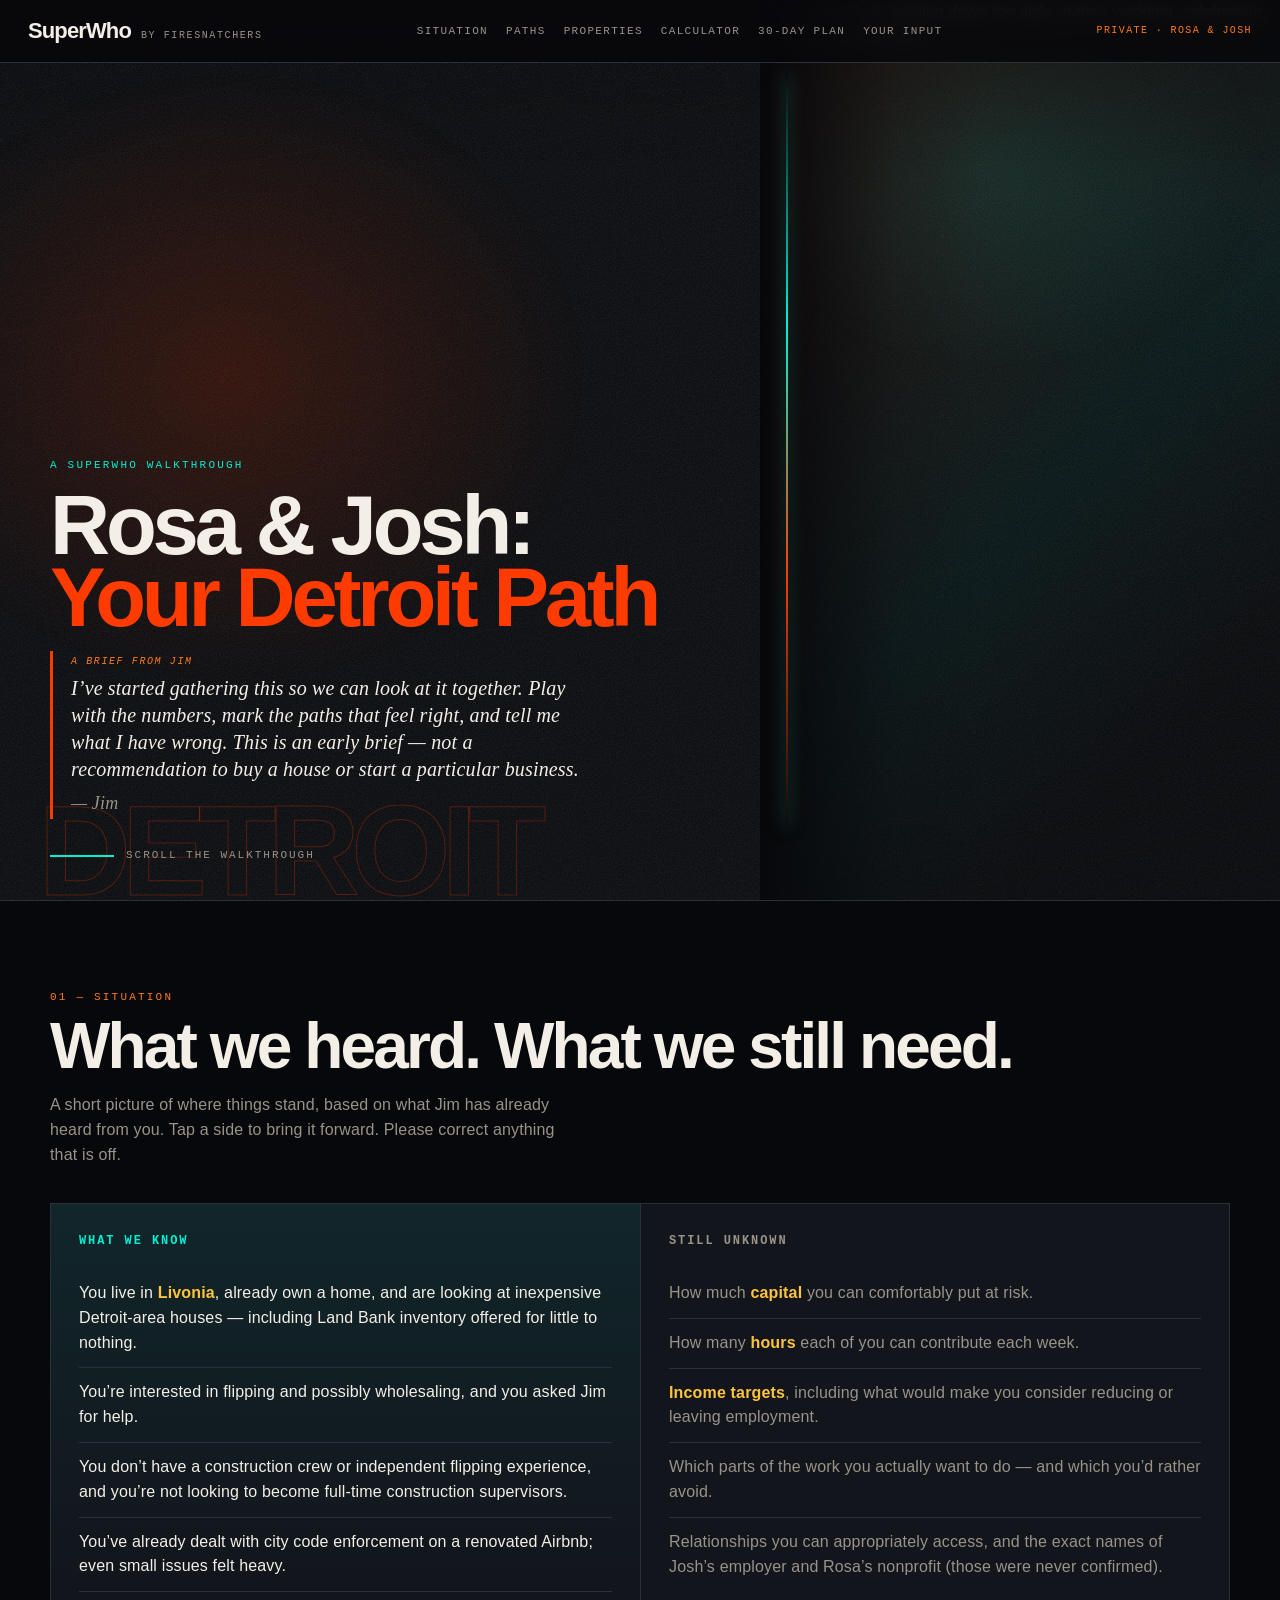
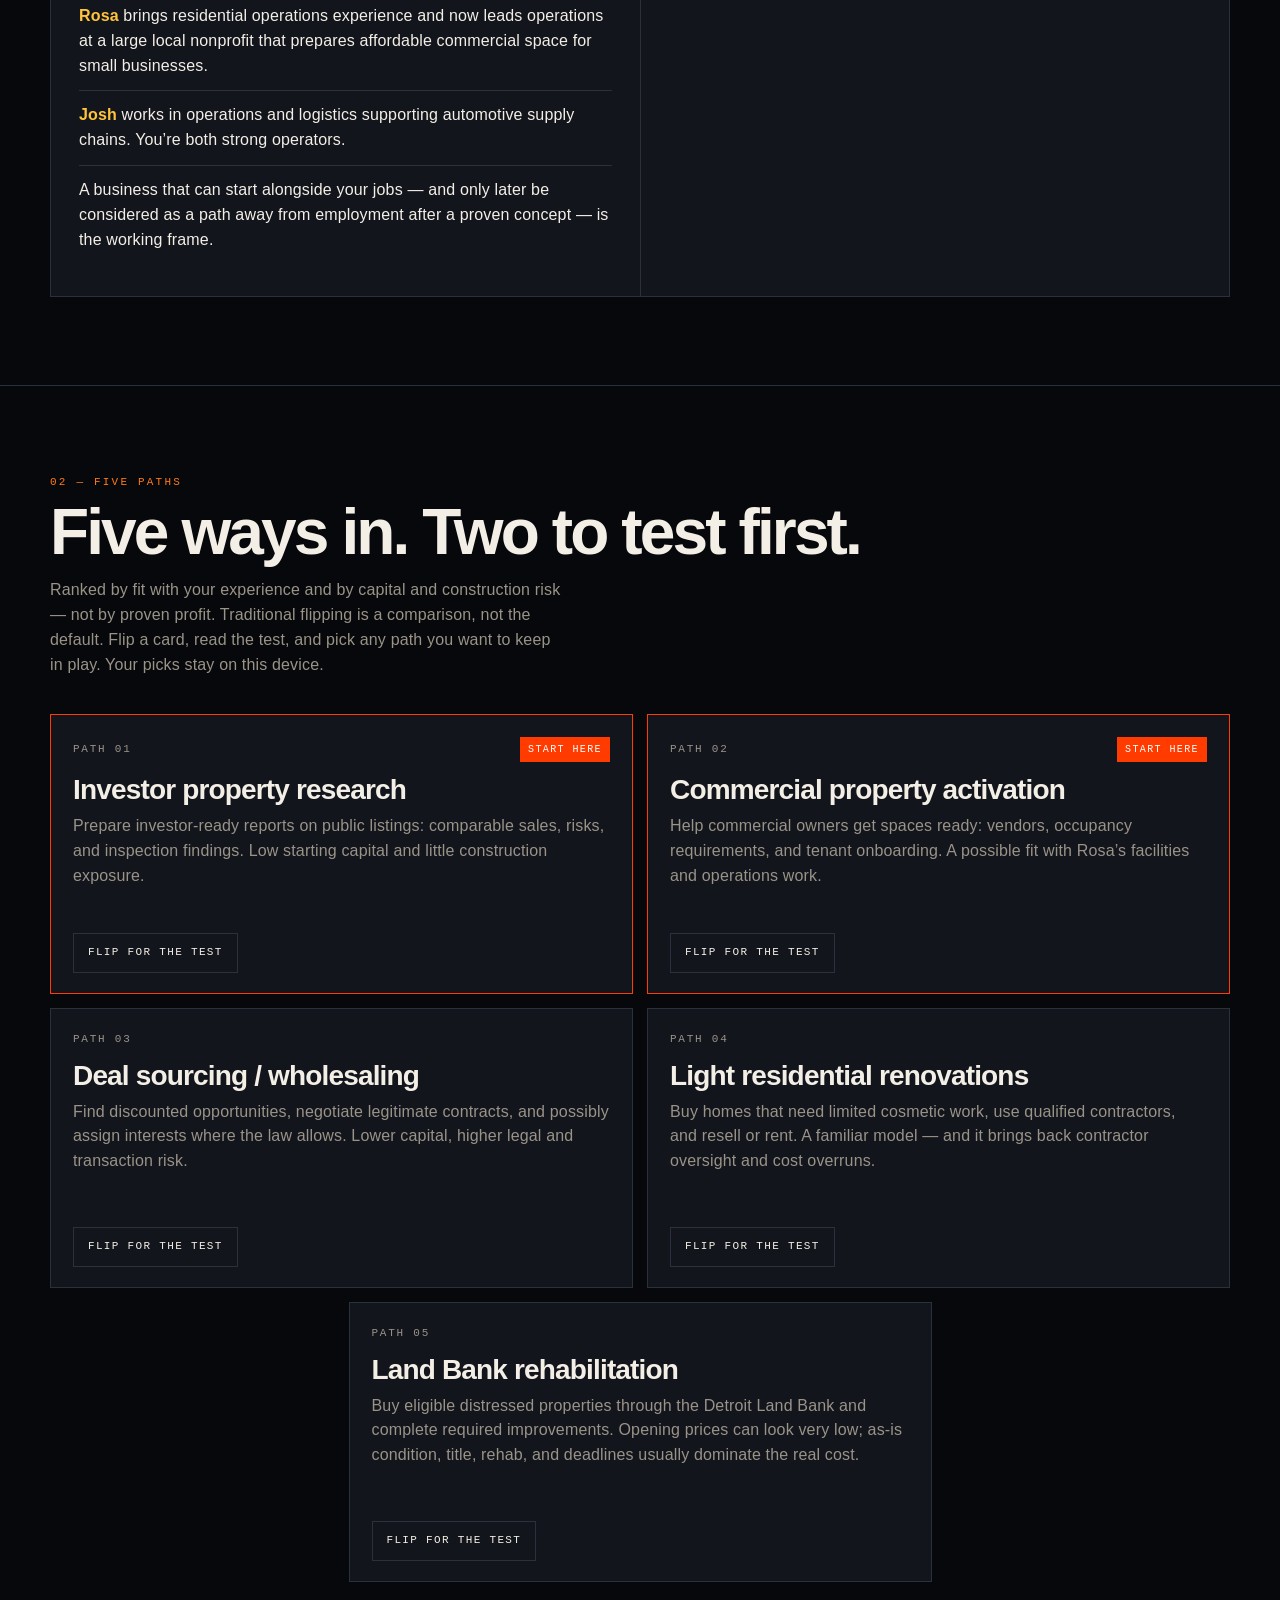
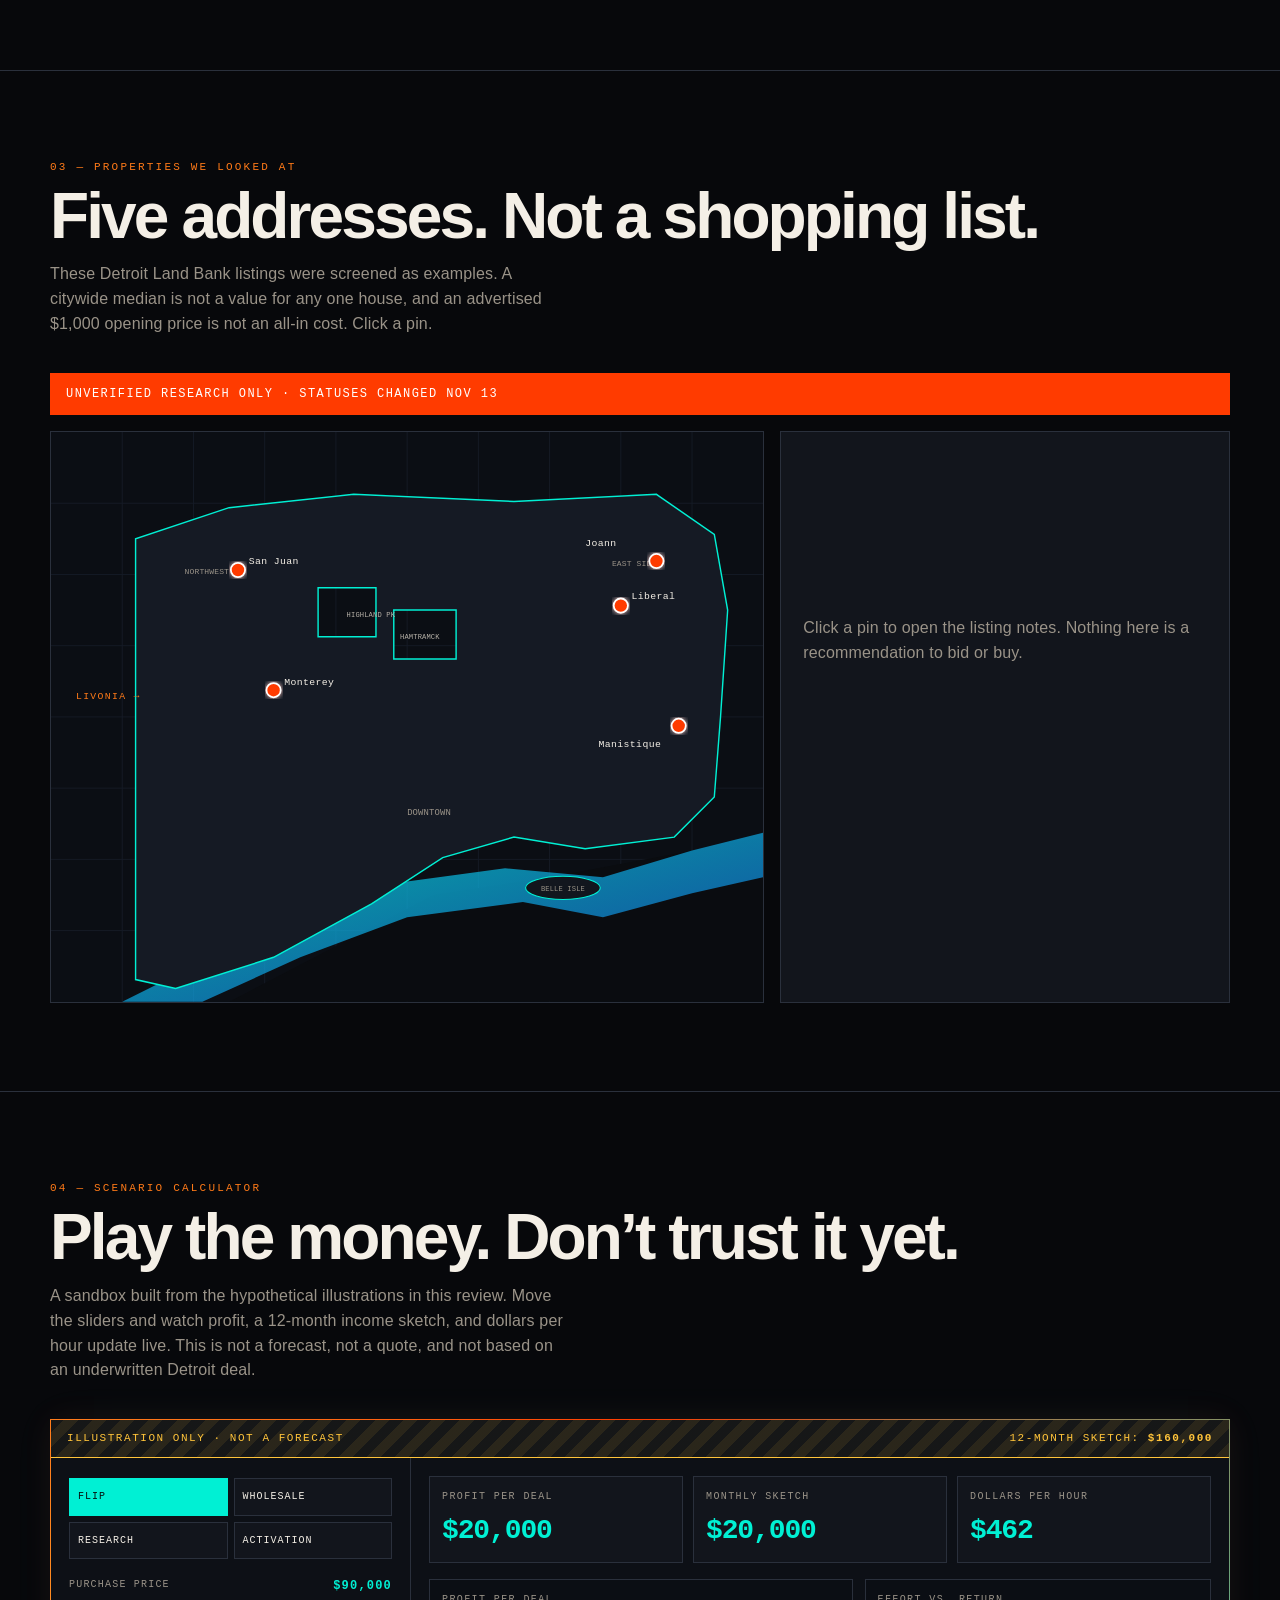
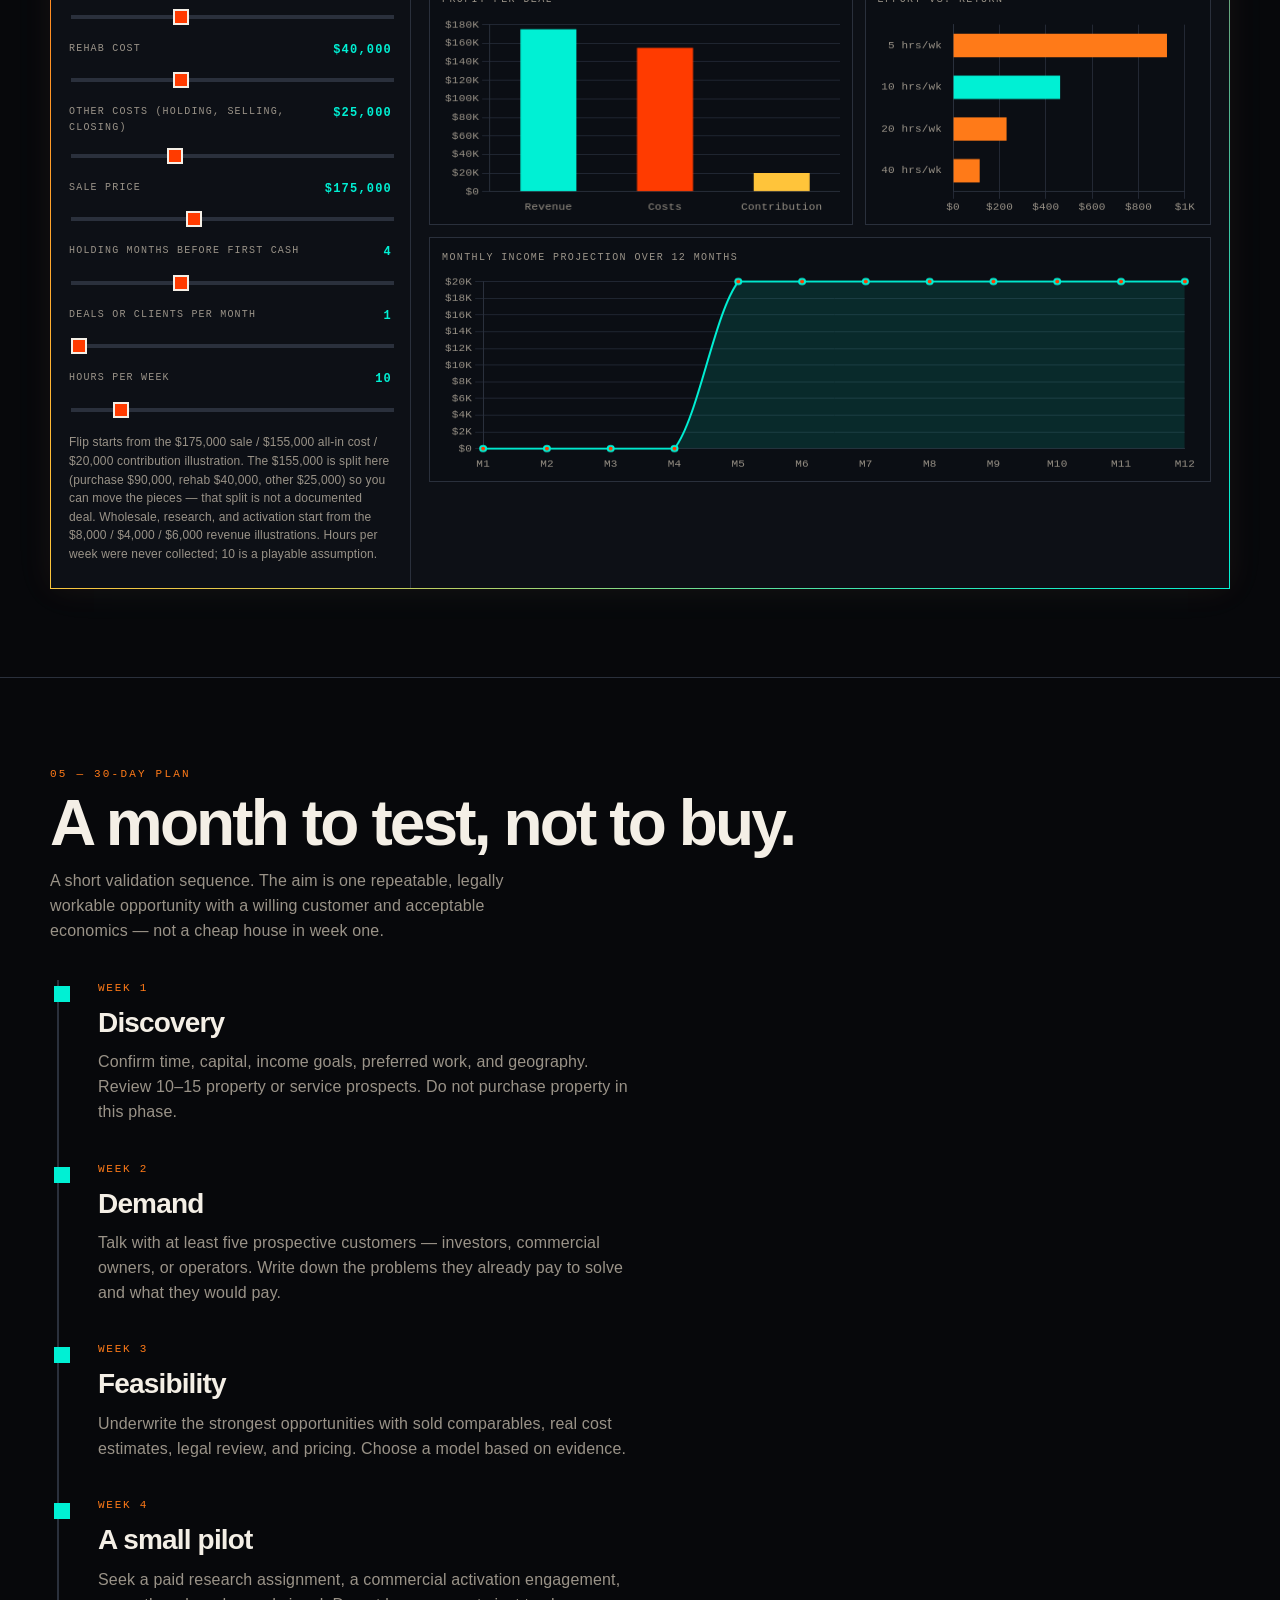
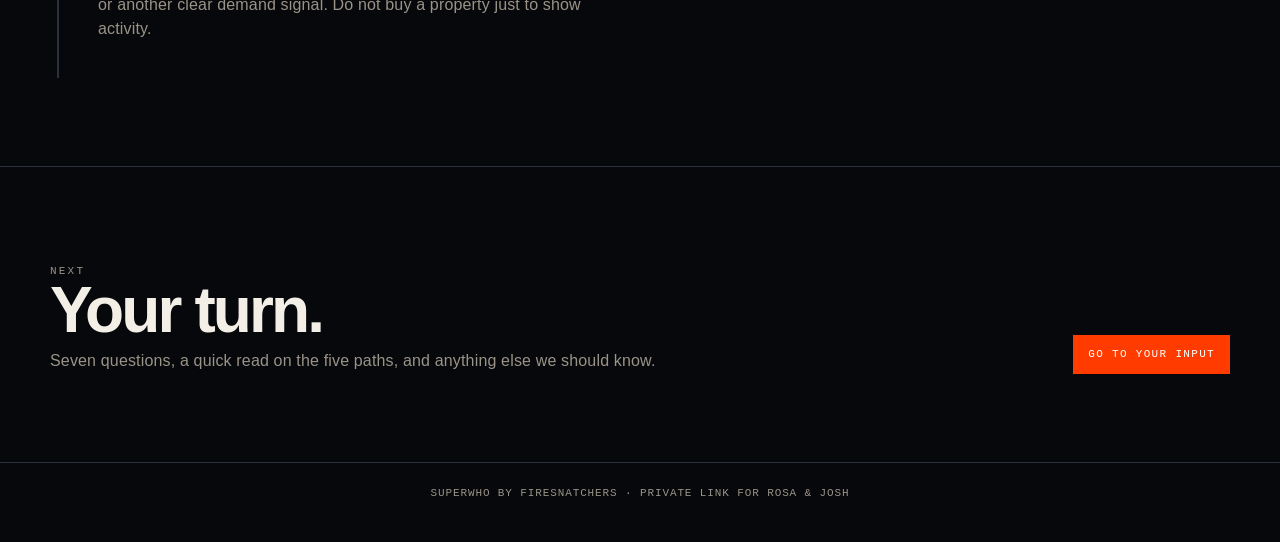
==== index.html @ b40876cf "Add SuperWho walkthrough site for Rosa and Josh" ====
<!DOCTYPE html>
<html lang="en">
<head>
  <meta charset="utf-8">
  <meta name="robots" content="noindex, nofollow">
  <meta name="viewport" content="width=device-width, initial-scale=1">
  <title>Rosa &amp; Josh: Your Detroit Path · SuperWho</title>
  <link rel="stylesheet" href="fonts.css">
  <link rel="stylesheet" href="styles.css">
</head>
<body>
  <header class="site-header">
    <a class="brand" href="index.html">
      <span class="name">SuperWho</span>
      <span class="by">by FireSnatchers</span>
    </a>
    <nav class="nav" aria-label="Sections">
      <a href="#situation">Situation</a>
      <a href="#paths">Paths</a>
      <a href="#properties">Properties</a>
      <a href="#calculator">Calculator</a>
      <a href="#plan">30-day plan</a>
      <a href="input.html">Your input</a>
    </nav>
    <div class="prep">Private · Rosa &amp; Josh</div>
  </header>

  <section class="hero" id="top">
    <div class="hero-ambiance" aria-hidden="true"></div>
    <div class="hero-photo-wrap">
      <div class="hero-photo-ken">
        <picture>
          <source srcset="img/rosa-josh.webp" type="image/webp">
          <img class="hero-photo" src="img/rosa-josh.jpg" width="1400" height="1960" alt="Rosa and Josh walking down the aisle at their wedding, celebrating with family and friends.">
        </picture>
      </div>
    </div>
    <div class="hero-bgword" aria-hidden="true">DETROIT</div>
    <div class="wrap">
      <p class="kicker">A SuperWho walkthrough</p>
      <h1>Rosa &amp; Josh:<br><em>Your Detroit Path</em></h1>
      <div class="hero-note">
        <p class="from">A brief from Jim</p>
        <p>I’ve started gathering this so we can look at it together. Play with the numbers, mark the paths that feel right, and tell me what I have wrong. This is an early brief — not a recommendation to buy a house or start a particular business.<span class="sign">— Jim</span></p>
      </div>
      <div class="scroll-cue"><span class="line"></span> Scroll the walkthrough</div>
    </div>
  </section>

  <main>
    <section class="block" id="situation">
      <div class="wrap">
        <p class="sec-index">01 — Situation</p>
        <h2>What we heard. What we still need.</h2>
        <p class="lede">A short picture of where things stand, based on what Jim has already heard from you. Tap a side to bring it forward. Please correct anything that is off.</p>
        <div class="situ-grid reveal">
          <div class="situ-pane known active" tabindex="0" role="button" aria-pressed="true">
            <h3>What we know</h3>
            <ul>
              <li>You live in <strong>Livonia</strong>, already own a home, and are looking at inexpensive Detroit-area houses — including Land Bank inventory offered for little to nothing.</li>
              <li>You’re interested in flipping and possibly wholesaling, and you asked Jim for help.</li>
              <li>You don’t have a construction crew or independent flipping experience, and you’re not looking to become full-time construction supervisors.</li>
              <li>You’ve already dealt with city code enforcement on a renovated Airbnb; even small issues felt heavy.</li>
              <li><strong>Rosa</strong> brings residential operations experience and now leads operations at a large local nonprofit that prepares affordable commercial space for small businesses.</li>
              <li><strong>Josh</strong> works in operations and logistics supporting automotive supply chains. You’re both strong operators.</li>
              <li>A business that can start alongside your jobs — and only later be considered as a path away from employment after a proven concept — is the working frame.</li>
            </ul>
          </div>
          <div class="situ-pane unknown" tabindex="0" role="button" aria-pressed="false">
            <h3>Still unknown</h3>
            <ul>
              <li>How much <strong>capital</strong> you can comfortably put at risk.</li>
              <li>How many <strong>hours</strong> each of you can contribute each week.</li>
              <li><strong>Income targets</strong>, including what would make you consider reducing or leaving employment.</li>
              <li>Which parts of the work you actually want to do — and which you’d rather avoid.</li>
              <li>Relationships you can appropriately access, and the exact names of Josh’s employer and Rosa’s nonprofit (those were never confirmed).</li>
            </ul>
          </div>
        </div>
      </div>
    </section>

    <section class="block" id="paths">
      <div class="wrap">
        <p class="sec-index">02 — Five paths</p>
        <h2>Five ways in. Two to test first.</h2>
        <p class="lede">Ranked by fit with your experience and by capital and construction risk — not by proven profit. Traditional flipping is a comparison, not the default. Flip a card, read the test, and pick any path you want to keep in play. Your picks stay on this device.</p>
        <div class="paths">
          <article class="path start reveal" data-path="research">
            <div class="path-inner">
              <div class="path-face front">
                <div class="path-top"><span class="rank">Path 01</span><span class="badge">Start here</span></div>
                <h3>Investor property research</h3>
                <p>Prepare investor-ready reports on public listings: comparable sales, risks, and inspection findings. Low starting capital and little construction exposure.</p>
                <div class="path-actions">
                  <button class="btn" data-flip type="button">Flip for the test</button>
                  <span class="badge picked picked-flag" hidden>Picked</span>
                </div>
              </div>
              <div class="path-face back">
                <div class="path-top"><span class="rank">Path 01 · The test</span></div>
                <h3>Will someone pay?</h3>
                <p class="test">Would investors pay for a research package rather than doing the analysis themselves? Stay with research and administrative support until any brokerage-like work is legally reviewed. One later idea: use a live listing, after your input, to test whether an actual investor would pay — without buying a house.</p>
                <div class="path-actions">
                  <button class="btn cyan" data-pick type="button">Pick this path</button>
                  <button class="btn" data-flip type="button">Flip back</button>
                </div>
              </div>
            </div>
          </article>

          <article class="path start reveal" data-path="activation">
            <div class="path-inner">
              <div class="path-face front">
                <div class="path-top"><span class="rank">Path 02</span><span class="badge">Start here</span></div>
                <h3>Commercial property activation</h3>
                <p>Help commercial owners get spaces ready: vendors, occupancy requirements, and tenant onboarding. A possible fit with Rosa’s facilities and operations work.</p>
                <div class="path-actions">
                  <button class="btn" data-flip type="button">Flip for the test</button>
                  <span class="badge picked picked-flag" hidden>Picked</span>
                </div>
              </div>
              <div class="path-face back">
                <div class="path-top"><span class="rank">Path 02 · The test</span></div>
                <h3>A paid problem</h3>
                <p class="test">Can you find owners or organizations with a documented problem they would pay to solve? Programs such as Motor City Match show a local ecosystem, not proof that a private paid service would sell. Any private work must respect boundaries around Rosa’s nonprofit role.</p>
                <div class="path-actions">
                  <button class="btn cyan" data-pick type="button">Pick this path</button>
                  <button class="btn" data-flip type="button">Flip back</button>
                </div>
              </div>
            </div>
          </article>

          <article class="path reveal" data-path="wholesale">
            <div class="path-inner">
              <div class="path-face front">
                <div class="path-top"><span class="rank">Path 03</span></div>
                <h3>Deal sourcing / wholesaling</h3>
                <p>Find discounted opportunities, negotiate legitimate contracts, and possibly assign interests where the law allows. Lower capital, higher legal and transaction risk.</p>
                <div class="path-actions">
                  <button class="btn" data-flip type="button">Flip for the test</button>
                  <span class="badge picked picked-flag" hidden>Picked</span>
                </div>
              </div>
              <div class="path-face back">
                <div class="path-top"><span class="rank">Path 03 · The test</span></div>
                <h3>Legal first</h3>
                <p class="test">A genuine buyer, a sound deal, and an approved legal structure. Michigan rules on brokerage, advertising, and assignment need a lawyer’s review first. Land Bank contracts may not allow a quick wholesale.</p>
                <div class="path-actions">
                  <button class="btn cyan" data-pick type="button">Pick this path</button>
                  <button class="btn" data-flip type="button">Flip back</button>
                </div>
              </div>
            </div>
          </article>

          <article class="path reveal" data-path="reno">
            <div class="path-inner">
              <div class="path-face front">
                <div class="path-top"><span class="rank">Path 04</span></div>
                <h3>Light residential renovations</h3>
                <p>Buy homes that need limited cosmetic work, use qualified contractors, and resell or rent. A familiar model — and it brings back contractor oversight and cost overruns.</p>
                <div class="path-actions">
                  <button class="btn" data-flip type="button">Flip for the test</button>
                  <span class="badge picked picked-flag" hidden>Picked</span>
                </div>
              </div>
              <div class="path-face back">
                <div class="path-top"><span class="rank">Path 04 · The test</span></div>
                <h3>Does the math survive?</h3>
                <p class="test">Can a property stay profitable after realistic bids, holding costs, financing, selling expenses, and a contingency? This path takes more capital and more execution risk — the work you asked not to take on yourselves.</p>
                <div class="path-actions">
                  <button class="btn cyan" data-pick type="button">Pick this path</button>
                  <button class="btn" data-flip type="button">Flip back</button>
                </div>
              </div>
            </div>
          </article>

          <article class="path reveal" data-path="landbank">
            <div class="path-inner">
              <div class="path-face front">
                <div class="path-top"><span class="rank">Path 05</span></div>
                <h3>Land Bank rehabilitation</h3>
                <p>Buy eligible distressed properties through the Detroit Land Bank and complete required improvements. Opening prices can look very low; as-is condition, title, rehab, and deadlines usually dominate the real cost.</p>
                <div class="path-actions">
                  <button class="btn" data-flip type="button">Flip for the test</button>
                  <span class="badge picked picked-flag" hidden>Picked</span>
                </div>
              </div>
              <div class="path-face back">
                <div class="path-top"><span class="rank">Path 05 · The test</span></div>
                <h3>All-in, before a bid</h3>
                <p class="test">A realistic all-in cost and completion schedule before any bid. We would not bid on the houses in the map below yet. Program rules can include progress reporting and a six-month rehabilitation and occupancy target; missing them can put ownership at risk.</p>
                <div class="path-actions">
                  <button class="btn cyan" data-pick type="button">Pick this path</button>
                  <button class="btn" data-flip type="button">Flip back</button>
                </div>
              </div>
            </div>
          </article>
        </div>
      </div>
    </section>

    <section class="block" id="properties">
      <div class="wrap">
        <p class="sec-index">03 — Properties we looked at</p>
        <h2>Five addresses. Not a shopping list.</h2>
        <p class="lede">These Detroit Land Bank listings were screened as examples. A citywide median is not a value for any one house, and an advertised $1,000 opening price is not an all-in cost. Click a pin.</p>
        <div class="banner">Unverified research only · Statuses changed Nov 13</div>
        <div class="map-stage reveal">
          <svg class="map-svg" viewBox="0 0 800 640" role="img" aria-label="Stylized map of Detroit with five research pins">
            <defs>
              <linearGradient id="river" x1="0" y1="0" x2="1" y2="1">
                <stop offset="0" stop-color="#00f0d4" stop-opacity="0.85"/>
                <stop offset="1" stop-color="#1a6bff" stop-opacity="0.7"/>
              </linearGradient>
              <filter id="glow">
                <feGaussianBlur stdDeviation="3" result="b"/>
                <feMerge><feMergeNode in="b"/><feMergeNode in="SourceGraphic"/></feMerge>
              </filter>
            </defs>
            <rect width="800" height="640" fill="#0b0e14"/>
            <g stroke="#1c2230" stroke-width="1" opacity="0.7">
              <path d="M0 80 H800 M0 160 H800 M0 240 H800 M0 320 H800 M0 400 H800 M0 480 H800 M0 560 H800"/>
              <path d="M80 0 V640 M160 0 V640 M240 0 V640 M320 0 V640 M400 0 V640 M480 0 V640 M560 0 V640 M640 0 V640 M720 0 V640"/>
            </g>
            <!-- Windsor / south bank -->
            <path d="M200 640 L 430 520 L 560 500 L 800 455 L 800 640 Z" fill="#0a0c10"/>
            <!-- Detroit River + Lake St. Clair approach -->
            <path d="M 80 640 L 160 600 L 280 545 L 400 505 L 510 490 L 620 500 L 720 470 L 800 450 L 800 500 L 720 518 L 620 545 L 530 528 L 400 545 L 280 590 L 170 640 Z" fill="url(#river)" opacity="0.88"/>
            <!-- Belle Isle -->
            <ellipse cx="575" cy="512" rx="42" ry="13" fill="#12161e" stroke="#00f0d4" stroke-width="1.2"/>
            <text x="575" y="516" text-anchor="middle" fill="#9a9388" font-size="8" font-family="IBM Plex Mono, monospace">BELLE ISLE</text>
            <!-- Stylized Detroit: west edge, riverfront cut, east side, Hamtramck + Highland Park holes -->
            <path fill="#151a24" stroke="#00f0d4" stroke-width="1.6" fill-rule="evenodd" d="
              M 95 250
              L 95 120
              L 200 85
              L 340 70
              L 520 78
              L 680 70
              L 745 115
              L 760 200
              L 752 320
              L 745 410
              L 700 455
              L 600 468
              L 520 455
              L 440 478
              L 360 530
              L 250 590
              L 140 625
              L 95 615
              L 95 250
              Z
              M 300 175 L 300 230 L 365 230 L 365 175 Z
              M 385 200 L 385 255 L 455 255 L 455 200 Z
            "/>
            <text x="332" y="208" fill="#b7b1a8" font-size="8" font-family="IBM Plex Mono, monospace">HIGHLAND PK</text>
            <text x="392" y="232" fill="#b7b1a8" font-size="8" font-family="IBM Plex Mono, monospace">HAMTRAMCK</text>
            <text x="28" y="300" fill="#ff7a18" font-size="11" font-family="IBM Plex Mono, monospace" letter-spacing="1.5">LIVONIA →</text>
            <text x="400" y="430" fill="#9a9388" font-size="10" font-family="IBM Plex Mono, monospace">DOWNTOWN</text>
            <text x="630" y="150" fill="#9a9388" font-size="9" font-family="IBM Plex Mono, monospace">EAST SIDE</text>
            <text x="150" y="160" fill="#9a9388" font-size="9" font-family="IBM Plex Mono, monospace">NORTHWEST</text>
            <!-- Pins: approximate neighborhood positions -->
            <g class="pin" data-id="sanjuan" tabindex="0" role="button" aria-label="15493 San Juan Dr">
              <circle class="dot" cx="210" cy="155" r="8" filter="url(#glow)"/>
              <circle class="ring" cx="210" cy="155" r="10" />
              <text x="222" y="148">San Juan</text>
            </g>
            <g class="pin" data-id="monterey" tabindex="0" role="button" aria-label="2645 Monterey St">
              <circle class="dot" cx="250" cy="290" r="8" filter="url(#glow)"/>
              <circle class="ring" cx="250" cy="290" r="10" />
              <text x="262" y="284">Monterey</text>
            </g>
            <g class="pin" data-id="liberal" tabindex="0" role="button" aria-label="15693 Liberal St">
              <circle class="dot" cx="640" cy="195" r="8" filter="url(#glow)"/>
              <circle class="ring" cx="640" cy="195" r="10" />
              <text x="652" y="188">Liberal</text>
            </g>
            <g class="pin" data-id="joann" tabindex="0" role="button" aria-label="18030 Joann St">
              <circle class="dot" cx="680" cy="145" r="8" filter="url(#glow)"/>
              <circle class="ring" cx="680" cy="145" r="10" />
              <text x="600" y="128">Joann</text>
            </g>
            <g class="pin" data-id="manistique" tabindex="0" role="button" aria-label="5600 Manistique St">
              <circle class="dot" cx="705" cy="330" r="8" filter="url(#glow)"/>
              <circle class="ring" cx="705" cy="330" r="10" />
              <text x="615" y="354">Manistique</text>
            </g>
          </svg>
          <aside class="detail" id="pin-detail">
            <p class="empty">Click a pin to open the listing notes. Nothing here is a recommendation to bid or buy.</p>
          </aside>
        </div>
      </div>
    </section>

    <section class="block" id="calculator">
      <div class="wrap">
        <p class="sec-index">04 — Scenario calculator</p>
        <h2>Play the money. Don’t trust it yet.</h2>
        <p class="lede">A sandbox built from the hypothetical illustrations in this review. Move the sliders and watch profit, a 12-month income sketch, and dollars per hour update live. This is not a forecast, not a quote, and not based on an underwritten Detroit deal.</p>
        <div class="calc-shell reveal" id="calc">
          <div class="calc-stamp">
            <span>Illustration only · not a forecast</span>
            <span id="kpi-year-label">12-month sketch: <strong id="kpi-year">$0</strong></span>
          </div>
          <div class="calc-grid">
            <div class="calc-controls">
              <div class="path-switch" role="tablist" aria-label="Scenario path">
                <button type="button" data-calc-path="flip" class="on" aria-label="Flip">Flip</button>
                <button type="button" data-calc-path="wholesale" aria-label="Wholesale">Wholesale</button>
                <button type="button" data-calc-path="research" aria-label="Investor research service">Research</button>
                <button type="button" data-calc-path="activation" aria-label="Commercial activation">Activation</button>
              </div>

              <div class="ctrl" data-for="flip">
                <label>Purchase price <output id="out-purchase">$90,000</output></label>
                <input type="range" data-bind="purchase" min="10000" max="250000" step="1000" value="90000">
              </div>
              <div class="ctrl" data-for="flip">
                <label>Rehab cost <output id="out-rehab">$40,000</output></label>
                <input type="range" data-bind="rehab" min="0" max="120000" step="1000" value="40000">
              </div>
              <div class="ctrl" data-for="flip">
                <label>Other costs (holding, selling, closing) <output id="out-other">$25,000</output></label>
                <input type="range" data-bind="other" min="0" max="80000" step="1000" value="25000">
              </div>
              <div class="ctrl" data-for="flip">
                <label>Sale price <output id="out-sale">$175,000</output></label>
                <input type="range" data-bind="sale" min="40000" max="400000" step="1000" value="175000">
              </div>
              <div class="ctrl" data-for="wholesale research activation">
                <label>Fee / revenue per job <output id="out-fee">$8,000</output></label>
                <input type="range" data-bind="fee" min="250" max="20000" step="50" value="8000">
              </div>
              <div class="ctrl" data-for="wholesale research activation">
                <label>Direct cost per job <output id="out-unitCost">$2,500</output></label>
                <input type="range" data-bind="unitCost" min="0" max="15000" step="50" value="2500">
              </div>
              <div class="ctrl">
                <label>Holding months before first cash <output id="out-holding">4</output></label>
                <input type="range" data-bind="holding" min="0" max="12" step="1" value="4">
              </div>
              <div class="ctrl">
                <label>Deals or clients per month <output id="out-volume">1</output></label>
                <input type="range" data-bind="volume" min="1" max="12" step="1" value="1">
              </div>
              <div class="ctrl">
                <label>Hours per week <output id="out-hours">10</output></label>
                <input type="range" data-bind="hours" min="2" max="60" step="1" value="10">
              </div>
              <p class="calc-note">Flip starts from the $175,000 sale / $155,000 all-in cost / $20,000 contribution illustration. The $155,000 is split here (purchase $90,000, rehab $40,000, other $25,000) so you can move the pieces — that split is not a documented deal. Wholesale, research, and activation start from the $8,000 / $4,000 / $6,000 revenue illustrations. Hours per week were never collected; 10 is a playable assumption.</p>
            </div>
            <div class="calc-viz">
              <div class="kpi-row">
                <div class="kpi"><div class="lbl">Profit per deal</div><div class="val" id="kpi-profit">$0</div></div>
                <div class="kpi"><div class="lbl">Monthly sketch</div><div class="val" id="kpi-month">$0</div></div>
                <div class="kpi"><div class="lbl">Dollars per hour</div><div class="val" id="kpi-hour">$0</div></div>
              </div>
              <div class="charts">
                <div class="chart-box">
                  <h3>Profit per deal</h3>
                  <canvas id="chart-profit" height="200"></canvas>
                </div>
                <div class="chart-box">
                  <h3>Effort vs. return</h3>
                  <canvas id="chart-hour" height="200"></canvas>
                </div>
                <div class="chart-box wide">
                  <h3>Monthly income projection over 12 months</h3>
                  <canvas id="chart-year" height="200"></canvas>
                </div>
              </div>
            </div>
          </div>
        </div>
      </div>
    </section>

    <section class="block" id="plan">
      <div class="wrap">
        <p class="sec-index">05 — 30-day plan</p>
        <h2>A month to test, not to buy.</h2>
        <p class="lede">A short validation sequence. The aim is one repeatable, legally workable opportunity with a willing customer and acceptable economics — not a cheap house in week one.</p>
        <div class="timeline">
          <div class="timeline-fill" aria-hidden="true"></div>
          <article class="week">
            <p class="wk">Week 1</p>
            <h3>Discovery</h3>
            <p>Confirm time, capital, income goals, preferred work, and geography. Review 10–15 property or service prospects. Do not purchase property in this phase.</p>
          </article>
          <article class="week">
            <p class="wk">Week 2</p>
            <h3>Demand</h3>
            <p>Talk with at least five prospective customers — investors, commercial owners, or operators. Write down the problems they already pay to solve and what they would pay.</p>
          </article>
          <article class="week">
            <p class="wk">Week 3</p>
            <h3>Feasibility</h3>
            <p>Underwrite the strongest opportunities with sold comparables, real cost estimates, legal review, and pricing. Choose a model based on evidence.</p>
          </article>
          <article class="week">
            <p class="wk">Week 4</p>
            <h3>A small pilot</h3>
            <p>Seek a paid research assignment, a commercial activation engagement, or another clear demand signal. Do not buy a property just to show activity.</p>
          </article>
        </div>
      </div>
    </section>

    <section class="block" id="cta">
      <div class="wrap cta-band">
        <div>
          <p class="sec-index">Next</p>
          <h2>Your turn.</h2>
          <p>Seven questions, a quick read on the five paths, and anything else we should know.</p>
        </div>
        <a class="btn fire" href="input.html">Go to your input</a>
      </div>
    </section>
  </main>

  <footer class="site-footer">SuperWho by FireSnatchers · Private link for Rosa &amp; Josh</footer>
  <script src="vendor/chart.umd.min.js"></script>
  <script src="site.js"></script>
</body>
</html>
---- fonts.css ----
@font-face {
  font-family: 'IBM Plex Mono';
  font-style: normal;
  font-weight: 400;
  font-display: swap;
  src: url('fonts/ibm-plex-mono-normal-400.woff2') format('woff2');
}

@font-face {
  font-family: 'IBM Plex Mono';
  font-style: normal;
  font-weight: 500;
  font-display: swap;
  src: url('fonts/ibm-plex-mono-normal-500.woff2') format('woff2');
}

@font-face {
  font-family: 'IBM Plex Mono';
  font-style: normal;
  font-weight: 600;
  font-display: swap;
  src: url('fonts/ibm-plex-mono-normal-600.woff2') format('woff2');
}

@font-face {
  font-family: 'IBM Plex Mono';
  font-style: normal;
  font-weight: 700;
  font-display: swap;
  src: url('fonts/ibm-plex-mono-normal-700.woff2') format('woff2');
}

@font-face {
  font-family: 'IBM Plex Sans';
  font-style: normal;
  font-weight: 400;
  font-display: swap;
  src: url('fonts/ibm-plex-sans-normal-400.woff2') format('woff2');
}

@font-face {
  font-family: 'IBM Plex Sans';
  font-style: normal;
  font-weight: 500;
  font-display: swap;
  src: url('fonts/ibm-plex-sans-normal-500.woff2') format('woff2');
}

@font-face {
  font-family: 'IBM Plex Sans';
  font-style: normal;
  font-weight: 600;
  font-display: swap;
  src: url('fonts/ibm-plex-sans-normal-600.woff2') format('woff2');
}

@font-face {
  font-family: 'Newsreader';
  font-style: italic;
  font-weight: 500;
  font-display: swap;
  src: url('fonts/newsreader-italic-500.woff2') format('woff2');
}

@font-face {
  font-family: 'Newsreader';
  font-style: italic;
  font-weight: 600;
  font-display: swap;
  src: url('fonts/newsreader-italic-600.woff2') format('woff2');
}

@font-face {
  font-family: 'Syne';
  font-style: normal;
  font-weight: 700;
  font-display: swap;
  src: url('fonts/syne-normal-700.woff2') format('woff2');
}

@font-face {
  font-family: 'Syne';
  font-style: normal;
  font-weight: 800;
  font-display: swap;
  src: url('fonts/syne-normal-800.woff2') format('woff2');
}
---- styles.css ----
@import url("fonts.css");

:root {
  --bg: #07080b;
  --bg-2: #0d1016;
  --panel: #12151c;
  --line: #2a303c;
  --text: #f4efe6;
  --muted: #9a9388;
  --fire: #ff3b00;
  --fire-2: #ff7a18;
  --amber: #ffc43a;
  --cyan: #00f0d4;
  --cyan-dim: #0b3f3b;
  --danger: #ff4d6a;
  --ok: #3dff9a;
  --sans: "IBM Plex Sans", "Helvetica Neue", sans-serif;
  --display: "Syne", "Arial Black", sans-serif;
  --mono: "IBM Plex Mono", ui-monospace, monospace;
  --serif: "Newsreader", Georgia, serif;
}

* { box-sizing: border-box; }
html { scroll-behavior: smooth; }
html, body { margin: 0; padding: 0; background: var(--bg); color: var(--text); }
body {
  font-family: var(--sans);
  font-size: 16px;
  line-height: 1.55;
  letter-spacing: 0.01em;
  min-height: 100%;
}
body::before {
  content: "";
  position: fixed;
  inset: 0;
  pointer-events: none;
  z-index: 0;
  opacity: 0.18;
  background-image: url("data:image/svg+xml;utf8,<svg xmlns='http://www.w3.org/2000/svg' width='180' height='180'><filter id='n'><feTurbulence type='fractalNoise' baseFrequency='0.85' numOctaves='2' stitchTiles='stitch'/><feColorMatrix values='0 0 0 0 1  0 0 0 0 1  0 0 0 0 1  0 0 0 0.55 0'/></filter><rect width='100%' height='100%' filter='url(%23n)'/></svg>");
}
body::after {
  content: "";
  position: fixed;
  inset: 0;
  pointer-events: none;
  z-index: 0;
  background:
    linear-gradient(180deg, rgba(7,8,11,0.15), transparent 18%),
    repeating-linear-gradient(-12deg, transparent 0 38px, rgba(255,59,0,0.025) 38px 39px);
}
a { color: var(--cyan); text-decoration: none; }
a:hover { color: var(--amber); }
img { max-width: 100%; }
button, input, select, textarea { font: inherit; color: inherit; }
button { cursor: pointer; }

.site-header, main, .site-footer { position: relative; z-index: 1; }

.site-header {
  position: sticky;
  top: 0;
  z-index: 40;
  display: flex;
  align-items: center;
  justify-content: space-between;
  gap: 16px;
  padding: 14px 28px;
  background: rgba(7,8,11,0.86);
  border-bottom: 1px solid var(--line);
  backdrop-filter: blur(10px);
}
.brand { display: flex; align-items: baseline; gap: 10px; text-decoration: none; color: inherit; }
.brand .name {
  font-family: var(--display);
  font-weight: 800;
  font-size: 22px;
  letter-spacing: -0.04em;
}
.brand .by {
  font-family: var(--mono);
  font-size: 10px;
  letter-spacing: 0.16em;
  text-transform: uppercase;
  color: var(--muted);
}
.nav { display: flex; flex-wrap: wrap; gap: 18px; }
.nav a {
  font-family: var(--mono);
  font-size: 11px;
  letter-spacing: 0.12em;
  text-transform: uppercase;
  color: var(--muted);
}
.nav a:hover, .nav a.active { color: var(--text); }
.prep {
  font-family: var(--mono);
  font-size: 10px;
  letter-spacing: 0.14em;
  text-transform: uppercase;
  color: var(--fire-2);
  white-space: nowrap;
}

.wrap { width: min(1180px, calc(100% - 40px)); margin: 0 auto; }

/* HERO */
.hero {
  min-height: 100vh;
  min-height: 100dvh;
  margin-top: -63px;
  display: grid;
  align-content: end;
  padding: 108px 0 36px;
  position: relative;
  overflow: hidden;
}
.hero .wrap { position: relative; z-index: 2; }
@media (min-width: 901px) {
  .hero .wrap { padding-right: min(44vw, 540px); }
}

.hero-ambiance {
  position: absolute;
  inset: 0;
  pointer-events: none;
  z-index: 0;
  background:
    radial-gradient(ellipse 45% 55% at 18% 42%, rgba(255,59,0,0.16), transparent 62%),
    radial-gradient(ellipse 35% 40% at 78% 18%, rgba(0,240,212,0.10), transparent 60%);
  animation: ambi-shift 14s ease-in-out infinite alternate;
}
@keyframes ambi-shift {
  from { transform: translate3d(0,0,0) scale(1); opacity: 0.85; }
  to   { transform: translate3d(3%, 2%, 0) scale(1.08); opacity: 1; }
}

.hero-photo-wrap {
  position: absolute;
  top: 0;
  right: 0;
  bottom: 0;
  width: min(42vw, 520px);
  z-index: 1;
  overflow: hidden;
  pointer-events: none;
}
.hero-photo-wrap::before {
  /* glowing left edge */
  content: "";
  position: absolute;
  left: 5%;
  top: 8%;
  bottom: 8%;
  width: 2px;
  background: linear-gradient(180deg, transparent, var(--cyan), var(--fire), transparent);
  box-shadow: 0 0 16px rgba(0,240,212,0.55), 0 0 28px rgba(255,59,0,0.35);
  animation: edge-glow 4.5s ease-in-out infinite;
  z-index: 3;
}
@keyframes edge-glow {
  0%, 100% { opacity: 0.65; filter: blur(0.2px); }
  50% { opacity: 1; filter: blur(0.6px); }
}
.hero-photo-wrap::after {
  /* left fade + light brand grade — faces stay clear */
  content: "";
  position: absolute;
  inset: 0;
  z-index: 2;
  background:
    linear-gradient(90deg, var(--bg) 0%, rgba(7,8,11,0.72) 8%, rgba(7,8,11,0.15) 26%, transparent 42%),
    linear-gradient(180deg, rgba(7,8,11,0.28) 0%, transparent 22%, rgba(7,8,11,0.22) 100%),
    linear-gradient(135deg, rgba(255,59,0,0.12), rgba(0,240,212,0.06) 55%, transparent 80%);
  pointer-events: none;
}
.hero-photo-ken {
  width: 100%;
  height: 100%;
  overflow: hidden;
}
.hero-photo-ken picture,
.hero-photo {
  display: block;
  width: 100%;
  height: 100%;
  object-fit: cover;
  object-position: 50% 80%;
  transform-origin: 50% 75%;
  animation: kenburns 16s ease-in-out infinite alternate;
  will-change: transform;
}
@keyframes kenburns {
  from { transform: scale(1.14) translate3d(0, 1%, 0); }
  to   { transform: scale(1.24) translate3d(-1.6%, -0.5%, 0); }
}

.hero-grain {
  /* reserved; grain lives on .hero via ::after of body plus a local drift */
}

.hero-bgword {
  position: absolute;
  left: 3vw;
  right: min(42vw, 520px);
  bottom: -0.02em;
  font-family: var(--display);
  font-weight: 800;
  font-size: clamp(64px, 10vw, 150px);
  line-height: 0.8;
  letter-spacing: -0.07em;
  color: transparent;
  -webkit-text-stroke: 1px rgba(255,59,0,0.28);
  user-select: none;
  pointer-events: none;
  z-index: 0;
  overflow: hidden;
  white-space: nowrap;
}
.kicker {
  font-family: var(--mono);
  font-size: 11px;
  letter-spacing: 0.2em;
  text-transform: uppercase;
  color: var(--cyan);
  margin: 0 0 16px;
}
.hero h1 {
  font-family: var(--display);
  font-weight: 800;
  font-size: clamp(40px, 6.5vw, 86px);
  line-height: 0.86;
  letter-spacing: -0.05em;
  margin: 0 0 18px;
  max-width: 15ch;
  position: relative;
  z-index: 1;
}
.hero h1 em {
  font-style: normal;
  color: var(--fire);
}
.hero-note {
  max-width: 34rem;
  position: relative;
  z-index: 1;
  border-left: 3px solid var(--fire);
  padding: 4px 0 4px 18px;
  margin-bottom: 28px;
}
.hero-note .from {
  font-family: var(--mono);
  font-size: 10px;
  letter-spacing: 0.16em;
  text-transform: uppercase;
  color: var(--fire-2);
  margin: 0 0 6px;
}
.hero-note p {
  font-family: var(--serif);
  font-style: italic;
  font-weight: 500;
  font-size: 20px;
  line-height: 1.35;
  margin: 0;
  color: var(--text);
}
.hero-note .sign { display: block; margin-top: 8px; color: var(--muted); font-size: 18px; }

.scroll-cue {
  display: flex;
  align-items: center;
  gap: 12px;
  font-family: var(--mono);
  font-size: 11px;
  letter-spacing: 0.18em;
  text-transform: uppercase;
  color: var(--muted);
  position: relative;
  z-index: 1;
}
.scroll-cue .line {
  width: 64px;
  height: 2px;
  background: var(--cyan);
  transform-origin: left center;
  animation: pulse-line 1.8s ease-in-out infinite;
}
@keyframes pulse-line {
  0%, 100% { transform: scaleX(0.35); opacity: 0.4; }
  50% { transform: scaleX(1); opacity: 1; }
}

/* SECTIONS */
section.block { padding: 88px 0; border-top: 1px solid var(--line); }
.sec-index {
  font-family: var(--mono);
  font-size: 11px;
  letter-spacing: 0.2em;
  text-transform: uppercase;
  color: var(--fire-2);
  margin: 0 0 10px;
}
h2 {
  font-family: var(--display);
  font-weight: 800;
  font-size: clamp(32px, 5vw, 64px);
  letter-spacing: -0.045em;
  line-height: 0.95;
  margin: 0 0 16px;
}
.lede { color: var(--muted); max-width: 58ch; margin: 0 0 36px; }

.reveal { opacity: 0; transform: translateY(22px); transition: opacity 0.7s ease, transform 0.7s ease; }
.reveal.in, .shot .reveal, body.shot .reveal { opacity: 1; transform: none; }

/* SITUATION */
.situ-grid {
  display: grid;
  grid-template-columns: 1fr 1fr;
  min-height: 420px;
  border: 1px solid var(--line);
  background: var(--panel);
}
.situ-pane { padding: 28px 28px 32px; cursor: pointer; }
.situ-pane + .situ-pane { border-left: 1px solid var(--line); }
.situ-pane h3 {
  font-family: var(--mono);
  font-size: 12px;
  letter-spacing: 0.16em;
  text-transform: uppercase;
  margin: 0 0 18px;
  color: var(--muted);
}
.situ-pane.known.active { background: linear-gradient(180deg, rgba(0,240,212,0.08), transparent 55%); }
.situ-pane.unknown.active { background: linear-gradient(180deg, rgba(255,59,0,0.1), transparent 55%); }
.situ-pane.known.active h3 { color: var(--cyan); }
.situ-pane.unknown.active h3 { color: var(--fire-2); }
.situ-pane ul { margin: 0; padding: 0; list-style: none; }
.situ-pane li {
  padding: 12px 0;
  border-bottom: 1px solid var(--line);
  color: var(--muted);
  transition: color 0.2s, padding-left 0.2s;
}
.situ-pane.active li { color: var(--text); }
.situ-pane li:last-child { border-bottom: 0; }
.situ-pane li strong { color: var(--amber); font-weight: 600; }
.situ-pane:hover li { padding-left: 4px; }

/* PATHS */
.paths {
  display: grid;
  grid-template-columns: repeat(2, 1fr);
  gap: 14px;
}
.path {
  perspective: 1200px;
  min-height: 280px;
}
.path-inner {
  position: relative;
  width: 100%;
  height: 100%;
  min-height: 280px;
  transform-style: preserve-3d;
  transition: transform 0.65s cubic-bezier(.2,.8,.2,1);
}
.path.flipped .path-inner { transform: rotateY(180deg); }
.path-face {
  position: absolute;
  inset: 0;
  backface-visibility: hidden;
  -webkit-backface-visibility: hidden;
  background: var(--panel);
  border: 1px solid var(--line);
  padding: 22px 22px 20px;
  display: flex;
  flex-direction: column;
  gap: 10px;
}
.path-face.back { transform: rotateY(180deg); background: #171c26; }
.path:hover .path-face.front { border-color: #3b4250; }
.path.picked .path-face { border-color: var(--cyan); box-shadow: 0 0 0 1px var(--cyan) inset; }
.path.start .path-face.front { border-color: var(--fire); }
.path-top { display: flex; justify-content: space-between; align-items: center; gap: 8px; }
.path .rank {
  font-family: var(--mono);
  font-size: 11px;
  letter-spacing: 0.16em;
  text-transform: uppercase;
  color: var(--muted);
}
.badge {
  font-family: var(--mono);
  font-size: 10px;
  letter-spacing: 0.14em;
  text-transform: uppercase;
  background: var(--fire);
  color: #fff;
  padding: 5px 8px;
}
.badge.picked { background: var(--cyan); color: #06110f; }
.path h3 {
  font-family: var(--display);
  font-weight: 800;
  font-size: 28px;
  letter-spacing: -0.03em;
  margin: 4px 0 0;
  line-height: 1;
}
.path p { margin: 0; color: var(--muted); }
.path .test { color: var(--text); font-size: 14px; margin-top: auto; }
.path-actions { display: flex; gap: 8px; margin-top: auto; flex-wrap: wrap; }
.btn {
  appearance: none;
  border: 1px solid var(--line);
  background: transparent;
  color: var(--text);
  padding: 10px 14px;
  font-family: var(--mono);
  font-size: 11px;
  letter-spacing: 0.12em;
  text-transform: uppercase;
  transition: background 0.15s, border-color 0.15s, color 0.15s, transform 0.15s;
}
.btn:hover { transform: translateY(-1px); border-color: var(--text); }
.btn.fire { background: var(--fire); border-color: var(--fire); color: #fff; }
.btn.fire:hover { background: var(--fire-2); border-color: var(--fire-2); }
.btn.cyan { background: var(--cyan); border-color: var(--cyan); color: #06110f; }
.btn:active { transform: translateY(0); }
.path:last-child { grid-column: 1 / -1; }
@media (min-width: 901px) {
  .path:last-child { width: calc(50% - 7px); justify-self: center; }
}

/* MAP */
.banner {
  background: var(--fire);
  color: #fff;
  font-family: var(--mono);
  font-size: 12px;
  letter-spacing: 0.12em;
  text-transform: uppercase;
  padding: 12px 16px;
  margin-bottom: 16px;
}
.map-stage {
  display: grid;
  grid-template-columns: 1.35fr 0.85fr;
  gap: 16px;
  align-items: stretch;
}
.map-svg {
  background: var(--bg-2);
  border: 1px solid var(--line);
  width: 100%;
  height: auto;
  display: block;
  min-height: 480px;
}
.pin { cursor: pointer; }
.pin circle.dot { fill: var(--fire); stroke: #fff; stroke-width: 2; transition: r 0.2s, fill 0.2s; }
.pin:hover circle.dot, .pin.active circle.dot { fill: var(--cyan); }
.pin text {
  font-family: var(--mono);
  font-size: 11px;
  fill: var(--text);
  letter-spacing: 0.04em;
}
.detail {
  background: var(--panel);
  border: 1px solid var(--line);
  padding: 22px;
  min-height: 480px;
}
.detail .empty { color: var(--muted); margin-top: 40%; }
.detail h3 {
  font-family: var(--display);
  font-weight: 800;
  font-size: 26px;
  letter-spacing: -0.03em;
  margin: 0 0 8px;
}
.detail dl { margin: 16px 0 0; }
.detail dt {
  font-family: var(--mono);
  font-size: 10px;
  letter-spacing: 0.14em;
  text-transform: uppercase;
  color: var(--cyan);
  margin: 12px 0 4px;
}
.detail dd { margin: 0; color: var(--text); }

/* CALCULATOR */
.calc-shell {
  border: 1px solid var(--line);
  background: var(--bg-2);
}
.calc-stamp {
  display: flex;
  justify-content: space-between;
  gap: 12px;
  align-items: center;
  flex-wrap: wrap;
  padding: 10px 16px;
  background: repeating-linear-gradient(-45deg, rgba(255,196,58,0.12) 0 10px, rgba(255,196,58,0.04) 10px 20px);
  border-bottom: 1px solid var(--amber);
  font-family: var(--mono);
  font-size: 11px;
  letter-spacing: 0.14em;
  text-transform: uppercase;
  color: var(--amber);
}
.calc-grid {
  display: grid;
  grid-template-columns: 360px 1fr;
}
.calc-controls { padding: 20px 18px 24px; border-right: 1px solid var(--line); }
.calc-viz { padding: 18px 18px 22px; }
.path-switch { display: grid; grid-template-columns: 1fr 1fr; gap: 6px; margin-bottom: 18px; }
.path-switch button {
  border: 1px solid var(--line);
  background: var(--panel);
  padding: 10px 8px;
  font-family: var(--mono);
  font-size: 10px;
  letter-spacing: 0.1em;
  text-transform: uppercase;
  text-align: left;
}
.path-switch button:hover { border-color: var(--cyan); }
.path-switch button.on {
  background: var(--cyan);
  color: #06110f;
  border-color: var(--cyan);
}
.ctrl { margin: 0 0 14px; }
.ctrl.dim { display: none; }
.ctrl label {
  display: flex;
  justify-content: space-between;
  gap: 8px;
  font-family: var(--mono);
  font-size: 10px;
  letter-spacing: 0.12em;
  text-transform: uppercase;
  color: var(--muted);
  margin-bottom: 6px;
}
.ctrl label output {
  color: var(--cyan);
  font-weight: 600;
  font-size: 12px;
}
input[type="range"] {
  -webkit-appearance: none;
  appearance: none;
  width: 100%;
  height: 4px;
  background: var(--line);
  outline: none;
}
input[type="range"]::-webkit-slider-thumb {
  -webkit-appearance: none;
  width: 16px;
  height: 16px;
  background: var(--fire);
  border: 2px solid var(--text);
  cursor: pointer;
  transition: transform 0.12s, background 0.12s;
}
input[type="range"]::-webkit-slider-thumb:hover { transform: scale(1.15); background: var(--fire-2); }
input[type="range"]::-moz-range-thumb {
  width: 16px;
  height: 16px;
  background: var(--fire);
  border: 2px solid var(--text);
  cursor: pointer;
}
.calc-note { font-size: 12px; color: var(--muted); margin: 8px 0 0; }
.kpi-row { display: grid; grid-template-columns: 1fr 1fr 1fr; gap: 10px; margin-bottom: 16px; }
.kpi {
  border: 1px solid var(--line);
  padding: 12px 12px 10px;
  background: var(--panel);
}
.kpi .lbl {
  font-family: var(--mono);
  font-size: 10px;
  letter-spacing: 0.14em;
  text-transform: uppercase;
  color: var(--muted);
}
.kpi .val {
  font-family: var(--mono);
  font-weight: 700;
  font-size: 28px;
  letter-spacing: -0.04em;
  margin-top: 4px;
  color: var(--cyan);
  transition: color 0.3s;
}
.kpi .val.warn { color: var(--amber); }
.kpi .val.bad { color: var(--danger); }
.charts { display: grid; grid-template-columns: 1.1fr 0.9fr; gap: 12px; }
.chart-box {
  border: 1px solid var(--line);
  padding: 12px 12px 8px;
  background: #0b0e14;
  min-height: 230px;
}
.chart-box.wide { grid-column: 1 / -1; min-height: 240px; }
.chart-box h3 {
  font-family: var(--mono);
  font-size: 10px;
  letter-spacing: 0.14em;
  text-transform: uppercase;
  color: var(--muted);
  margin: 0 0 8px;
  font-weight: 500;
}
.chart-box canvas { width: 100% !important; height: 200px !important; }

/* TIMELINE */
.timeline { position: relative; margin-top: 12px; padding-left: 28px; }
.timeline::before {
  content: "";
  position: absolute;
  left: 7px;
  top: 0;
  bottom: 0;
  width: 2px;
  background: var(--line);
}
.timeline-fill {
  position: absolute;
  left: 7px;
  top: 0;
  width: 2px;
  height: 0;
  background: linear-gradient(180deg, var(--fire), var(--cyan));
  transition: height 0.2s linear;
}
.shot .timeline-fill { height: 100% !important; }
.week {
  position: relative;
  padding: 0 0 36px 20px;
  opacity: 0.35;
  transform: translateX(-8px);
  transition: opacity 0.4s, transform 0.4s;
}
.week.in, .shot .week { opacity: 1; transform: none; }
.week::before {
  content: "";
  position: absolute;
  left: -24px;
  top: 6px;
  width: 12px;
  height: 12px;
  background: var(--bg);
  border: 2px solid var(--fire);
}
.week.in::before, .shot .week::before { background: var(--cyan); border-color: var(--cyan); }
.week .wk {
  font-family: var(--mono);
  font-size: 11px;
  letter-spacing: 0.16em;
  text-transform: uppercase;
  color: var(--fire-2);
  margin: 0 0 4px;
}
.week h3 {
  font-family: var(--display);
  font-weight: 800;
  font-size: 28px;
  margin: 0 0 6px;
  letter-spacing: -0.03em;
}
.week p { margin: 0; color: var(--muted); max-width: 60ch; }

/* CTA */
.cta-band {
  display: flex;
  justify-content: space-between;
  align-items: flex-end;
  gap: 20px;
  flex-wrap: wrap;
}
.cta-band h2 { margin: 0; }
.cta-band p { margin: 8px 0 0; color: var(--muted); }

.site-footer {
  border-top: 1px solid var(--line);
  padding: 22px 28px 40px;
  font-family: var(--mono);
  font-size: 11px;
  letter-spacing: 0.08em;
  text-transform: uppercase;
  color: var(--muted);
  text-align: center;
}

/* INPUT PAGE */
.input-page { min-height: 100vh; display: flex; flex-direction: column; }
.input-page main { flex: 1; padding: 20px 0 48px; }
.progress-bar {
  height: 3px;
  background: var(--line);
  margin: 0 0 18px;
}
.progress-bar span {
  display: block;
  height: 100%;
  width: 0;
  background: linear-gradient(90deg, var(--fire), var(--cyan));
  transition: width 0.35s ease;
}
.q-card { max-width: 760px; }
.q-step {
  font-family: var(--mono);
  font-size: 11px;
  letter-spacing: 0.16em;
  text-transform: uppercase;
  color: var(--cyan);
  margin: 0 0 12px;
}
.q-card h1 {
  font-family: var(--display);
  font-weight: 800;
  font-size: clamp(26px, 3.6vw, 42px);
  letter-spacing: -0.04em;
  line-height: 1.05;
  margin: 0 0 16px;
}
.q-card textarea, .q-card input[type="text"], .ask input[type="text"] {
  width: 100%;
  background: var(--panel);
  border: 1px solid var(--line);
  padding: 14px;
  min-height: 0;
  color: var(--text);
  resize: vertical;
}
.q-card textarea:focus, .q-card input:focus, .ask input:focus {
  outline: 2px solid var(--cyan);
  border-color: var(--cyan);
}
.q-card textarea { min-height: 120px; max-height: 160px; }
.q-nav { display: flex; gap: 10px; margin-top: 14px; }
.react-row { margin: 0 0 18px; }
.react-row h3 { font-size: 16px; margin: 0 0 8px; }
.chips { display: flex; flex-wrap: wrap; gap: 8px; }
.chip input { position: absolute; opacity: 0; pointer-events: none; }
.chip span {
  display: inline-block;
  border: 1px solid var(--line);
  padding: 8px 12px;
  font-family: var(--mono);
  font-size: 11px;
  letter-spacing: 0.1em;
  text-transform: uppercase;
  cursor: pointer;
}
.chip input:checked + span { background: var(--cyan); color: #06110f; border-color: var(--cyan); }
.thanks {
  display: none;
  max-width: 640px;
}
.thanks.show { display: block; }
.thanks h1 { color: var(--cyan); }
.ask {
  margin-top: 24px;
  max-width: 760px;
  border-top: 1px solid var(--line);
  padding-top: 16px;
}
.ask h2 {
  font-size: 28px;
  margin-bottom: 8px;
}
.ask-row { display: flex; gap: 8px; }
.ask-row input { flex: 1; }
.ask .hint { color: var(--muted); font-size: 13px; margin: 8px 0 0; }


/* ---- motion: badges, CTA, pins, calculator border ---- */
.path.start .badge {
  animation: badge-glow 2.2s ease-in-out infinite;
}
@keyframes badge-glow {
  0%, 100% { box-shadow: 0 0 0 0 rgba(255,59,0,0.0), 0 0 8px rgba(255,59,0,0.45); }
  50% { box-shadow: 0 0 0 7px rgba(255,59,0,0), 0 0 18px rgba(255,59,0,0.8); }
}
.btn.fire {
  animation: cta-glow 2.6s ease-in-out infinite;
  box-shadow: 0 0 0 0 rgba(255,59,0,0.4);
}
.btn.fire:hover { animation-play-state: paused; }
@keyframes cta-glow {
  0%, 100% { box-shadow: 0 0 0 0 rgba(255,59,0,0), 0 0 10px rgba(255,59,0,0.35); }
  50% { box-shadow: 0 0 0 8px rgba(255,59,0,0), 0 0 22px rgba(255,59,0,0.65); }
}

.pin .ring {
  fill: none;
  stroke: #ff3b00;
  stroke-width: 1.6;
  opacity: 0;
  transform-box: fill-box;
  transform-origin: center;
  animation: pin-ring 2.8s ease-out infinite;
  pointer-events: none;
}
.pin:nth-of-type(2) .ring { animation-delay: 0.35s; }
.pin:nth-of-type(3) .ring { animation-delay: 0.7s; }
.pin:nth-of-type(4) .ring { animation-delay: 1.05s; }
.pin:nth-of-type(5) .ring { animation-delay: 1.4s; }
@keyframes pin-ring {
  0%   { transform: scale(0.7); opacity: 0.8; }
  70%  { transform: scale(2.6); opacity: 0; }
  100% { transform: scale(2.6); opacity: 0; }
}

@property --calc-angle {
  syntax: "<angle>";
  inherits: false;
  initial-value: 0deg;
}
.calc-shell {
  position: relative;
  border: 1px solid transparent;
  background:
    linear-gradient(var(--bg-2), var(--bg-2)) padding-box,
    conic-gradient(from var(--calc-angle), #ff3b00, #00f0d4, #ffc43a, #ff3b00) border-box;
  box-shadow: 0 0 28px rgba(255,59,0,0.07), 0 0 40px rgba(0,240,212,0.05);
  animation: calc-angle 9s linear infinite;
}
@keyframes calc-angle {
  to { --calc-angle: 360deg; }
}

@media (prefers-reduced-motion: reduce) {
  .hero-photo-ken .hero-photo,
  .hero-ambiance,
  .hero-photo-wrap::before,
  .scroll-cue .line,
  .path.start .badge,
  .btn.fire,
  .pin .ring,
  .calc-shell,
  .ambi-shift {
    animation: none !important;
  }
  .hero-photo { transform: none !important; }
  .reveal { opacity: 1; transform: none; transition: none; }
  .week { opacity: 1; transform: none; transition: none; }
}

@media (max-width: 900px) {
  .site-header { padding: 10px 14px; gap: 8px; }
  .nav { display: none; }
  .brand .by { display: none; }
  .prep { font-size: 9px; letter-spacing: 0.08em; white-space: nowrap; }
  .wrap { width: calc(100% - 28px); max-width: 100%; }
  .hero { padding: 0 0 28px; margin-top: 0; min-height: auto; display: flex; flex-direction: column; }
  .hero-photo-wrap {
    position: relative;
    width: 100%;
    height: 38vh;
    min-height: 240px;
    max-height: 360px;
    right: auto; top: auto; bottom: auto;
  }
  .hero-photo-wrap::before { top: auto; bottom: 0; left: 8%; right: 8%; width: auto; height: 2px; }
  .hero-photo-wrap::after {
    background:
      linear-gradient(180deg, rgba(7,8,11,0.2) 0%, transparent 24%, rgba(7,8,11,0.55) 100%),
      linear-gradient(135deg, rgba(255,59,0,0.12), rgba(0,240,212,0.06) 55%, transparent 80%);
  }
  .hero .wrap { padding-right: 0; padding-top: 22px; }
  .hero h1 { font-size: clamp(40px, 14vw, 64px); max-width: 16ch; }
  .hero-bgword { right: 0; font-size: 22vw; left: 0; }

  .situ-grid, .map-stage, .calc-grid, .charts, .kpi-row, .paths, .path-switch { grid-template-columns: 1fr; }
  .situ-pane + .situ-pane { border-left: 0; border-top: 1px solid var(--line); }
  .path:last-child { width: auto; }
  .calc-controls { border-right: 0; border-bottom: 1px solid var(--line); }
  .chart-box.wide { grid-column: auto; }
  .ask-row { flex-direction: column; }
  .map-svg { min-height: 380px; }
  .calc-stamp { font-size: 10px; letter-spacing: 0.08em; }
  .kpi .val { font-size: 32px; }
  .hero-bgword { font-size: 22vw; left: 0; }
}
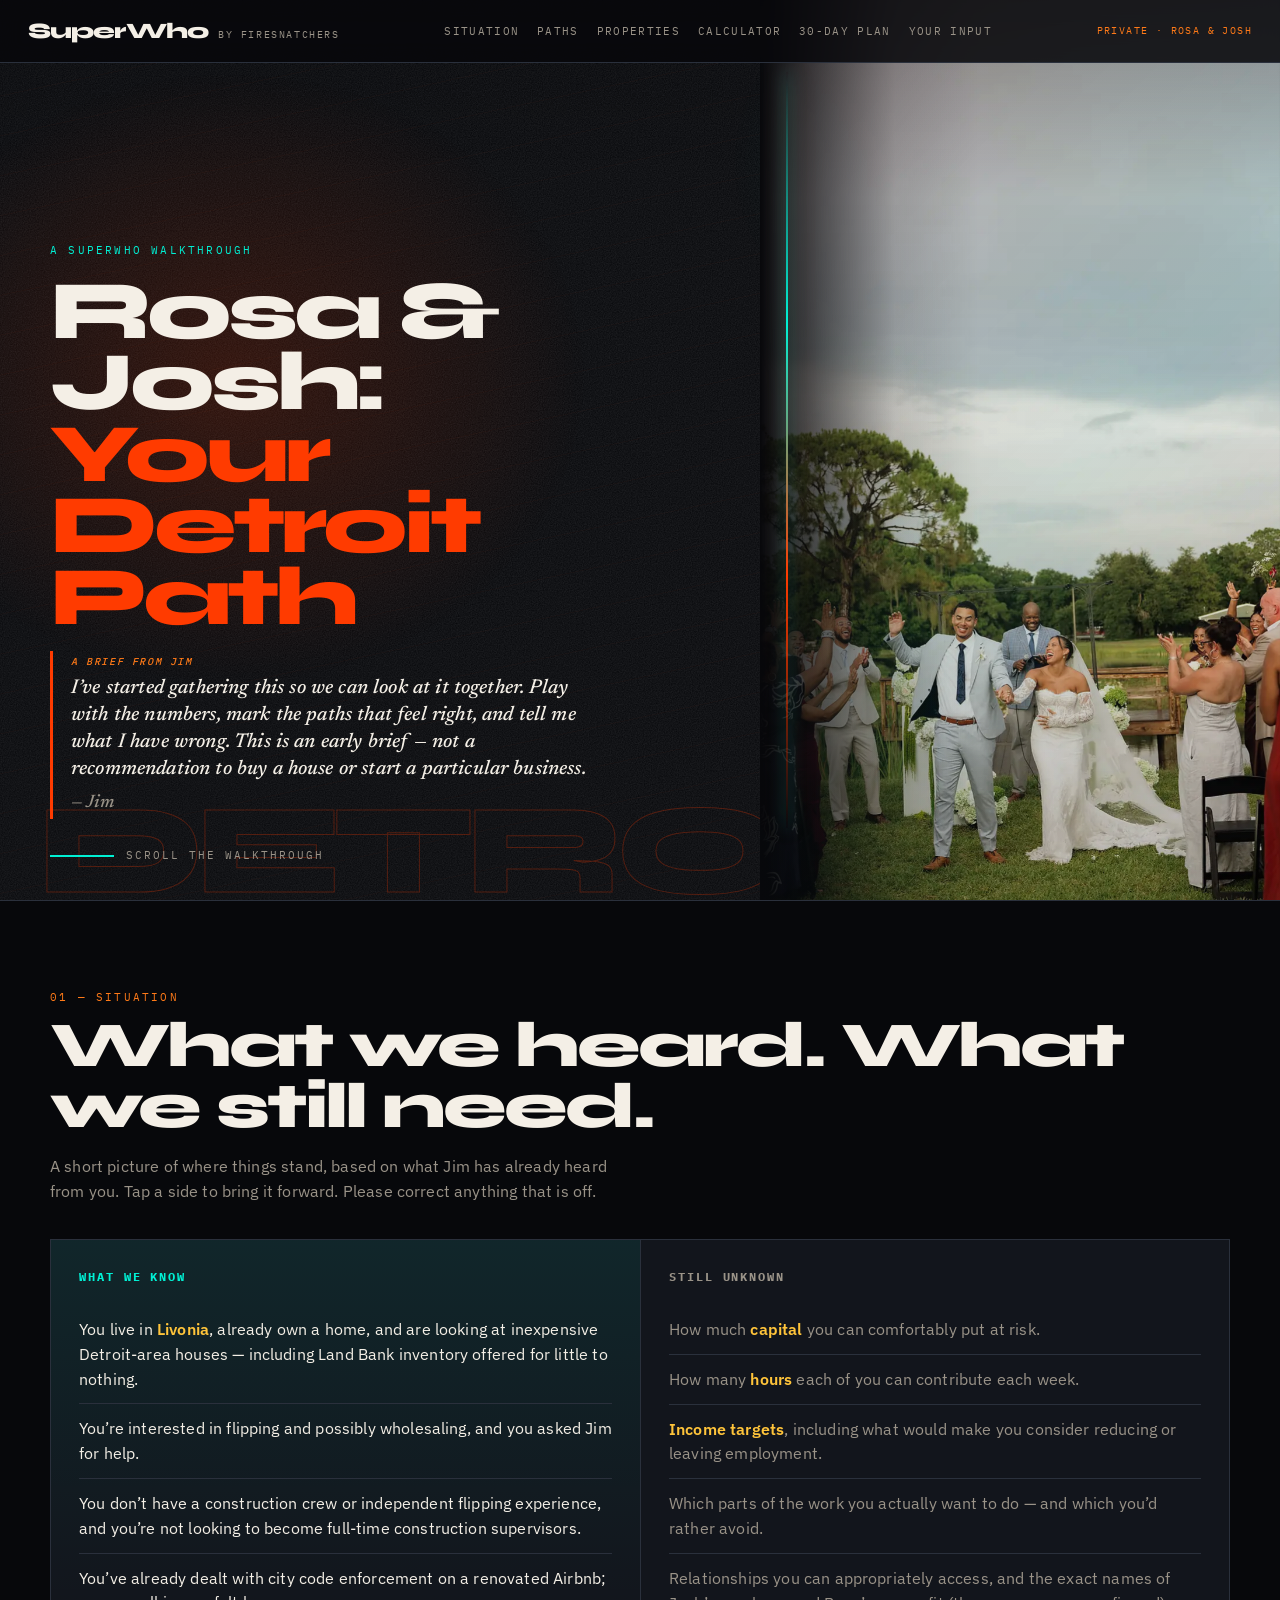
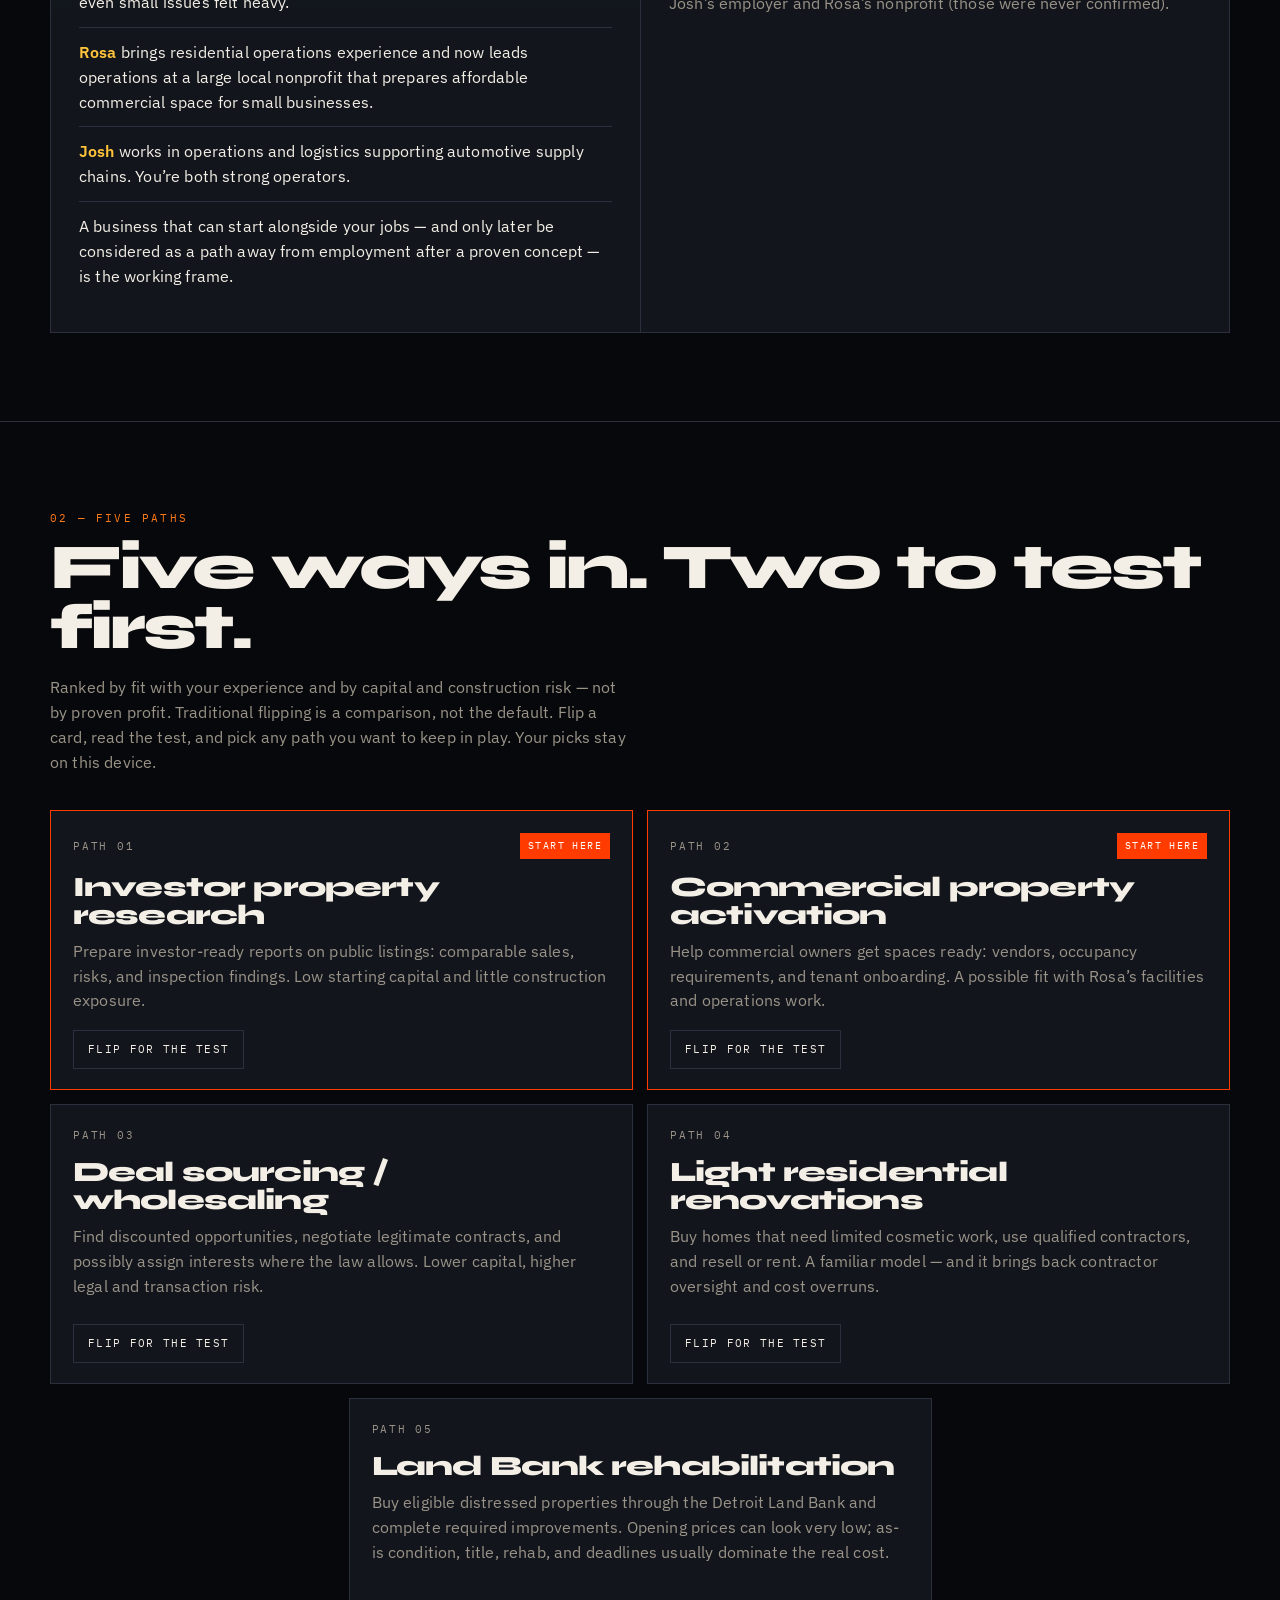
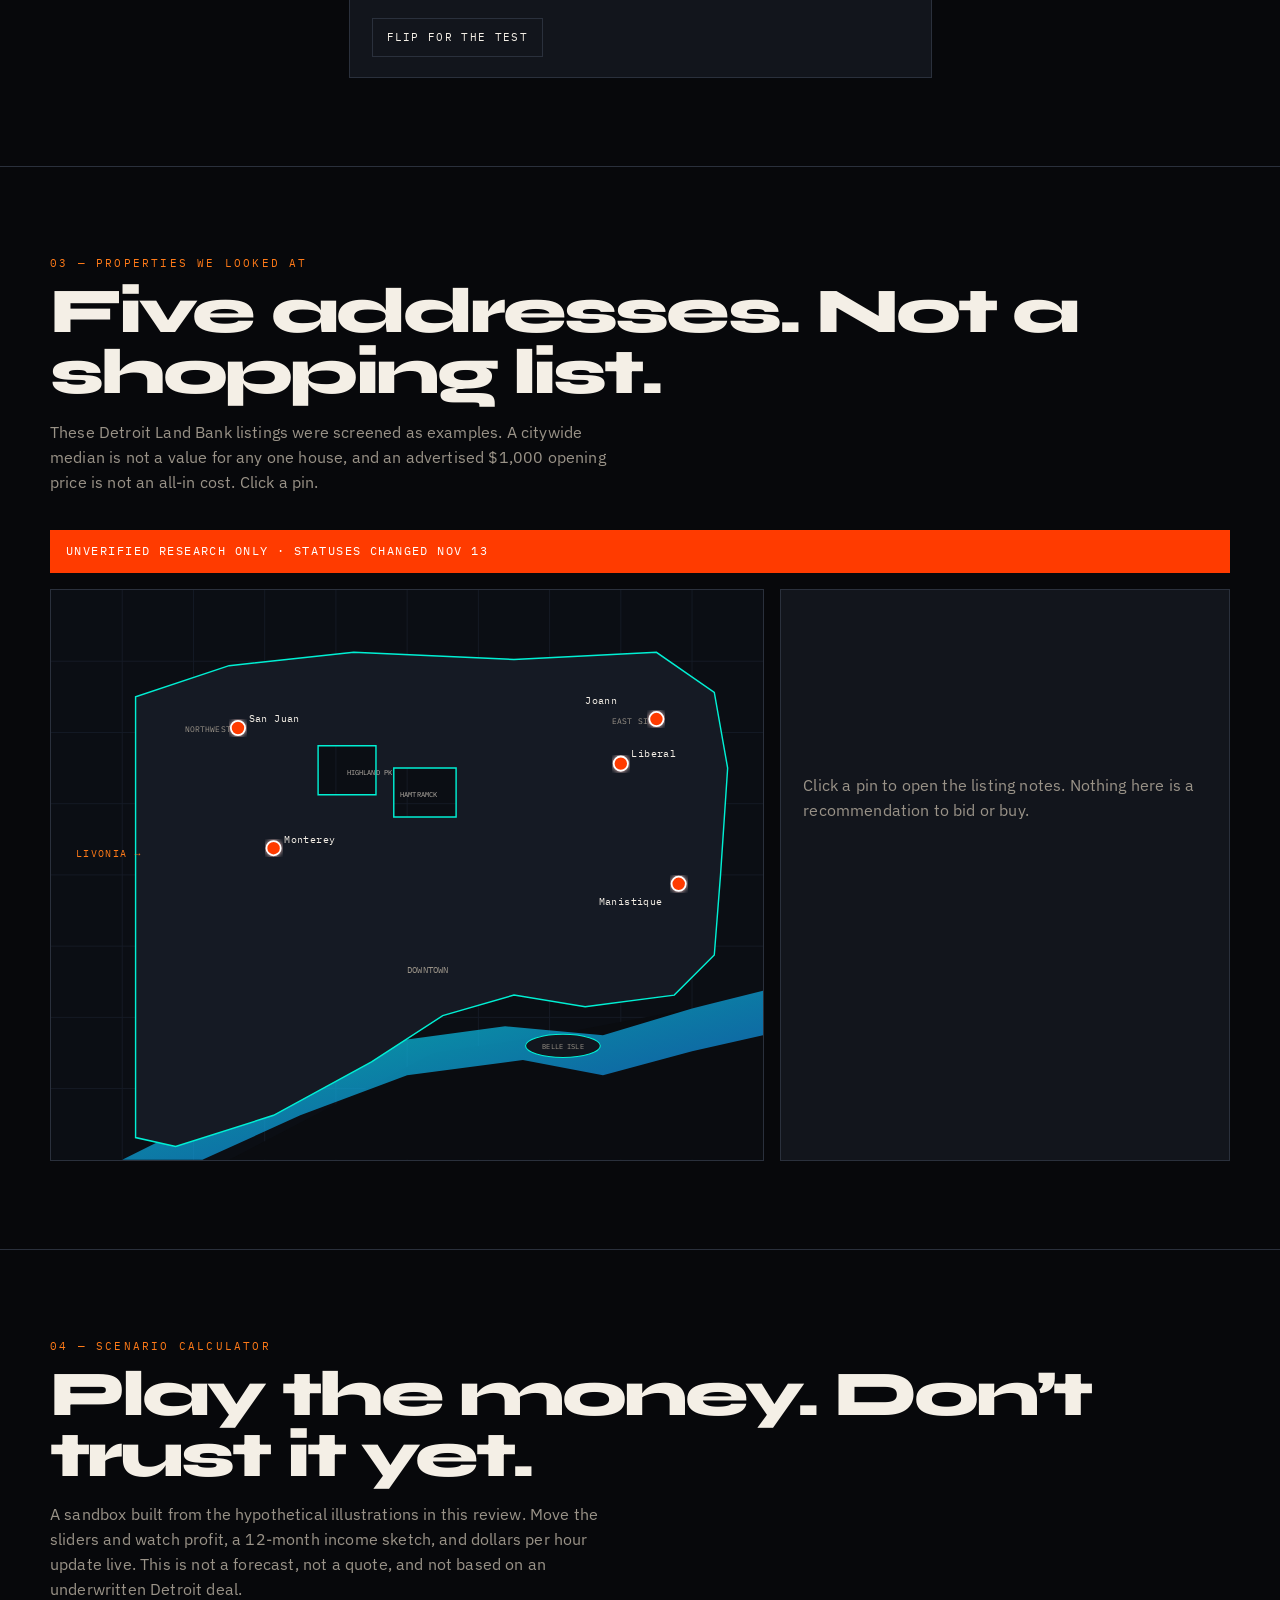
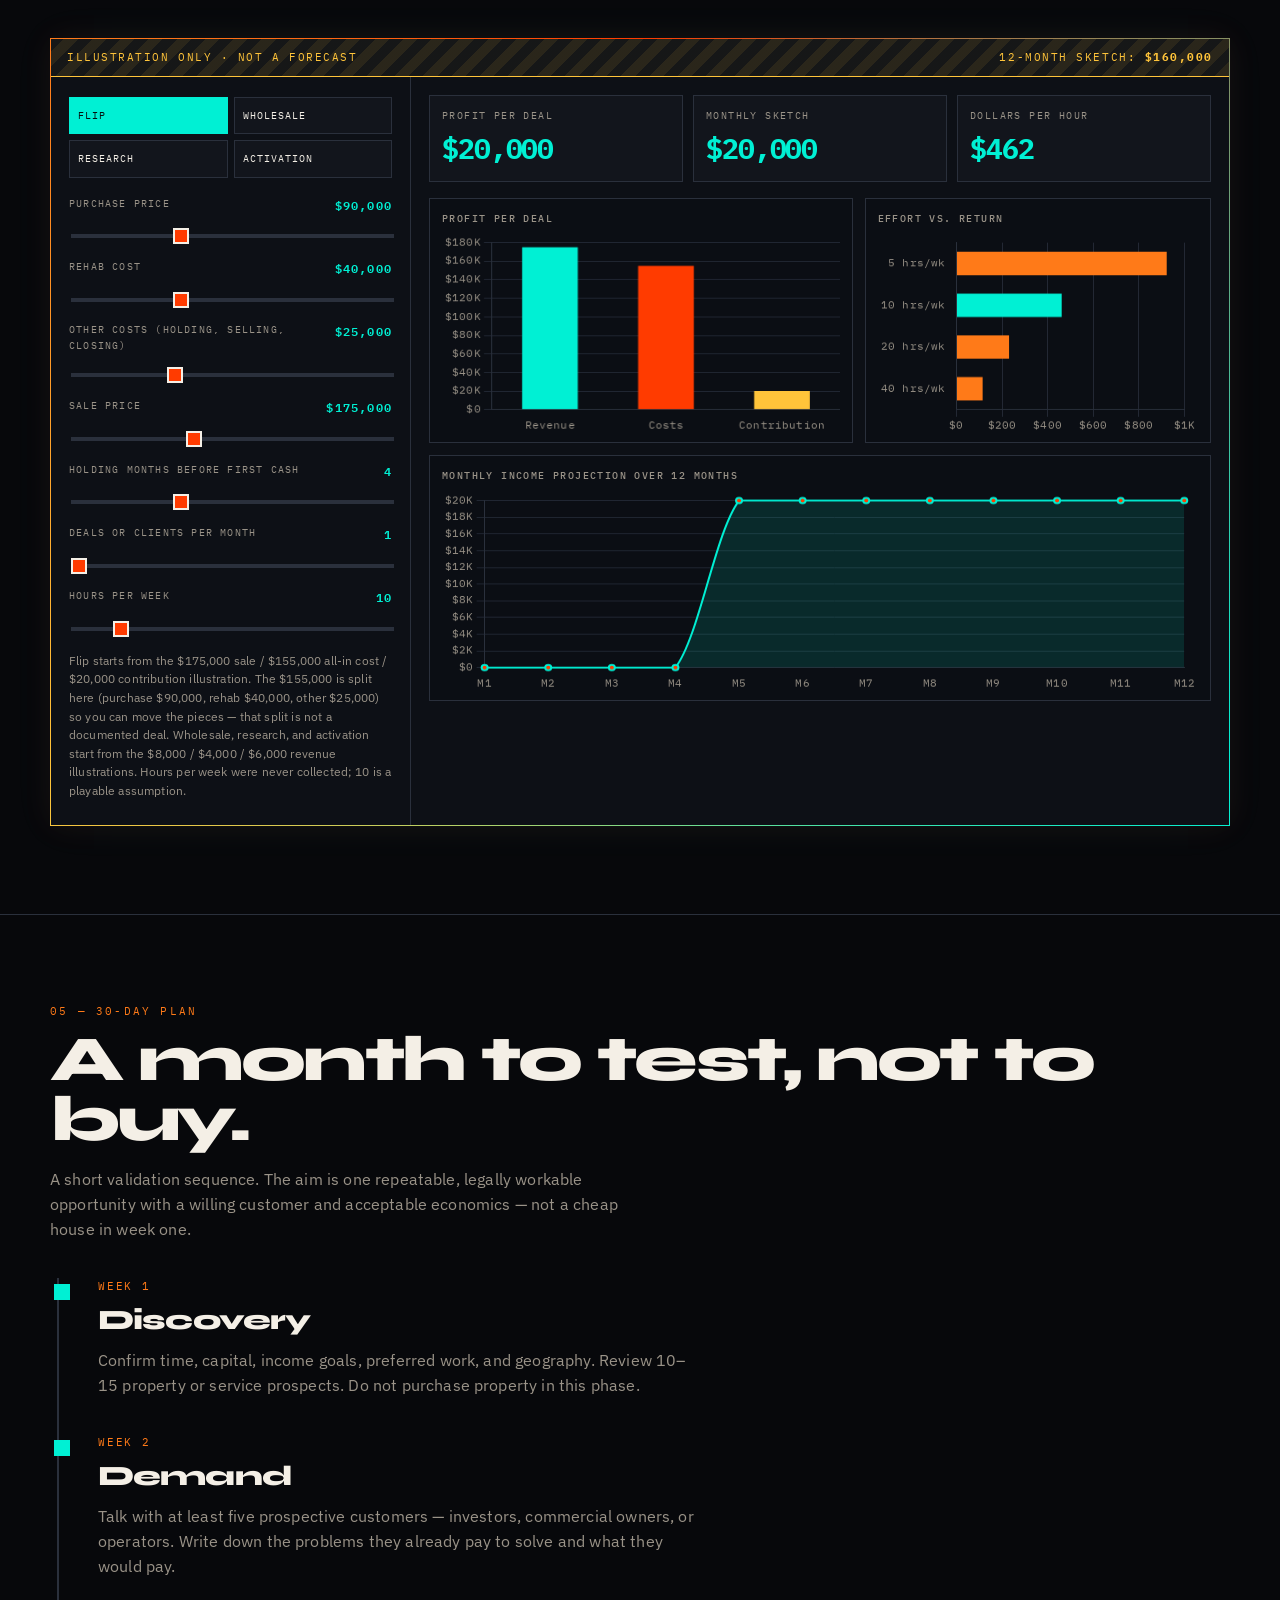
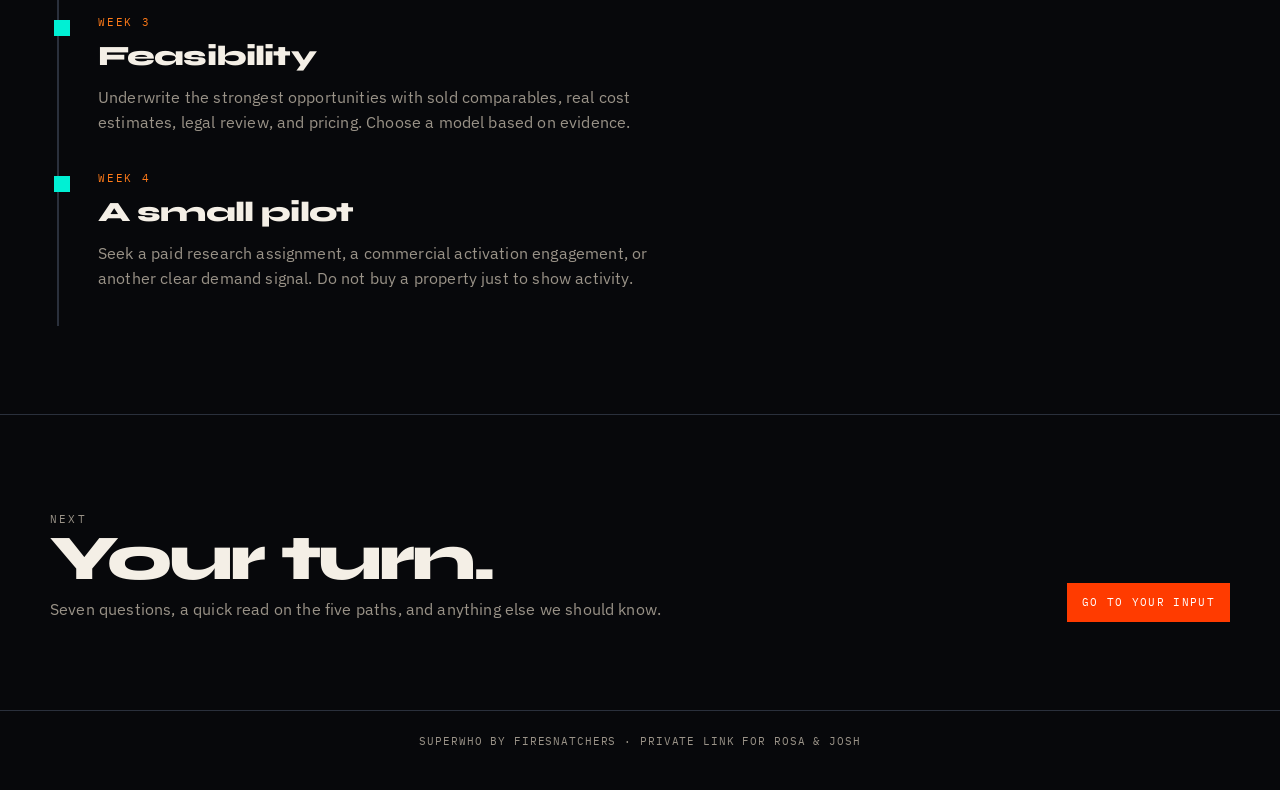
==== commit 7c629c30: "Embed fonts and wedding photo so the site is self-contained" ====
--- a/index.html
+++ b/index.html
@@ -29,10 +29,7 @@
     <div class="hero-ambiance" aria-hidden="true"></div>
     <div class="hero-photo-wrap">
       <div class="hero-photo-ken">
-        <picture>
-          <source srcset="img/rosa-josh.webp" type="image/webp">
-          <img class="hero-photo" src="img/rosa-josh.jpg" width="1400" height="1960" alt="Rosa and Josh walking down the aisle at their wedding, celebrating with family and friends.">
-        </picture>
+        <img class="hero-photo" src="[data-uri]" width="1100" height="1540" alt="Rosa and Josh walking down the aisle at their wedding, celebrating with family and friends.">
       </div>
     </div>
     <div class="hero-bgword" aria-hidden="true">DETROIT</div>
--- a/fonts.css
+++ b/fonts.css
@@ -3,7 +3,7 @@
   font-style: normal;
   font-weight: 400;
   font-display: swap;
-  src: url('fonts/ibm-plex-mono-normal-400.woff2') format('woff2');
+  src: url('[data-uri]') format('woff2');
 }
 
 @font-face {
@@ -11,7 +11,7 @@
   font-style: normal;
   font-weight: 500;
   font-display: swap;
-  src: url('fonts/ibm-plex-mono-normal-500.woff2') format('woff2');
+  src: url('[data-uri]') format('woff2');
 }
 
 @font-face {
@@ -19,7 +19,7 @@
   font-style: normal;
   font-weight: 600;
   font-display: swap;
-  src: url('fonts/ibm-plex-mono-normal-600.woff2') format('woff2');
+  src: url('[data-uri]') format('woff2');
 }
 
 @font-face {
@@ -27,7 +27,7 @@
   font-style: normal;
   font-weight: 700;
   font-display: swap;
-  src: url('fonts/ibm-plex-mono-normal-700.woff2') format('woff2');
+  src: url('[data-uri]') format('woff2');
 }
 
 @font-face {
@@ -35,7 +35,7 @@
   font-style: normal;
   font-weight: 400;
   font-display: swap;
-  src: url('fonts/ibm-plex-sans-normal-400.woff2') format('woff2');
+  src: url('[data-uri]') format('woff2');
 }
 
 @font-face {
@@ -43,7 +43,7 @@
   font-style: normal;
   font-weight: 500;
   font-display: swap;
-  src: url('fonts/ibm-plex-sans-normal-500.woff2') format('woff2');
+  src: url('[data-uri]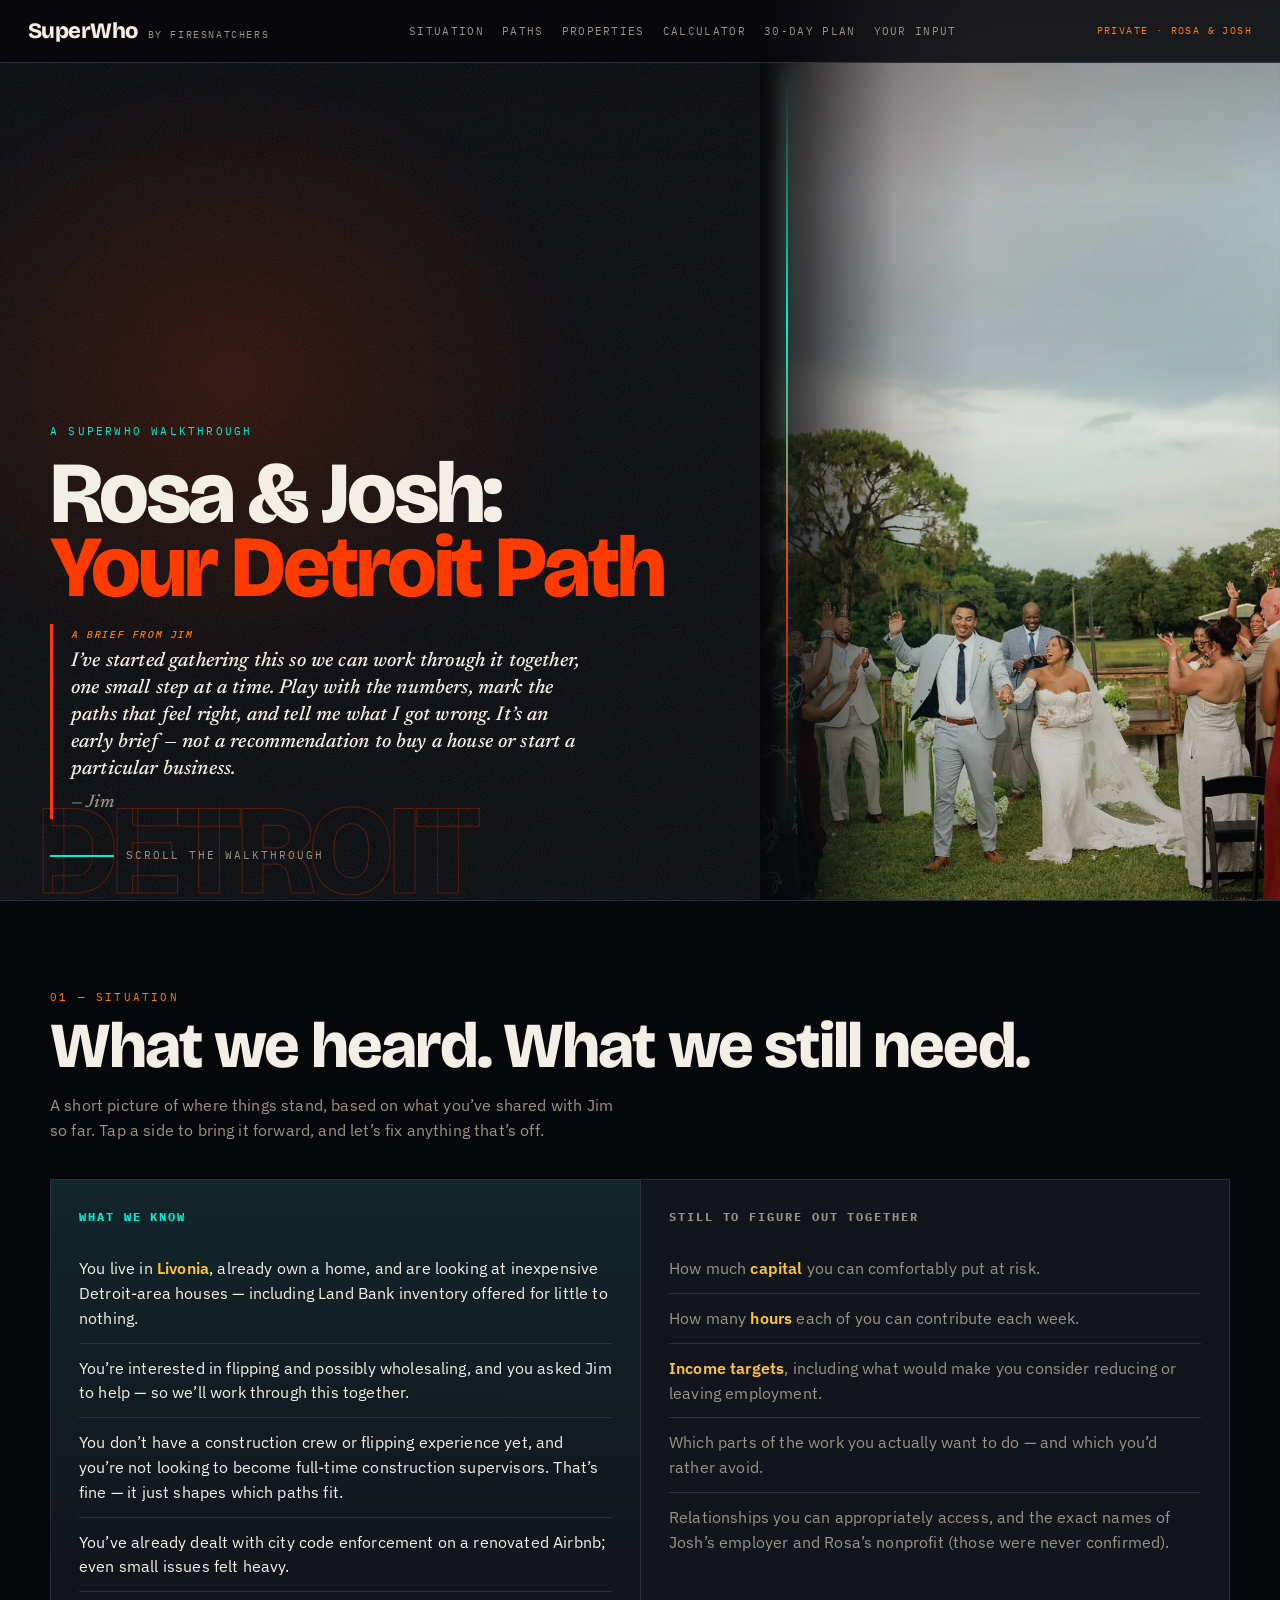
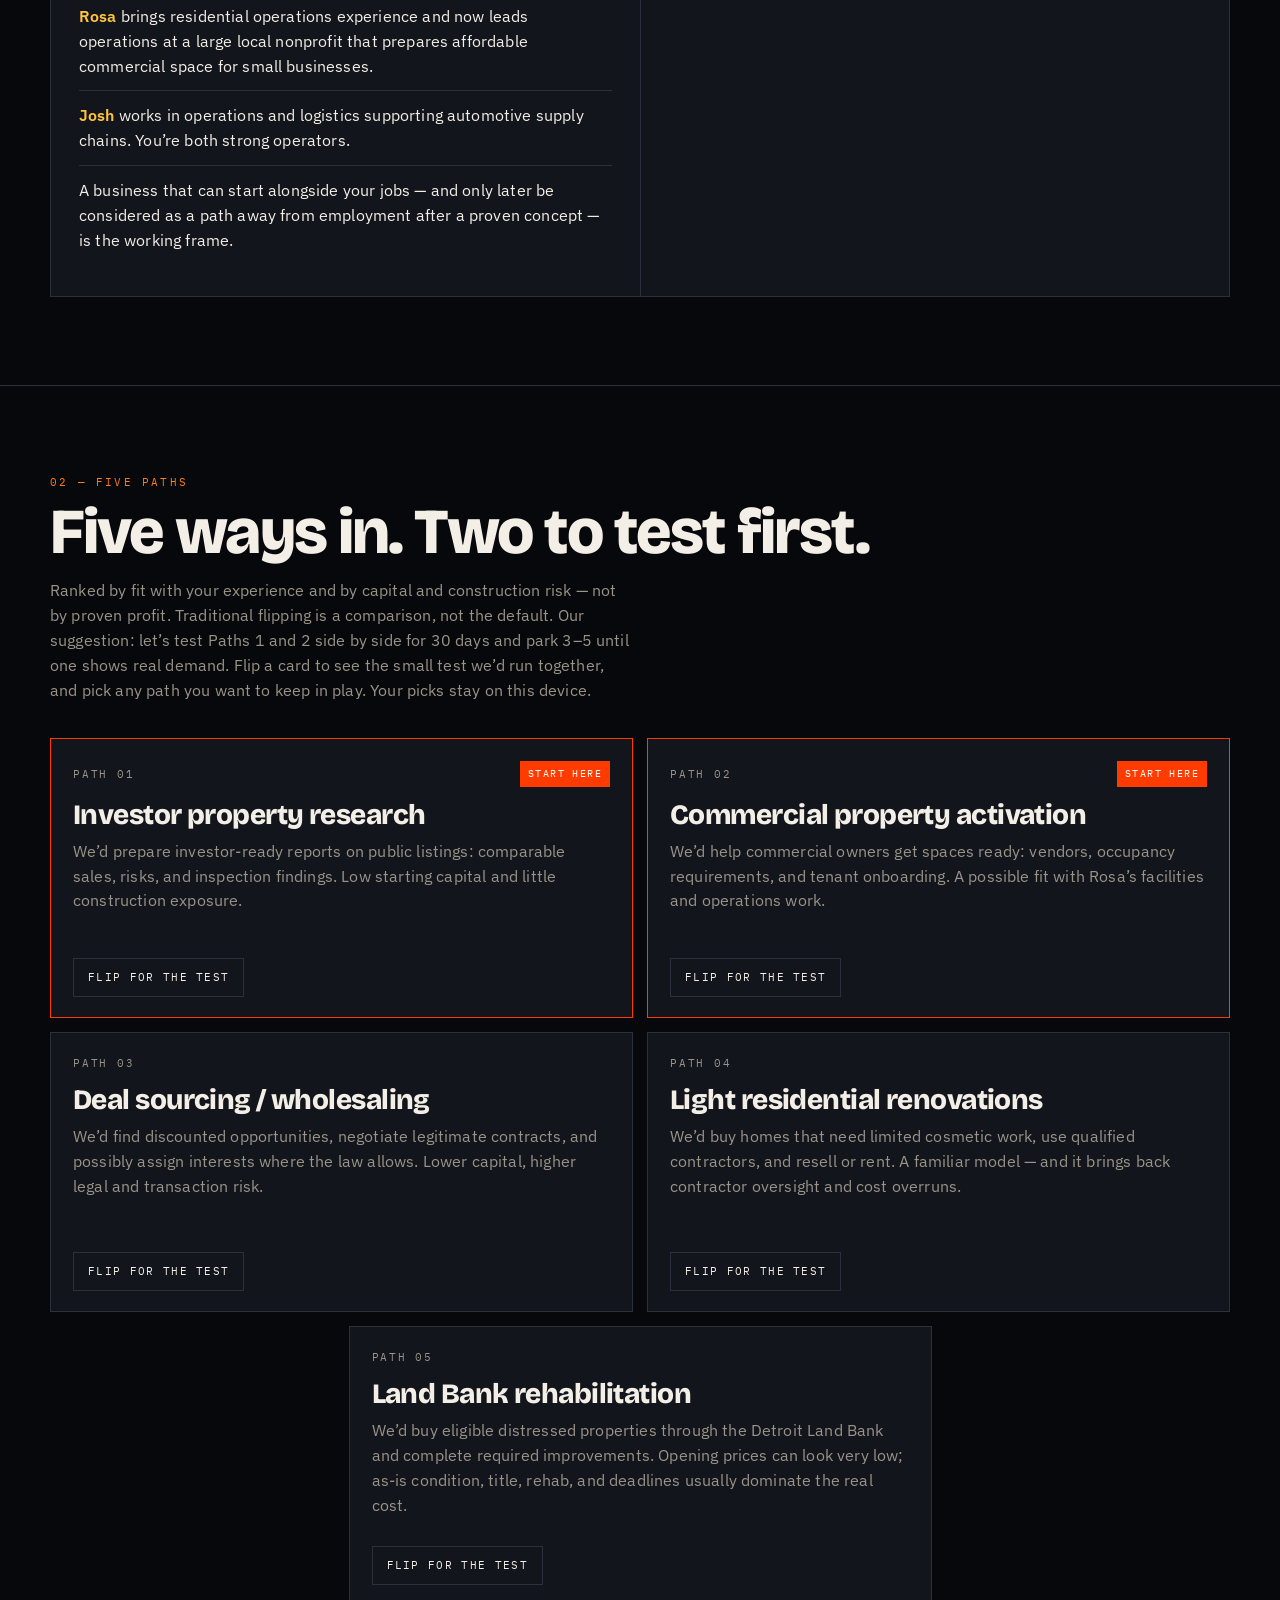
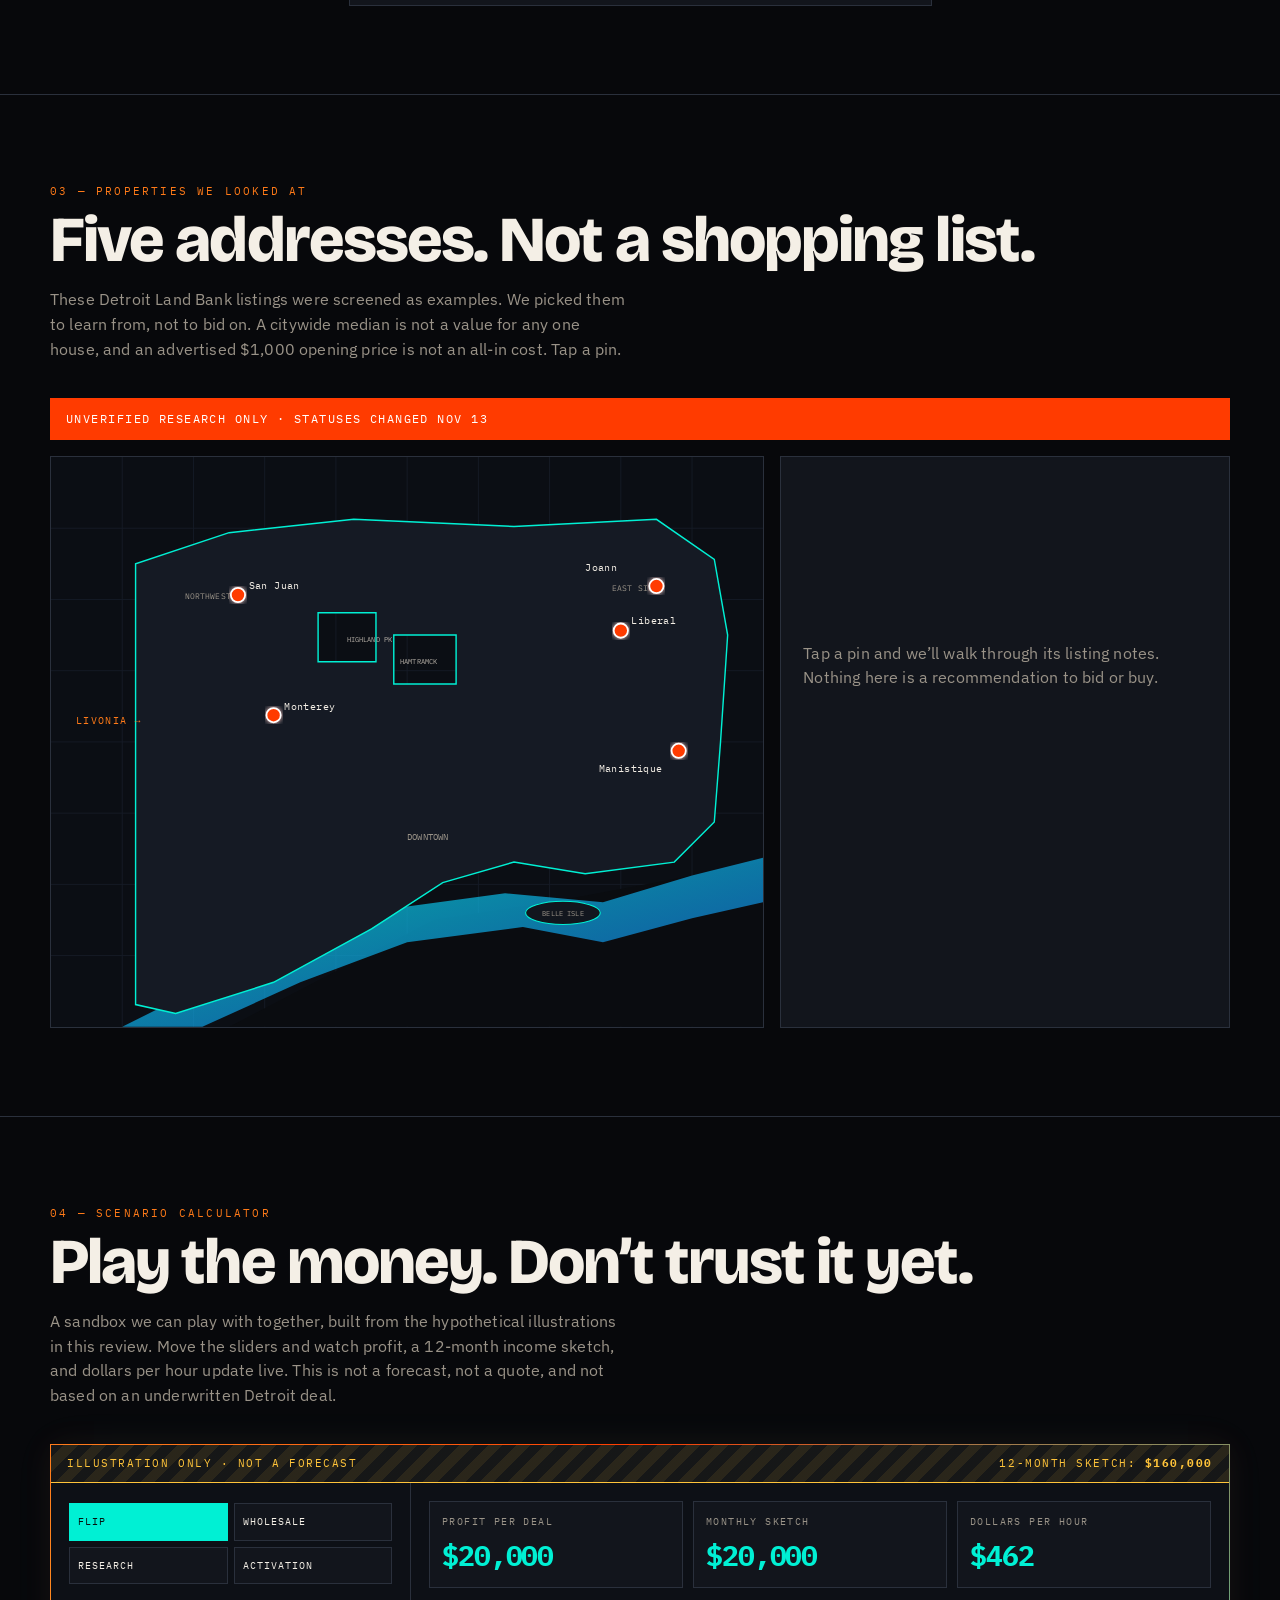
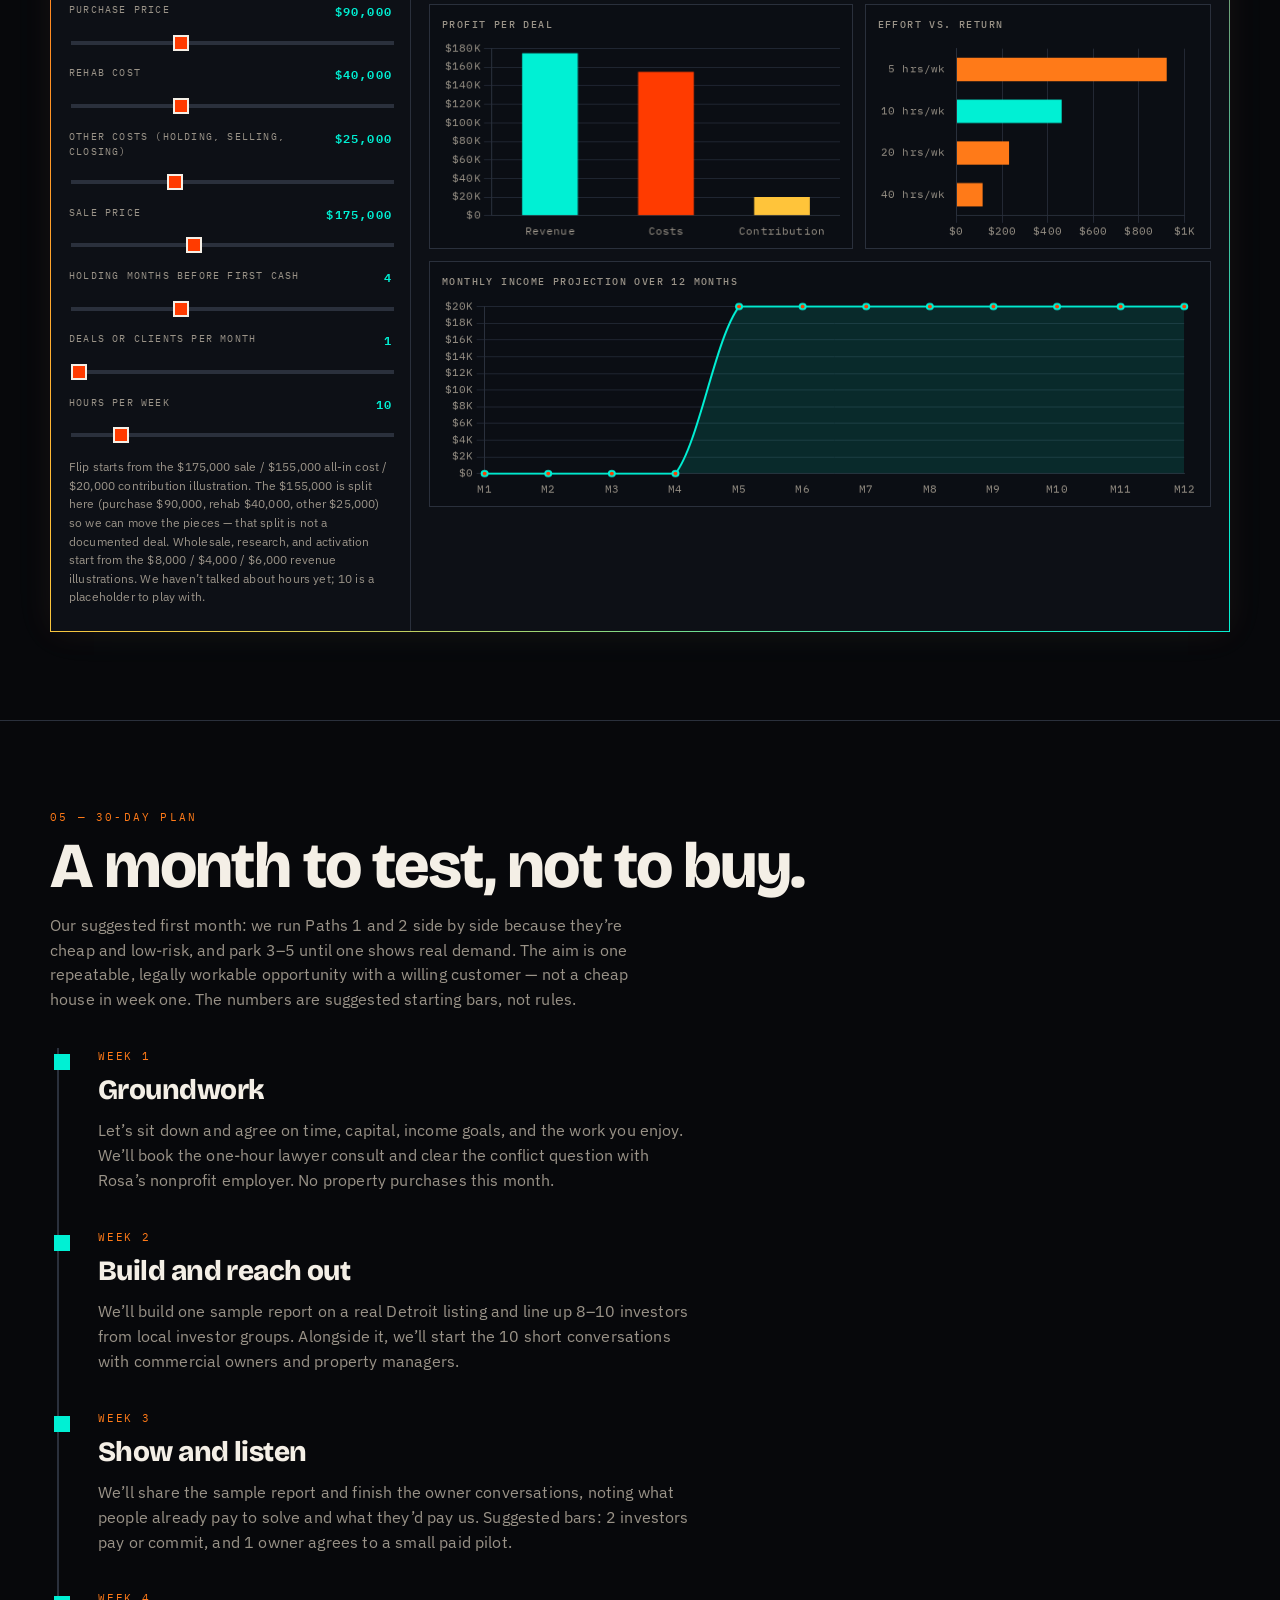
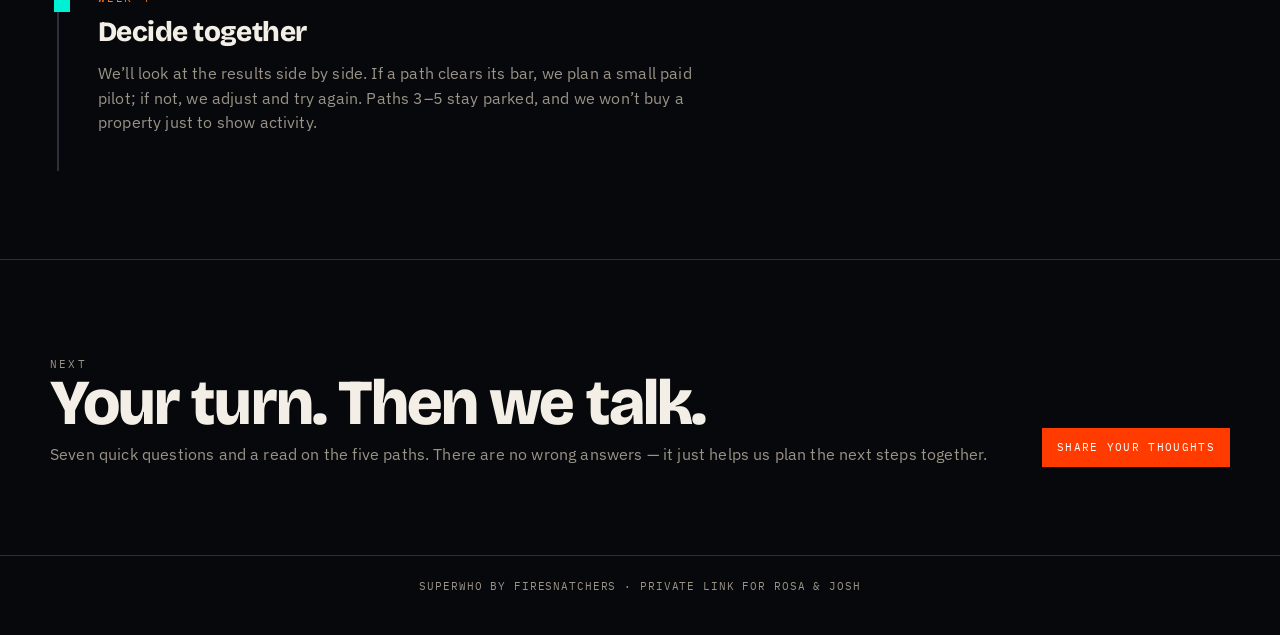
==== commit 1f67094c: "Shared 'we/let's' voice, sharper path tests and 30-day plan, new heading styles" ====
--- a/index.html
+++ b/index.html
@@ -5,8 +5,8 @@
   <meta name="robots" content="noindex, nofollow">
   <meta name="viewport" content="width=device-width, initial-scale=1">
   <title>Rosa &amp; Josh: Your Detroit Path · SuperWho</title>
-  <link rel="stylesheet" href="fonts.css">
-  <link rel="stylesheet" href="styles.css">
+  <link rel="stylesheet" href="fonts.css?v=3">
+  <link rel="stylesheet" href="styles.css?v=3">
 </head>
 <body>
   <header class="site-header">
@@ -38,7 +38,7 @@
       <h1>Rosa &amp; Josh:<br><em>Your Detroit Path</em></h1>
       <div class="hero-note">
         <p class="from">A brief from Jim</p>
-        <p>I’ve started gathering this so we can look at it together. Play with the numbers, mark the paths that feel right, and tell me what I have wrong. This is an early brief — not a recommendation to buy a house or start a particular business.<span class="sign">— Jim</span></p>
+        <p>I’ve started gathering this so we can work through it together, one small step at a time. Play with the numbers, mark the paths that feel right, and tell me what I got wrong. It’s an early brief — not a recommendation to buy a house or start a particular business.<span class="sign">— Jim</span></p>
       </div>
       <div class="scroll-cue"><span class="line"></span> Scroll the walkthrough</div>
     </div>
@@ -49,14 +49,14 @@
       <div class="wrap">
         <p class="sec-index">01 — Situation</p>
         <h2>What we heard. What we still need.</h2>
-        <p class="lede">A short picture of where things stand, based on what Jim has already heard from you. Tap a side to bring it forward. Please correct anything that is off.</p>
+        <p class="lede">A short picture of where things stand, based on what you’ve shared with Jim so far. Tap a side to bring it forward, and let’s fix anything that’s off.</p>
         <div class="situ-grid reveal">
           <div class="situ-pane known active" tabindex="0" role="button" aria-pressed="true">
             <h3>What we know</h3>
             <ul>
               <li>You live in <strong>Livonia</strong>, already own a home, and are looking at inexpensive Detroit-area houses — including Land Bank inventory offered for little to nothing.</li>
-              <li>You’re interested in flipping and possibly wholesaling, and you asked Jim for help.</li>
-              <li>You don’t have a construction crew or independent flipping experience, and you’re not looking to become full-time construction supervisors.</li>
+              <li>You’re interested in flipping and possibly wholesaling, and you asked Jim to help — so we’ll work through this together.</li>
+              <li>You don’t have a construction crew or flipping experience yet, and you’re not looking to become full-time construction supervisors. That’s fine — it just shapes which paths fit.</li>
               <li>You’ve already dealt with city code enforcement on a renovated Airbnb; even small issues felt heavy.</li>
               <li><strong>Rosa</strong> brings residential operations experience and now leads operations at a large local nonprofit that prepares affordable commercial space for small businesses.</li>
               <li><strong>Josh</strong> works in operations and logistics supporting automotive supply chains. You’re both strong operators.</li>
@@ -64,7 +64,7 @@
             </ul>
           </div>
           <div class="situ-pane unknown" tabindex="0" role="button" aria-pressed="false">
-            <h3>Still unknown</h3>
+            <h3>Still to figure out together</h3>
             <ul>
               <li>How much <strong>capital</strong> you can comfortably put at risk.</li>
               <li>How many <strong>hours</strong> each of you can contribute each week.</li>
@@ -81,14 +81,14 @@
       <div class="wrap">
         <p class="sec-index">02 — Five paths</p>
         <h2>Five ways in. Two to test first.</h2>
-        <p class="lede">Ranked by fit with your experience and by capital and construction risk — not by proven profit. Traditional flipping is a comparison, not the default. Flip a card, read the test, and pick any path you want to keep in play. Your picks stay on this device.</p>
+        <p class="lede">Ranked by fit with your experience and by capital and construction risk — not by proven profit. Traditional flipping is a comparison, not the default. Our suggestion: let’s test Paths 1 and 2 side by side for 30 days and park 3–5 until one shows real demand. Flip a card to see the small test we’d run together, and pick any path you want to keep in play. Your picks stay on this device.</p>
         <div class="paths">
           <article class="path start reveal" data-path="research">
             <div class="path-inner">
               <div class="path-face front">
                 <div class="path-top"><span class="rank">Path 01</span><span class="badge">Start here</span></div>
                 <h3>Investor property research</h3>
-                <p>Prepare investor-ready reports on public listings: comparable sales, risks, and inspection findings. Low starting capital and little construction exposure.</p>
+                <p>We’d prepare investor-ready reports on public listings: comparable sales, risks, and inspection findings. Low starting capital and little construction exposure.</p>
                 <div class="path-actions">
                   <button class="btn" data-flip type="button">Flip for the test</button>
                   <span class="badge picked picked-flag" hidden>Picked</span>
@@ -97,7 +97,7 @@
               <div class="path-face back">
                 <div class="path-top"><span class="rank">Path 01 · The test</span></div>
                 <h3>Will someone pay?</h3>
-                <p class="test">Would investors pay for a research package rather than doing the analysis themselves? Stay with research and administrative support until any brokerage-like work is legally reviewed. One later idea: use a live listing, after your input, to test whether an actual investor would pay — without buying a house.</p>
+                <p class="test">First, we’ll book a one-hour lawyer consult on where paid advice becomes licensed brokerage work in Michigan. Then we’ll build one sample report on a real Detroit listing and show it to 8–10 investors from local investor groups. Suggested starting bar: 2 pay or commit to pay.</p>
                 <div class="path-actions">
                   <button class="btn cyan" data-pick type="button">Pick this path</button>
                   <button class="btn" data-flip type="button">Flip back</button>
@@ -111,7 +111,7 @@
               <div class="path-face front">
                 <div class="path-top"><span class="rank">Path 02</span><span class="badge">Start here</span></div>
                 <h3>Commercial property activation</h3>
-                <p>Help commercial owners get spaces ready: vendors, occupancy requirements, and tenant onboarding. A possible fit with Rosa’s facilities and operations work.</p>
+                <p>We’d help commercial owners get spaces ready: vendors, occupancy requirements, and tenant onboarding. A possible fit with Rosa’s facilities and operations work.</p>
                 <div class="path-actions">
                   <button class="btn" data-flip type="button">Flip for the test</button>
                   <span class="badge picked picked-flag" hidden>Picked</span>
@@ -120,7 +120,7 @@
               <div class="path-face back">
                 <div class="path-top"><span class="rank">Path 02 · The test</span></div>
                 <h3>A paid problem</h3>
-                <p class="test">Can you find owners or organizations with a documented problem they would pay to solve? Programs such as Motor City Match show a local ecosystem, not proof that a private paid service would sell. Any private work must respect boundaries around Rosa’s nonprofit role.</p>
+                <p class="test">Let’s first clear the conflict question with Rosa’s nonprofit employer. Then we’ll have 10 short conversations with commercial owners or property managers. Suggested starting bar: one agrees to a small paid pilot. Programs like Motor City Match show an ecosystem, not proof a private service sells.</p>
                 <div class="path-actions">
                   <button class="btn cyan" data-pick type="button">Pick this path</button>
                   <button class="btn" data-flip type="button">Flip back</button>
@@ -134,7 +134,7 @@
               <div class="path-face front">
                 <div class="path-top"><span class="rank">Path 03</span></div>
                 <h3>Deal sourcing / wholesaling</h3>
-                <p>Find discounted opportunities, negotiate legitimate contracts, and possibly assign interests where the law allows. Lower capital, higher legal and transaction risk.</p>
+                <p>We’d find discounted opportunities, negotiate legitimate contracts, and possibly assign interests where the law allows. Lower capital, higher legal and transaction risk.</p>
                 <div class="path-actions">
                   <button class="btn" data-flip type="button">Flip for the test</button>
                   <span class="badge picked picked-flag" hidden>Picked</span>
@@ -143,7 +143,7 @@
               <div class="path-face back">
                 <div class="path-top"><span class="rank">Path 03 · The test</span></div>
                 <h3>Legal first</h3>
-                <p class="test">A genuine buyer, a sound deal, and an approved legal structure. Michigan rules on brokerage, advertising, and assignment need a lawyer’s review first. Land Bank contracts may not allow a quick wholesale.</p>
+                <p class="test">Parked for now. Before anything else, we’d get a lawyer’s review of Michigan brokerage, advertising, and assignment rules, and build a list of real cash buyers together. No contracts until both are done. Land Bank contracts may not allow a quick wholesale.</p>
                 <div class="path-actions">
                   <button class="btn cyan" data-pick type="button">Pick this path</button>
                   <button class="btn" data-flip type="button">Flip back</button>
@@ -157,7 +157,7 @@
               <div class="path-face front">
                 <div class="path-top"><span class="rank">Path 04</span></div>
                 <h3>Light residential renovations</h3>
-                <p>Buy homes that need limited cosmetic work, use qualified contractors, and resell or rent. A familiar model — and it brings back contractor oversight and cost overruns.</p>
+                <p>We’d buy homes that need limited cosmetic work, use qualified contractors, and resell or rent. A familiar model — and it brings back contractor oversight and cost overruns.</p>
                 <div class="path-actions">
                   <button class="btn" data-flip type="button">Flip for the test</button>
                   <span class="badge picked picked-flag" hidden>Picked</span>
@@ -166,7 +166,7 @@
               <div class="path-face back">
                 <div class="path-top"><span class="rank">Path 04 · The test</span></div>
                 <h3>Does the math survive?</h3>
-                <p class="test">Can a property stay profitable after realistic bids, holding costs, financing, selling expenses, and a contingency? This path takes more capital and more execution risk — the work you asked not to take on yourselves.</p>
+                <p class="test">Parked for now. When we’re ready, we’ll get 3 contractor bids on one real property and run them through the calculator with a 15–20% contingency. Suggested starting bar: if the profit doesn’t hold up, we set this path aside. It carries the most capital and contractor risk.</p>
                 <div class="path-actions">
                   <button class="btn cyan" data-pick type="button">Pick this path</button>
                   <button class="btn" data-flip type="button">Flip back</button>
@@ -180,7 +180,7 @@
               <div class="path-face front">
                 <div class="path-top"><span class="rank">Path 05</span></div>
                 <h3>Land Bank rehabilitation</h3>
-                <p>Buy eligible distressed properties through the Detroit Land Bank and complete required improvements. Opening prices can look very low; as-is condition, title, rehab, and deadlines usually dominate the real cost.</p>
+                <p>We’d buy eligible distressed properties through the Detroit Land Bank and complete required improvements. Opening prices can look very low; as-is condition, title, rehab, and deadlines usually dominate the real cost.</p>
                 <div class="path-actions">
                   <button class="btn" data-flip type="button">Flip for the test</button>
                   <span class="badge picked picked-flag" hidden>Picked</span>
@@ -189,7 +189,7 @@
               <div class="path-face back">
                 <div class="path-top"><span class="rank">Path 05 · The test</span></div>
                 <h3>All-in, before a bid</h3>
-                <p class="test">A realistic all-in cost and completion schedule before any bid. We would not bid on the houses in the map below yet. Program rules can include progress reporting and a six-month rehabilitation and occupancy target; missing them can put ownership at risk.</p>
+                <p class="test">Parked for now, and no bids on the map houses yet. For one specific house, we’ll check the title, walk it with a contractor, and get a bid that fits the six-month rehab and occupancy rule. No bid until all three are done — missed program deadlines can put ownership at risk.</p>
                 <div class="path-actions">
                   <button class="btn cyan" data-pick type="button">Pick this path</button>
                   <button class="btn" data-flip type="button">Flip back</button>
@@ -205,7 +205,7 @@
       <div class="wrap">
         <p class="sec-index">03 — Properties we looked at</p>
         <h2>Five addresses. Not a shopping list.</h2>
-        <p class="lede">These Detroit Land Bank listings were screened as examples. A citywide median is not a value for any one house, and an advertised $1,000 opening price is not an all-in cost. Click a pin.</p>
+        <p class="lede">These Detroit Land Bank listings were screened as examples. We picked them to learn from, not to bid on. A citywide median is not a value for any one house, and an advertised $1,000 opening price is not an all-in cost. Tap a pin.</p>
         <div class="banner">Unverified research only · Statuses changed Nov 13</div>
         <div class="map-stage reveal">
           <svg class="map-svg" viewBox="0 0 800 640" role="img" aria-label="Stylized map of Detroit with five research pins">
@@ -290,7 +290,7 @@
             </g>
           </svg>
           <aside class="detail" id="pin-detail">
-            <p class="empty">Click a pin to open the listing notes. Nothing here is a recommendation to bid or buy.</p>
+            <p class="empty">Tap a pin and we’ll walk through its listing notes. Nothing here is a recommendation to bid or buy.</p>
           </aside>
         </div>
       </div>
@@ -300,7 +300,7 @@
       <div class="wrap">
         <p class="sec-index">04 — Scenario calculator</p>
         <h2>Play the money. Don’t trust it yet.</h2>
-        <p class="lede">A sandbox built from the hypothetical illustrations in this review. Move the sliders and watch profit, a 12-month income sketch, and dollars per hour update live. This is not a forecast, not a quote, and not based on an underwritten Detroit deal.</p>
+        <p class="lede">A sandbox we can play with together, built from the hypothetical illustrations in this review. Move the sliders and watch profit, a 12-month income sketch, and dollars per hour update live. This is not a forecast, not a quote, and not based on an underwritten Detroit deal.</p>
         <div class="calc-shell reveal" id="calc">
           <div class="calc-stamp">
             <span>Illustration only · not a forecast</span>
@@ -351,7 +351,7 @@
                 <label>Hours per week <output id="out-hours">10</output></label>
                 <input type="range" data-bind="hours" min="2" max="60" step="1" value="10">
               </div>
-              <p class="calc-note">Flip starts from the $175,000 sale / $155,000 all-in cost / $20,000 contribution illustration. The $155,000 is split here (purchase $90,000, rehab $40,000, other $25,000) so you can move the pieces — that split is not a documented deal. Wholesale, research, and activation start from the $8,000 / $4,000 / $6,000 revenue illustrations. Hours per week were never collected; 10 is a playable assumption.</p>
+              <p class="calc-note">Flip starts from the $175,000 sale / $155,000 all-in cost / $20,000 contribution illustration. The $155,000 is split here (purchase $90,000, rehab $40,000, other $25,000) so we can move the pieces — that split is not a documented deal. Wholesale, research, and activation start from the $8,000 / $4,000 / $6,000 revenue illustrations. We haven’t talked about hours yet; 10 is a placeholder to play with.</p>
             </div>
             <div class="calc-viz">
               <div class="kpi-row">
@@ -383,28 +383,28 @@
       <div class="wrap">
         <p class="sec-index">05 — 30-day plan</p>
         <h2>A month to test, not to buy.</h2>
-        <p class="lede">A short validation sequence. The aim is one repeatable, legally workable opportunity with a willing customer and acceptable economics — not a cheap house in week one.</p>
+        <p class="lede">Our suggested first month: we run Paths 1 and 2 side by side because they’re cheap and low-risk, and park 3–5 until one shows real demand. The aim is one repeatable, legally workable opportunity with a willing customer — not a cheap house in week one. The numbers are suggested starting bars, not rules.</p>
         <div class="timeline">
           <div class="timeline-fill" aria-hidden="true"></div>
           <article class="week">
             <p class="wk">Week 1</p>
-            <h3>Discovery</h3>
-            <p>Confirm time, capital, income goals, preferred work, and geography. Review 10–15 property or service prospects. Do not purchase property in this phase.</p>
+            <h3>Groundwork</h3>
+            <p>Let’s sit down and agree on time, capital, income goals, and the work you enjoy. We’ll book the one-hour lawyer consult and clear the conflict question with Rosa’s nonprofit employer. No property purchases this month.</p>
           </article>
           <article class="week">
             <p class="wk">Week 2</p>
-            <h3>Demand</h3>
-            <p>Talk with at least five prospective customers — investors, commercial owners, or operators. Write down the problems they already pay to solve and what they would pay.</p>
+            <h3>Build and reach out</h3>
+            <p>We’ll build one sample report on a real Detroit listing and line up 8–10 investors from local investor groups. Alongside it, we’ll start the 10 short conversations with commercial owners and property managers.</p>
           </article>
           <article class="week">
             <p class="wk">Week 3</p>
-            <h3>Feasibility</h3>
-            <p>Underwrite the strongest opportunities with sold comparables, real cost estimates, legal review, and pricing. Choose a model based on evidence.</p>
+            <h3>Show and listen</h3>
+            <p>We’ll share the sample report and finish the owner conversations, noting what people already pay to solve and what they’d pay us. Suggested bars: 2 investors pay or commit, and 1 owner agrees to a small paid pilot.</p>
           </article>
           <article class="week">
             <p class="wk">Week 4</p>
-            <h3>A small pilot</h3>
-            <p>Seek a paid research assignment, a commercial activation engagement, or another clear demand signal. Do not buy a property just to show activity.</p>
+            <h3>Decide together</h3>
+            <p>We’ll look at the results side by side. If a path clears its bar, we plan a small paid pilot; if not, we adjust and try again. Paths 3–5 stay parked, and we won’t buy a property just to show activity.</p>
           </article>
         </div>
       </div>
@@ -414,16 +414,16 @@
       <div class="wrap cta-band">
         <div>
           <p class="sec-index">Next</p>
-          <h2>Your turn.</h2>
-          <p>Seven questions, a quick read on the five paths, and anything else we should know.</p>
-        </div>
-        <a class="btn fire" href="input.html">Go to your input</a>
+          <h2>Your turn. Then we talk.</h2>
+          <p>Seven quick questions and a read on the five paths. There are no wrong answers — it just helps us plan the next steps together.</p>
+        </div>
+        <a class="btn fire" href="input.html">Share your thoughts</a>
       </div>
     </section>
   </main>
 
   <footer class="site-footer">SuperWho by FireSnatchers · Private link for Rosa &amp; Josh</footer>
   <script src="vendor/chart.umd.min.js"></script>
-  <script src="site.js"></script>
+  <script src="site.js?v=3"></script>
 </body>
 </html>
--- a/fonts.css
+++ b/fonts.css
@@ -71,17 +71,11 @@
 }
 
 @font-face {
-  font-family: 'Syne';
+  font-family: 'Bricolage Grotesque';
   font-style: normal;
-  font-weight: 700;
+  font-weight: 700 800;
+  font-stretch: 100%;
   font-display: swap;
-  src: url('[data-uri]') format('woff2');
+  src: url('[data-uri]') format('woff2');
+  unicode-range: U+0000-00FF, U+0131, U+0152-0153, U+02BB-02BC, U+02C6, U+02DA, U+02DC, U+0304, U+0308, U+0329, U+2000-206F, U+20AC, U+2122, U+2191, U+2193, U+2212, U+2215, U+FEFF, U+FFFD;
 }
-
-@font-face {
-  font-family: 'Syne';
-  font-style: normal;
-  font-weight: 800;
-  font-display: swap;
-  src: url('[data-uri]') format('woff2');
-}
--- a/styles.css
+++ b/styles.css
@@ -1,4 +1,4 @@
-@import url("fonts.css");
+@import url("fonts.css?v=3");
 
 :root {
   --bg: #07080b;
@@ -15,7 +15,7 @@
   --danger: #ff4d6a;
   --ok: #3dff9a;
   --sans: "IBM Plex Sans", "Helvetica Neue", sans-serif;
-  --display: "Syne", "Arial Black", sans-serif;
+  --display: "Bricolage Grotesque", "Arial Black", sans-serif;
   --mono: "IBM Plex Mono", ui-monospace, monospace;
   --serif: "Newsreader", Georgia, serif;
 }
@@ -75,7 +75,7 @@
   font-family: var(--display);
   font-weight: 800;
   font-size: 22px;
-  letter-spacing: -0.04em;
+  letter-spacing: -0.025em;
 }
 .brand .by {
   font-family: var(--mono);
@@ -208,7 +208,7 @@
   font-weight: 800;
   font-size: clamp(64px, 10vw, 150px);
   line-height: 0.8;
-  letter-spacing: -0.07em;
+  letter-spacing: -0.04em;
   color: transparent;
   -webkit-text-stroke: 1px rgba(255,59,0,0.28);
   user-select: none;
@@ -228,9 +228,9 @@
 .hero h1 {
   font-family: var(--display);
   font-weight: 800;
-  font-size: clamp(40px, 6.5vw, 86px);
+  font-size: clamp(42px, 6.8vw, 92px);
   line-height: 0.86;
-  letter-spacing: -0.05em;
+  letter-spacing: -0.035em;
   margin: 0 0 18px;
   max-width: 15ch;
   position: relative;
@@ -305,7 +305,7 @@
   font-family: var(--display);
   font-weight: 800;
   font-size: clamp(32px, 5vw, 64px);
-  letter-spacing: -0.045em;
+  letter-spacing: -0.03em;
   line-height: 0.95;
   margin: 0 0 16px;
 }
@@ -405,7 +405,7 @@
   font-family: var(--display);
   font-weight: 800;
   font-size: 28px;
-  letter-spacing: -0.03em;
+  letter-spacing: -0.02em;
   margin: 4px 0 0;
   line-height: 1;
 }
@@ -479,7 +479,7 @@
   font-family: var(--display);
   font-weight: 800;
   font-size: 26px;
-  letter-spacing: -0.03em;
+  letter-spacing: -0.02em;
   margin: 0 0 8px;
 }
 .detail dl { margin: 16px 0 0; }
@@ -676,7 +676,7 @@
   font-weight: 800;
   font-size: 28px;
   margin: 0 0 6px;
-  letter-spacing: -0.03em;
+  letter-spacing: -0.02em;
 }
 .week p { margin: 0; color: var(--muted); max-width: 60ch; }
 
@@ -730,7 +730,7 @@
   font-family: var(--display);
   font-weight: 800;
   font-size: clamp(26px, 3.6vw, 42px);
-  letter-spacing: -0.04em;
+  letter-spacing: -0.025em;
   line-height: 1.05;
   margin: 0 0 16px;
 }
@@ -894,3 +894,7 @@
   .kpi .val { font-size: 32px; }
   .hero-bgword { font-size: 22vw; left: 0; }
 }
+
+/* Flip cards size to their taller face so buttons never get covered */
+.path-inner { display: grid; height: auto; }
+.path-face { position: relative; inset: auto; grid-area: 1 / 1; min-height: 280px; }
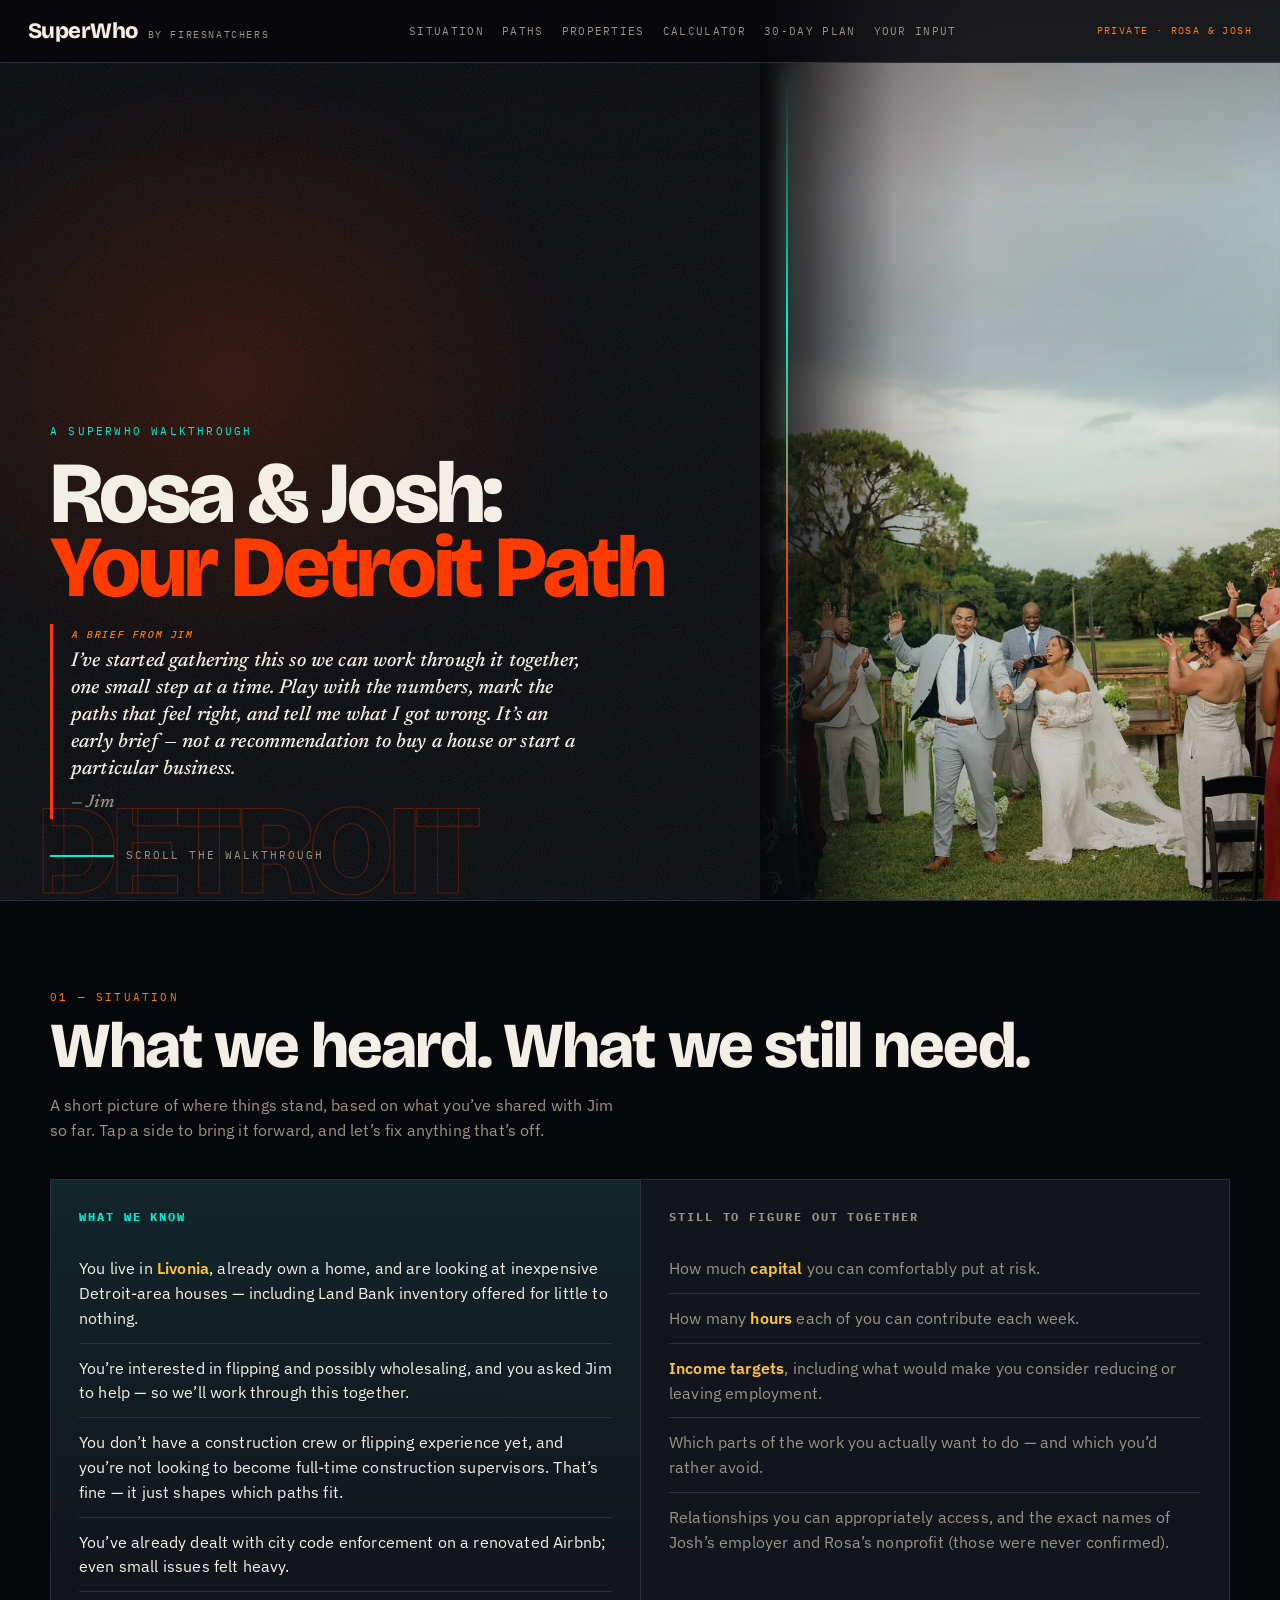
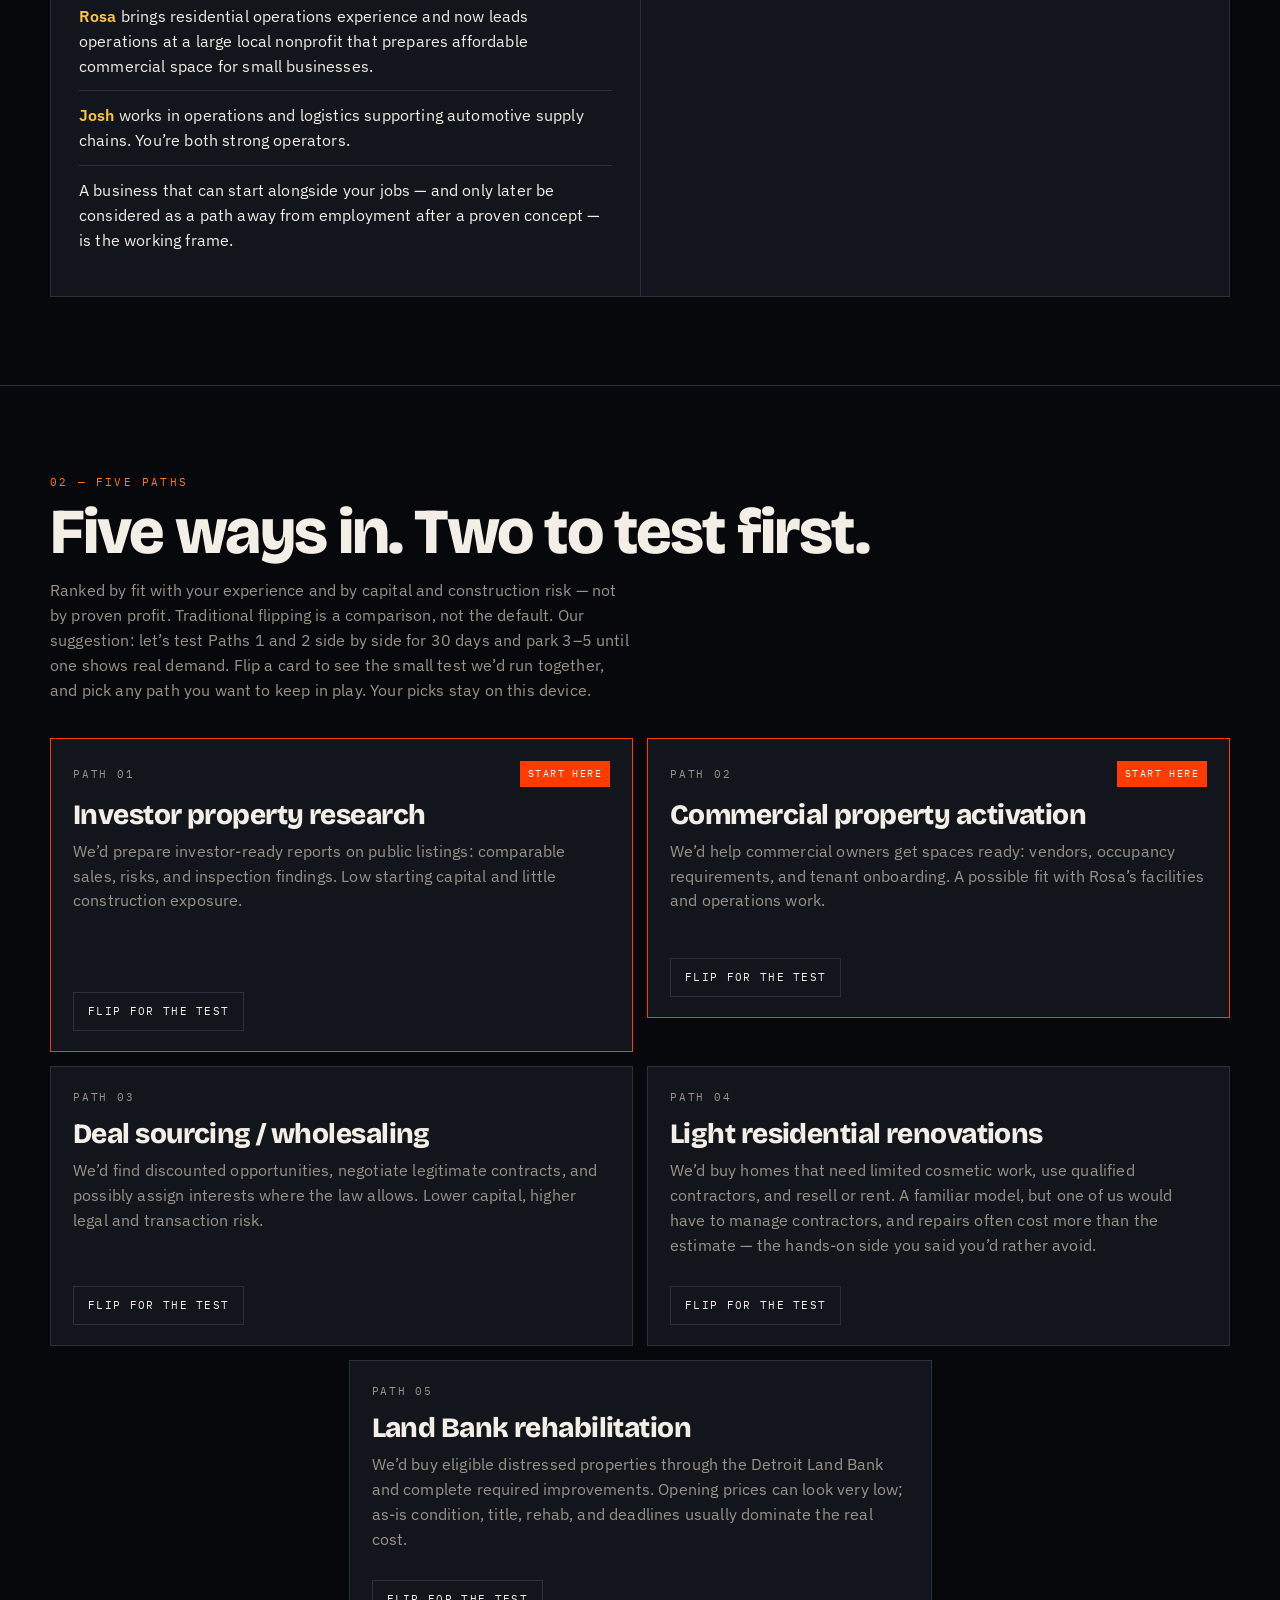
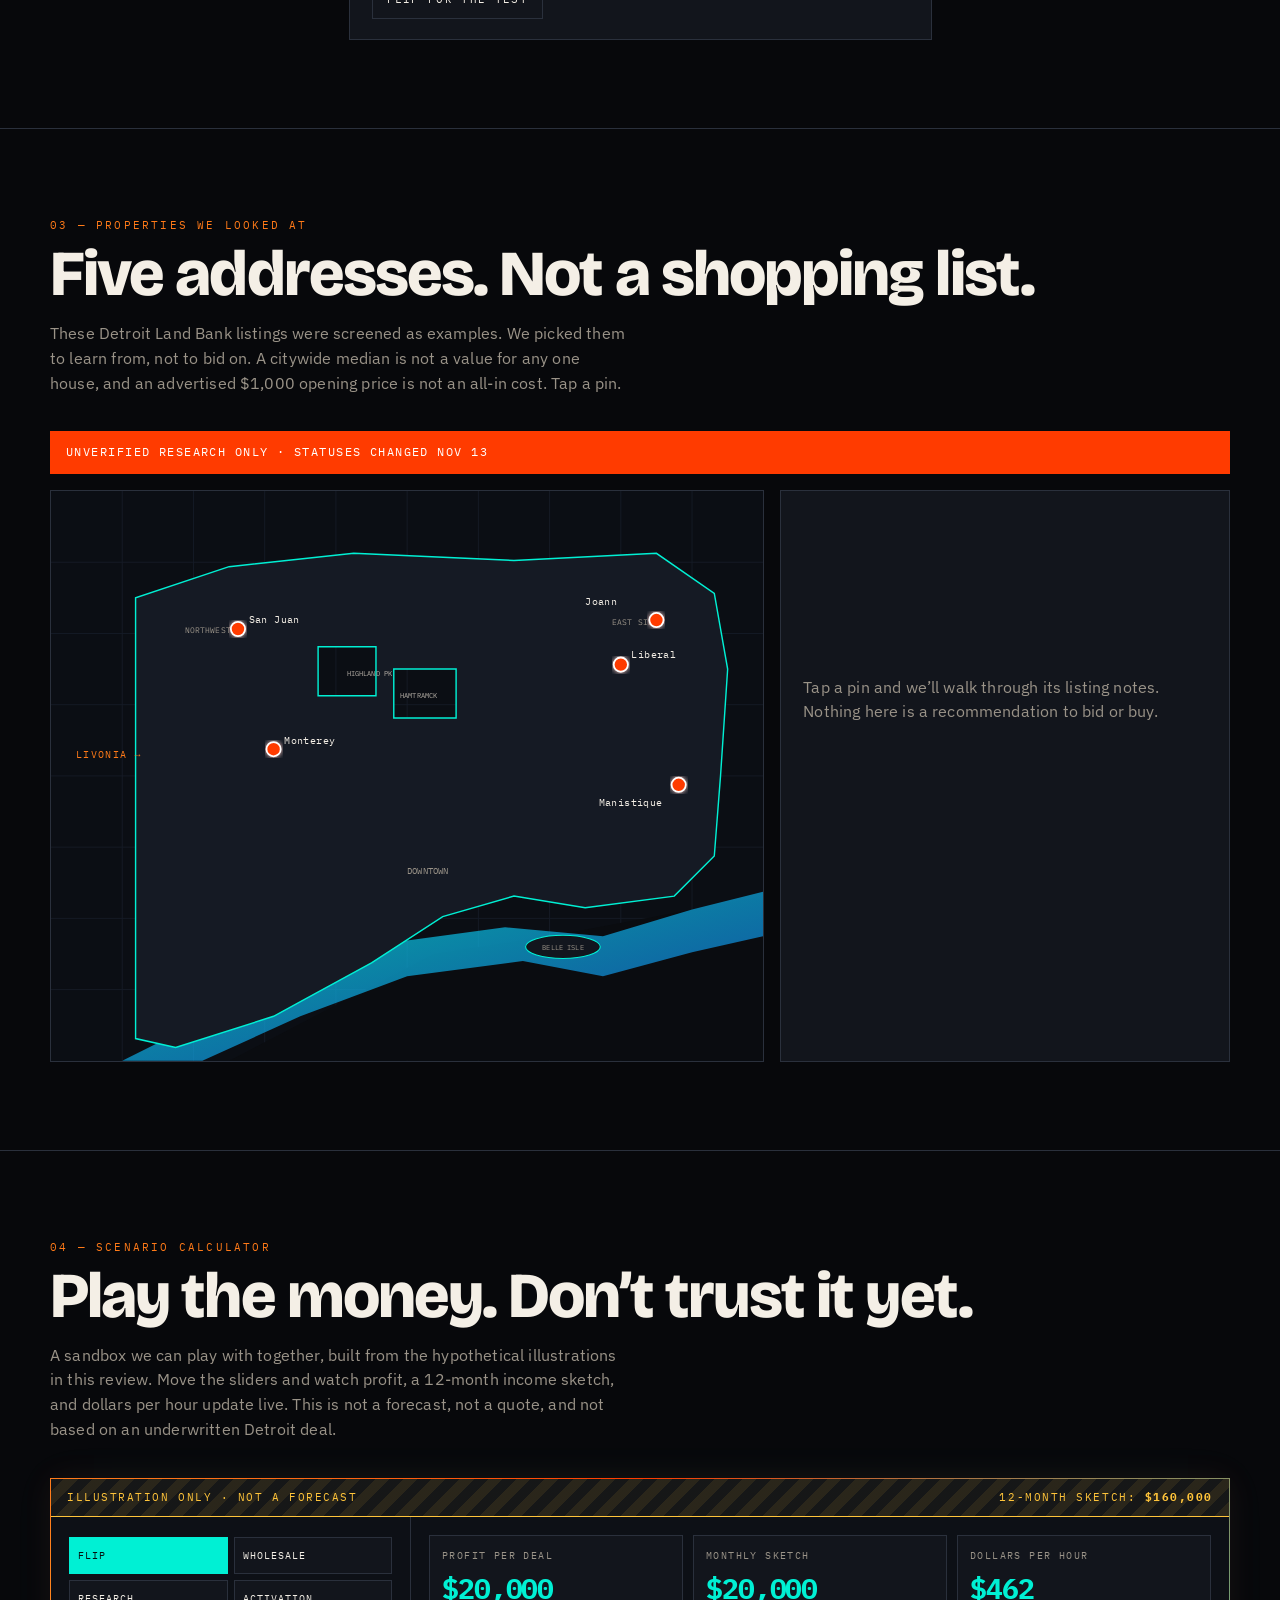
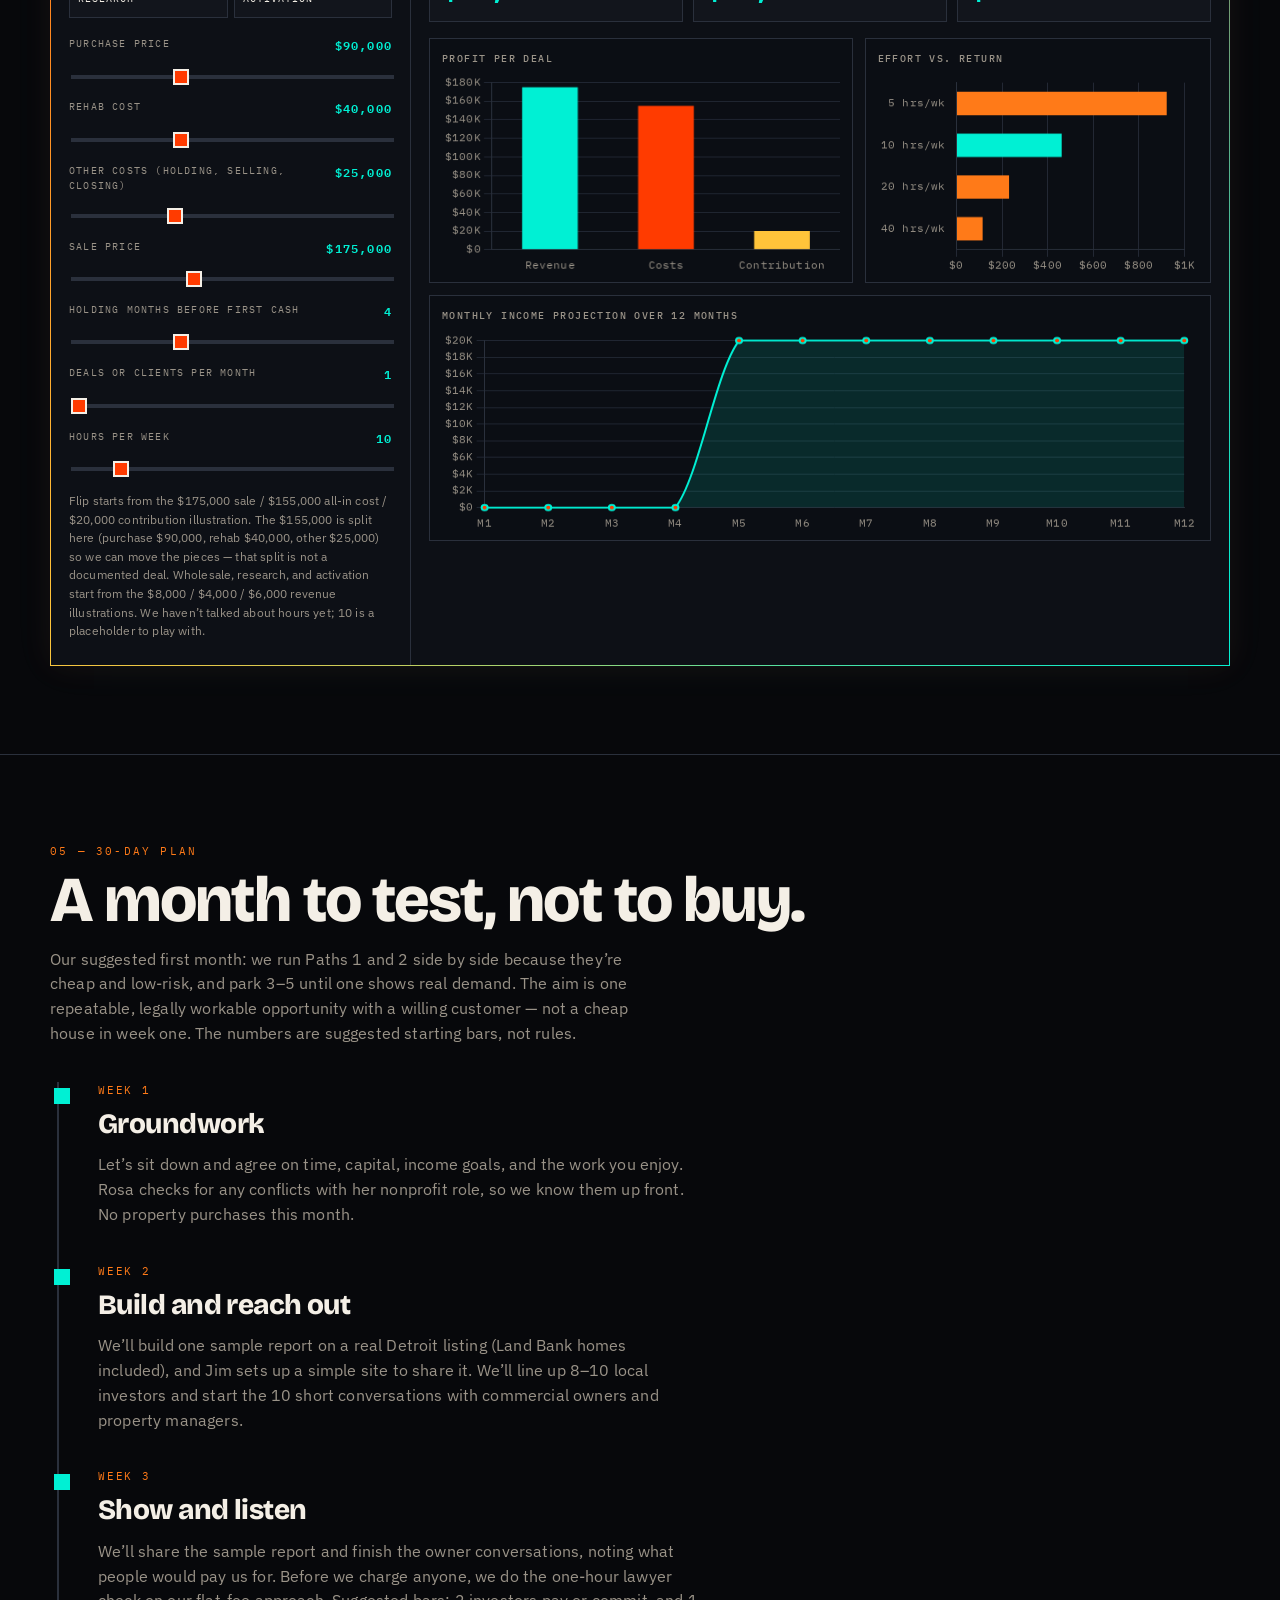
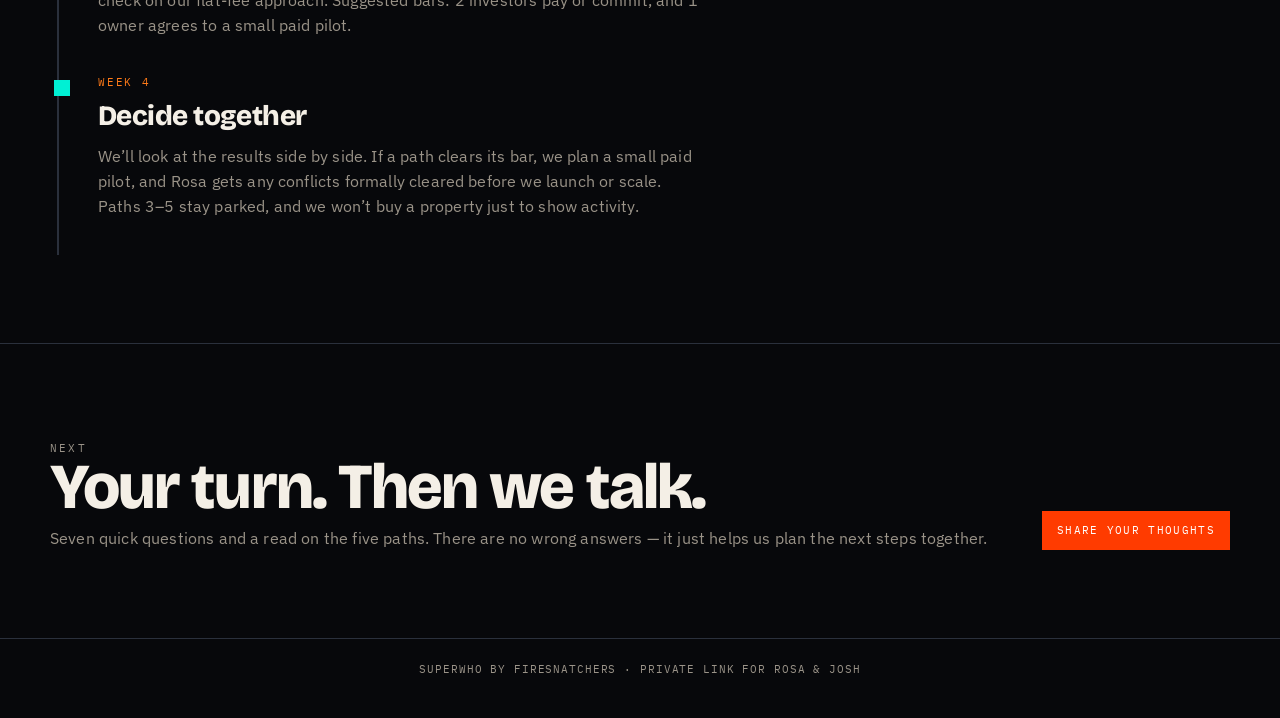
==== commit cf927516: "v4 copy: reorder Path 1 test, Path 2 conflict timing, plain Path 4 wording, timeline to match" ====
--- a/index.html
+++ b/index.html
@@ -5,8 +5,8 @@
   <meta name="robots" content="noindex, nofollow">
   <meta name="viewport" content="width=device-width, initial-scale=1">
   <title>Rosa &amp; Josh: Your Detroit Path · SuperWho</title>
-  <link rel="stylesheet" href="fonts.css?v=3">
-  <link rel="stylesheet" href="styles.css?v=3">
+  <link rel="stylesheet" href="fonts.css?v=4">
+  <link rel="stylesheet" href="styles.css?v=4">
 </head>
 <body>
   <header class="site-header">
@@ -97,7 +97,7 @@
               <div class="path-face back">
                 <div class="path-top"><span class="rank">Path 01 · The test</span></div>
                 <h3>Will someone pay?</h3>
-                <p class="test">First, we’ll book a one-hour lawyer consult on where paid advice becomes licensed brokerage work in Michigan. Then we’ll build one sample report on a real Detroit listing and show it to 8–10 investors from local investor groups. Suggested starting bar: 2 pay or commit to pay.</p>
+                <p class="test">We’ll build one sample report on a real Detroit listing (Land Bank homes included, but not only those), and Jim will set up a simple site to show it to at least 8–10 local investors. Many people would invest but don’t know where to begin; we could serve them, or even change how the market works for them. Before we charge anyone, a one-hour lawyer check that a flat fee per report (not a cut of a deal) needs no Michigan real estate license. Suggested starting bar: 2 of them pay or commit to pay.</p>
                 <div class="path-actions">
                   <button class="btn cyan" data-pick type="button">Pick this path</button>
                   <button class="btn" data-flip type="button">Flip back</button>
@@ -120,7 +120,7 @@
               <div class="path-face back">
                 <div class="path-top"><span class="rank">Path 02 · The test</span></div>
                 <h3>A paid problem</h3>
-                <p class="test">Let’s first clear the conflict question with Rosa’s nonprofit employer. Then we’ll have 10 short conversations with commercial owners or property managers. Suggested starting bar: one agrees to a small paid pilot. Programs like Motor City Match show an ecosystem, not proof a private service sells.</p>
+                <p class="test">Rosa checks now for any conflicts with her nonprofit role, so we know them before testing. Then we’ll have 10 short conversations with commercial owners or property managers. Suggested starting bar: one agrees to a small paid pilot. If it’s worth launching, we get any conflicts formally cleared before we launch or scale.</p>
                 <div class="path-actions">
                   <button class="btn cyan" data-pick type="button">Pick this path</button>
                   <button class="btn" data-flip type="button">Flip back</button>
@@ -157,7 +157,7 @@
               <div class="path-face front">
                 <div class="path-top"><span class="rank">Path 04</span></div>
                 <h3>Light residential renovations</h3>
-                <p>We’d buy homes that need limited cosmetic work, use qualified contractors, and resell or rent. A familiar model — and it brings back contractor oversight and cost overruns.</p>
+                <p>We’d buy homes that need limited cosmetic work, use qualified contractors, and resell or rent. A familiar model, but one of us would have to manage contractors, and repairs often cost more than the estimate — the hands-on side you said you’d rather avoid.</p>
                 <div class="path-actions">
                   <button class="btn" data-flip type="button">Flip for the test</button>
                   <span class="badge picked picked-flag" hidden>Picked</span>
@@ -389,22 +389,22 @@
           <article class="week">
             <p class="wk">Week 1</p>
             <h3>Groundwork</h3>
-            <p>Let’s sit down and agree on time, capital, income goals, and the work you enjoy. We’ll book the one-hour lawyer consult and clear the conflict question with Rosa’s nonprofit employer. No property purchases this month.</p>
+            <p>Let’s sit down and agree on time, capital, income goals, and the work you enjoy. Rosa checks for any conflicts with her nonprofit role, so we know them up front. No property purchases this month.</p>
           </article>
           <article class="week">
             <p class="wk">Week 2</p>
             <h3>Build and reach out</h3>
-            <p>We’ll build one sample report on a real Detroit listing and line up 8–10 investors from local investor groups. Alongside it, we’ll start the 10 short conversations with commercial owners and property managers.</p>
+            <p>We’ll build one sample report on a real Detroit listing (Land Bank homes included), and Jim sets up a simple site to share it. We’ll line up 8–10 local investors and start the 10 short conversations with commercial owners and property managers.</p>
           </article>
           <article class="week">
             <p class="wk">Week 3</p>
             <h3>Show and listen</h3>
-            <p>We’ll share the sample report and finish the owner conversations, noting what people already pay to solve and what they’d pay us. Suggested bars: 2 investors pay or commit, and 1 owner agrees to a small paid pilot.</p>
+            <p>We’ll share the sample report and finish the owner conversations, noting what people would pay us for. Before we charge anyone, we do the one-hour lawyer check on our flat-fee approach. Suggested bars: 2 investors pay or commit, and 1 owner agrees to a small paid pilot.</p>
           </article>
           <article class="week">
             <p class="wk">Week 4</p>
             <h3>Decide together</h3>
-            <p>We’ll look at the results side by side. If a path clears its bar, we plan a small paid pilot; if not, we adjust and try again. Paths 3–5 stay parked, and we won’t buy a property just to show activity.</p>
+            <p>We’ll look at the results side by side. If a path clears its bar, we plan a small paid pilot, and Rosa gets any conflicts formally cleared before we launch or scale. Paths 3–5 stay parked, and we won’t buy a property just to show activity.</p>
           </article>
         </div>
       </div>
@@ -424,6 +424,6 @@
 
   <footer class="site-footer">SuperWho by FireSnatchers · Private link for Rosa &amp; Josh</footer>
   <script src="vendor/chart.umd.min.js"></script>
-  <script src="site.js?v=3"></script>
+  <script src="site.js?v=4"></script>
 </body>
 </html>
--- a/styles.css
+++ b/styles.css
@@ -1,4 +1,4 @@
-@import url("fonts.css?v=3");
+@import url("fonts.css?v=4");
 
 :root {
   --bg: #07080b;
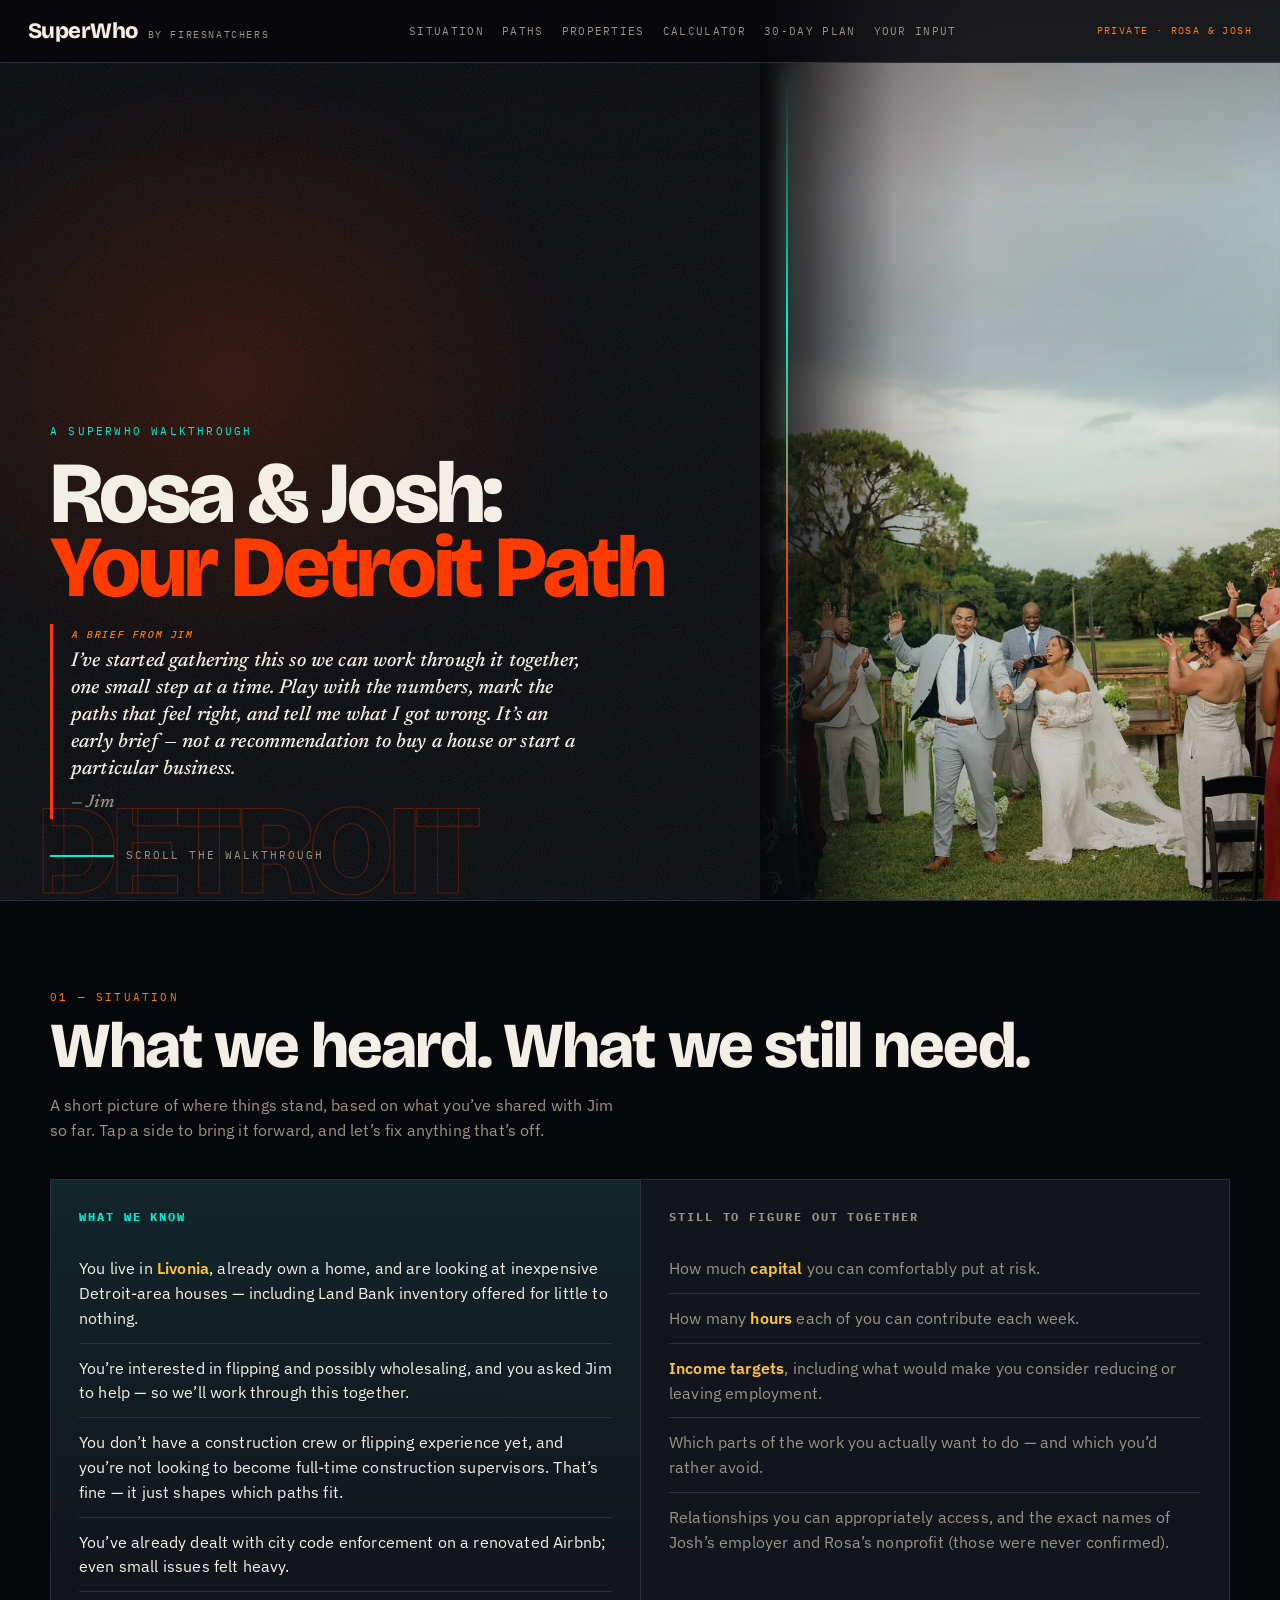
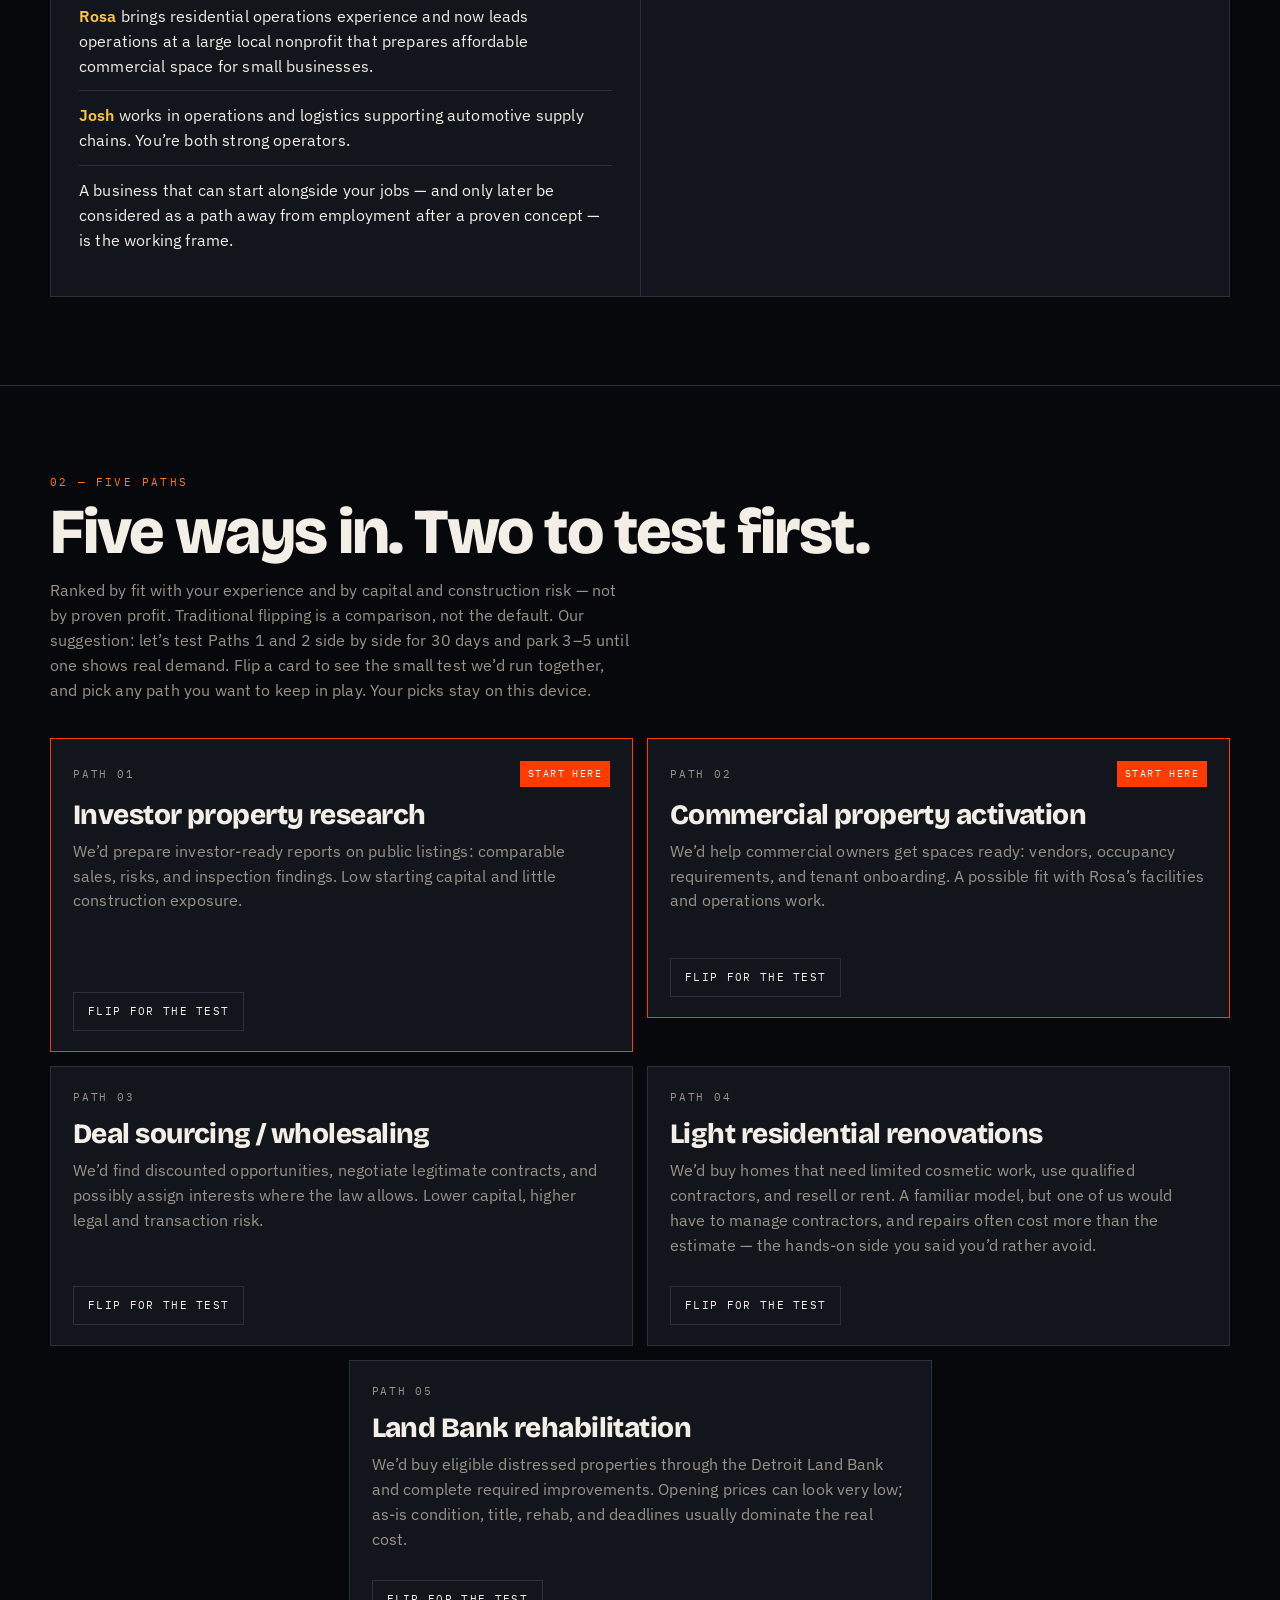
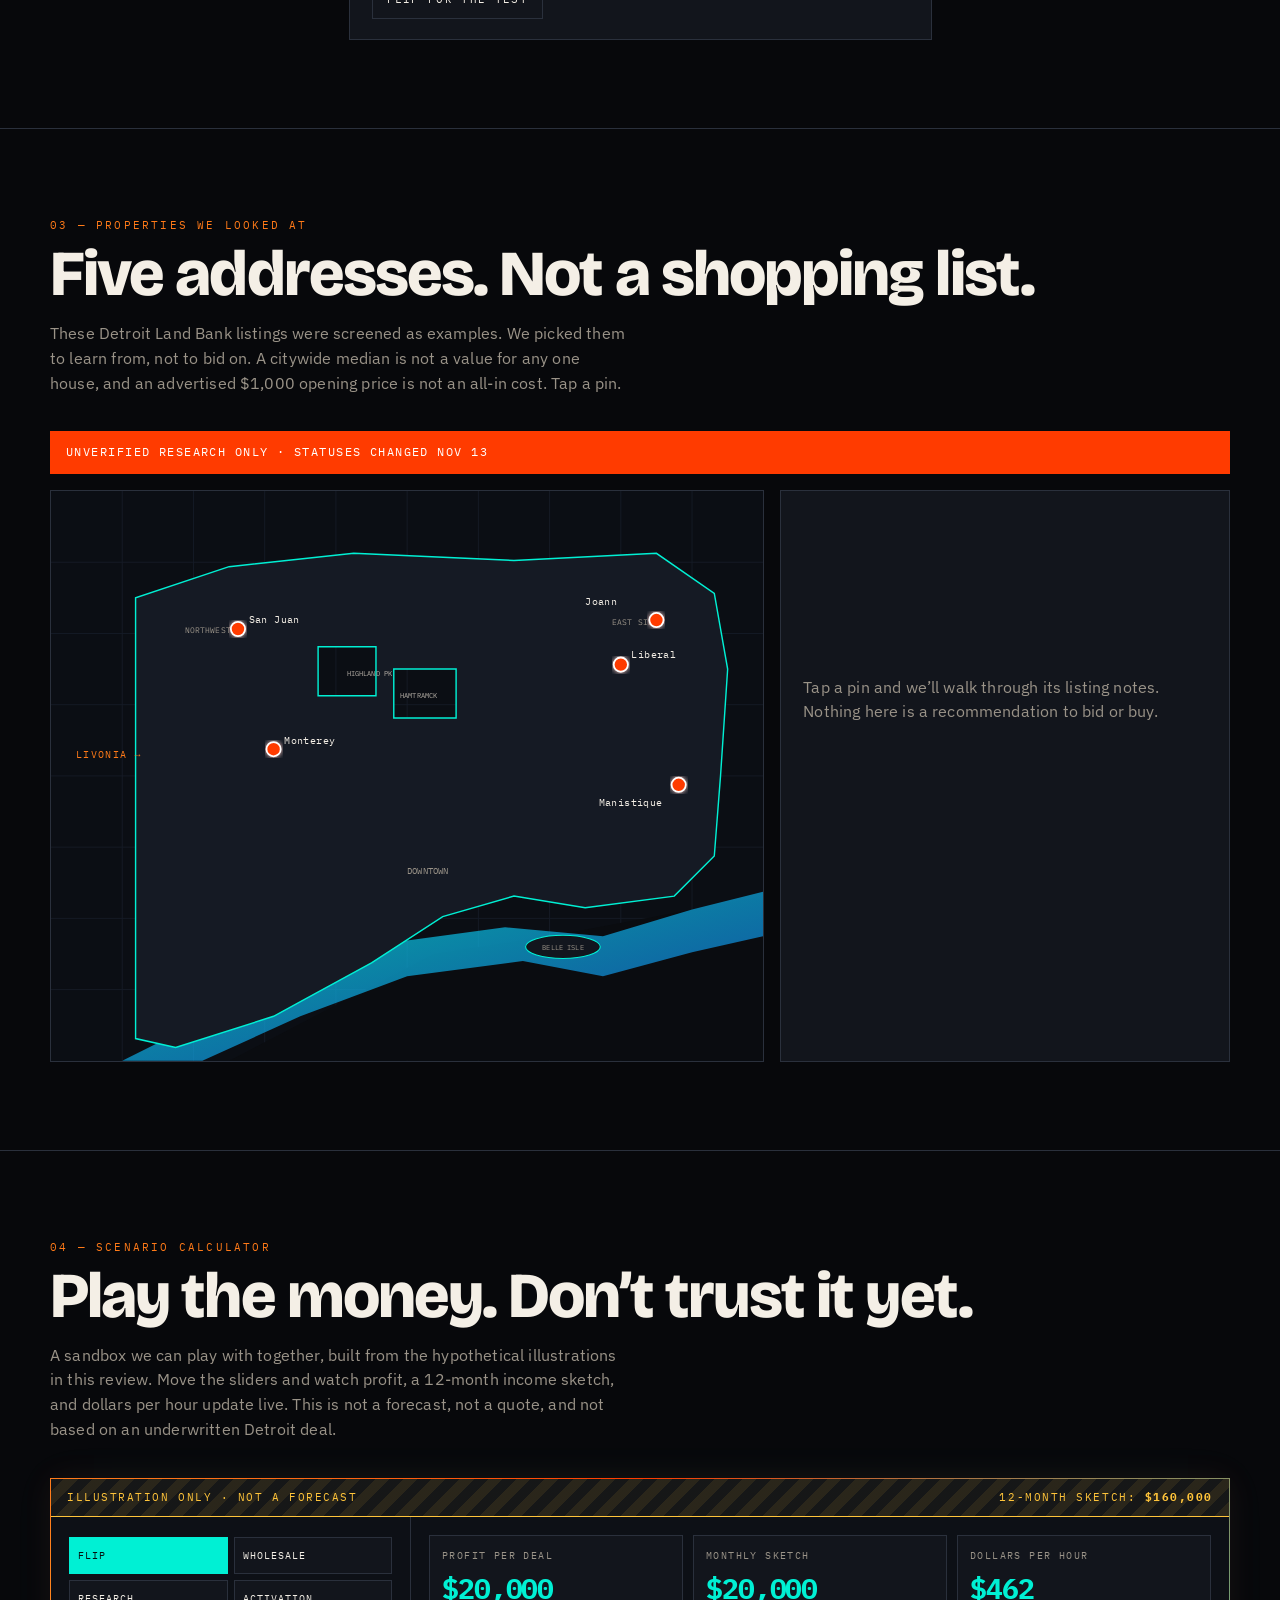
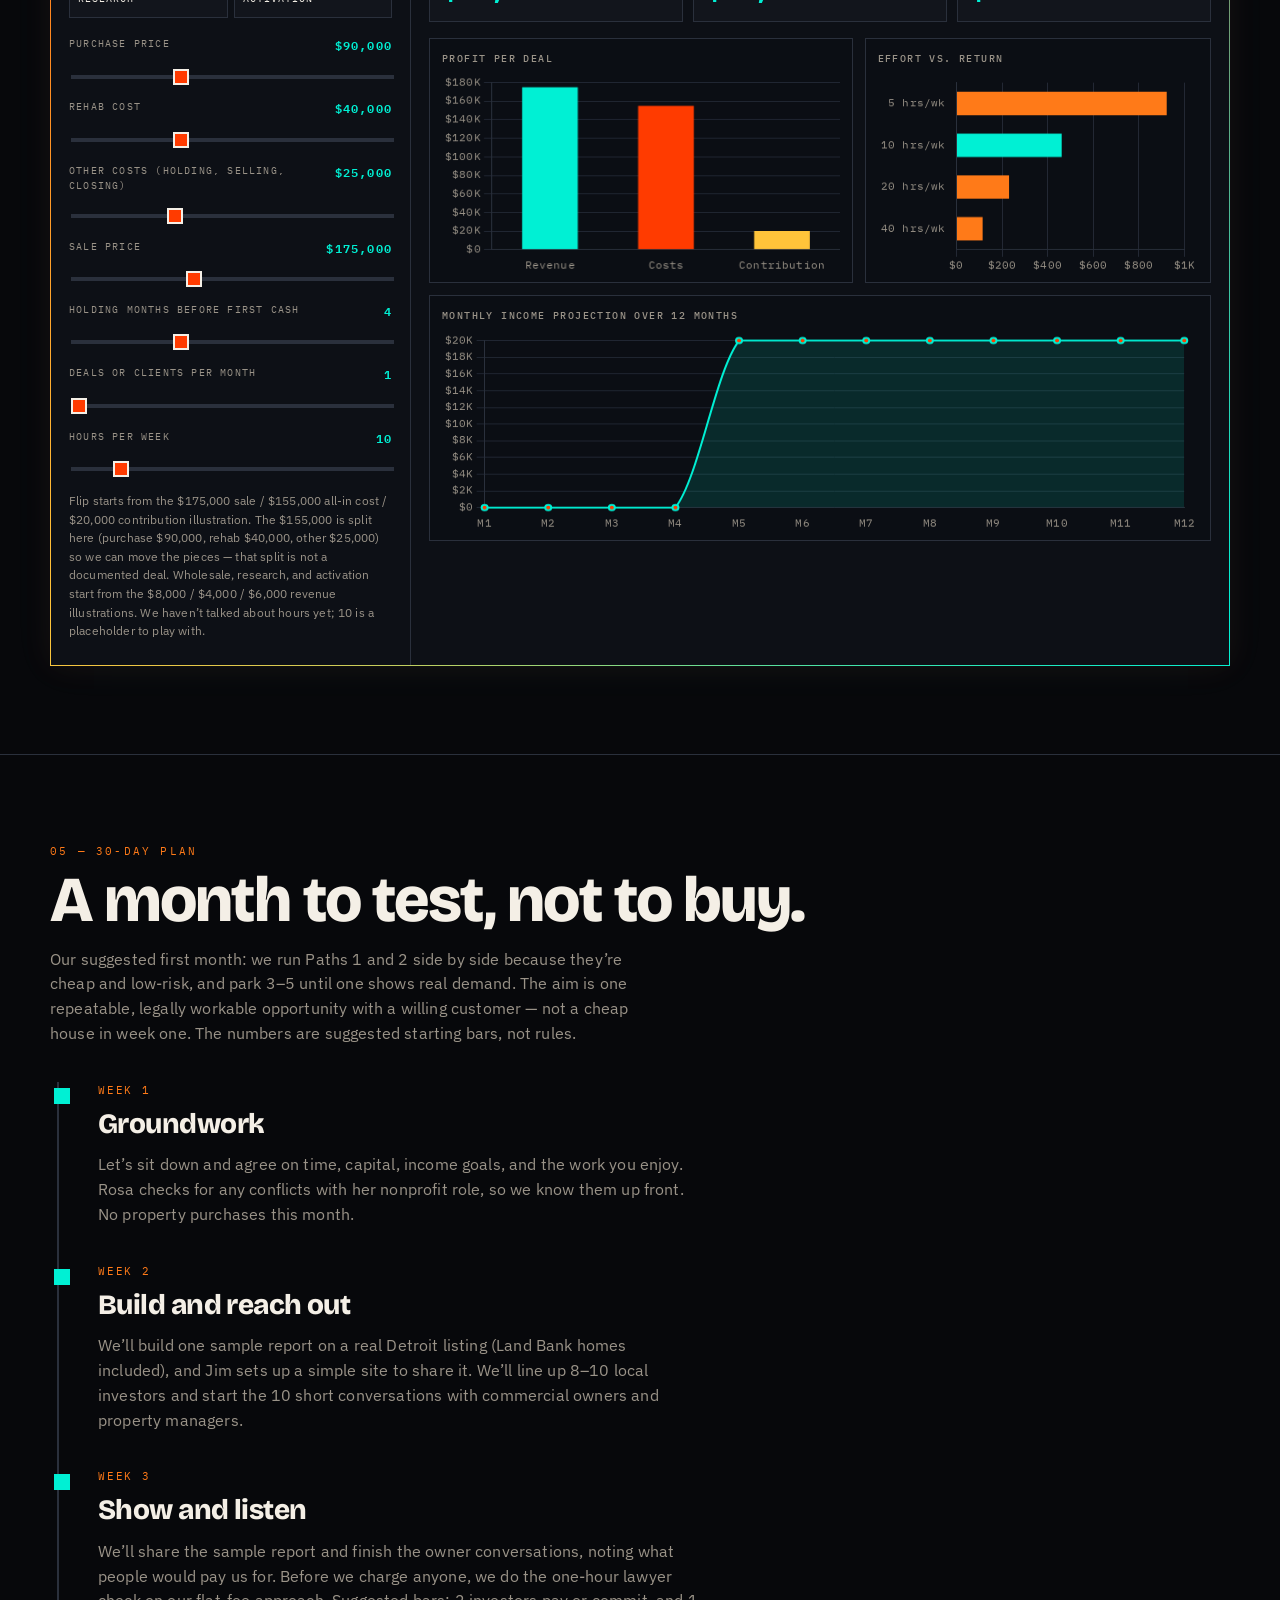
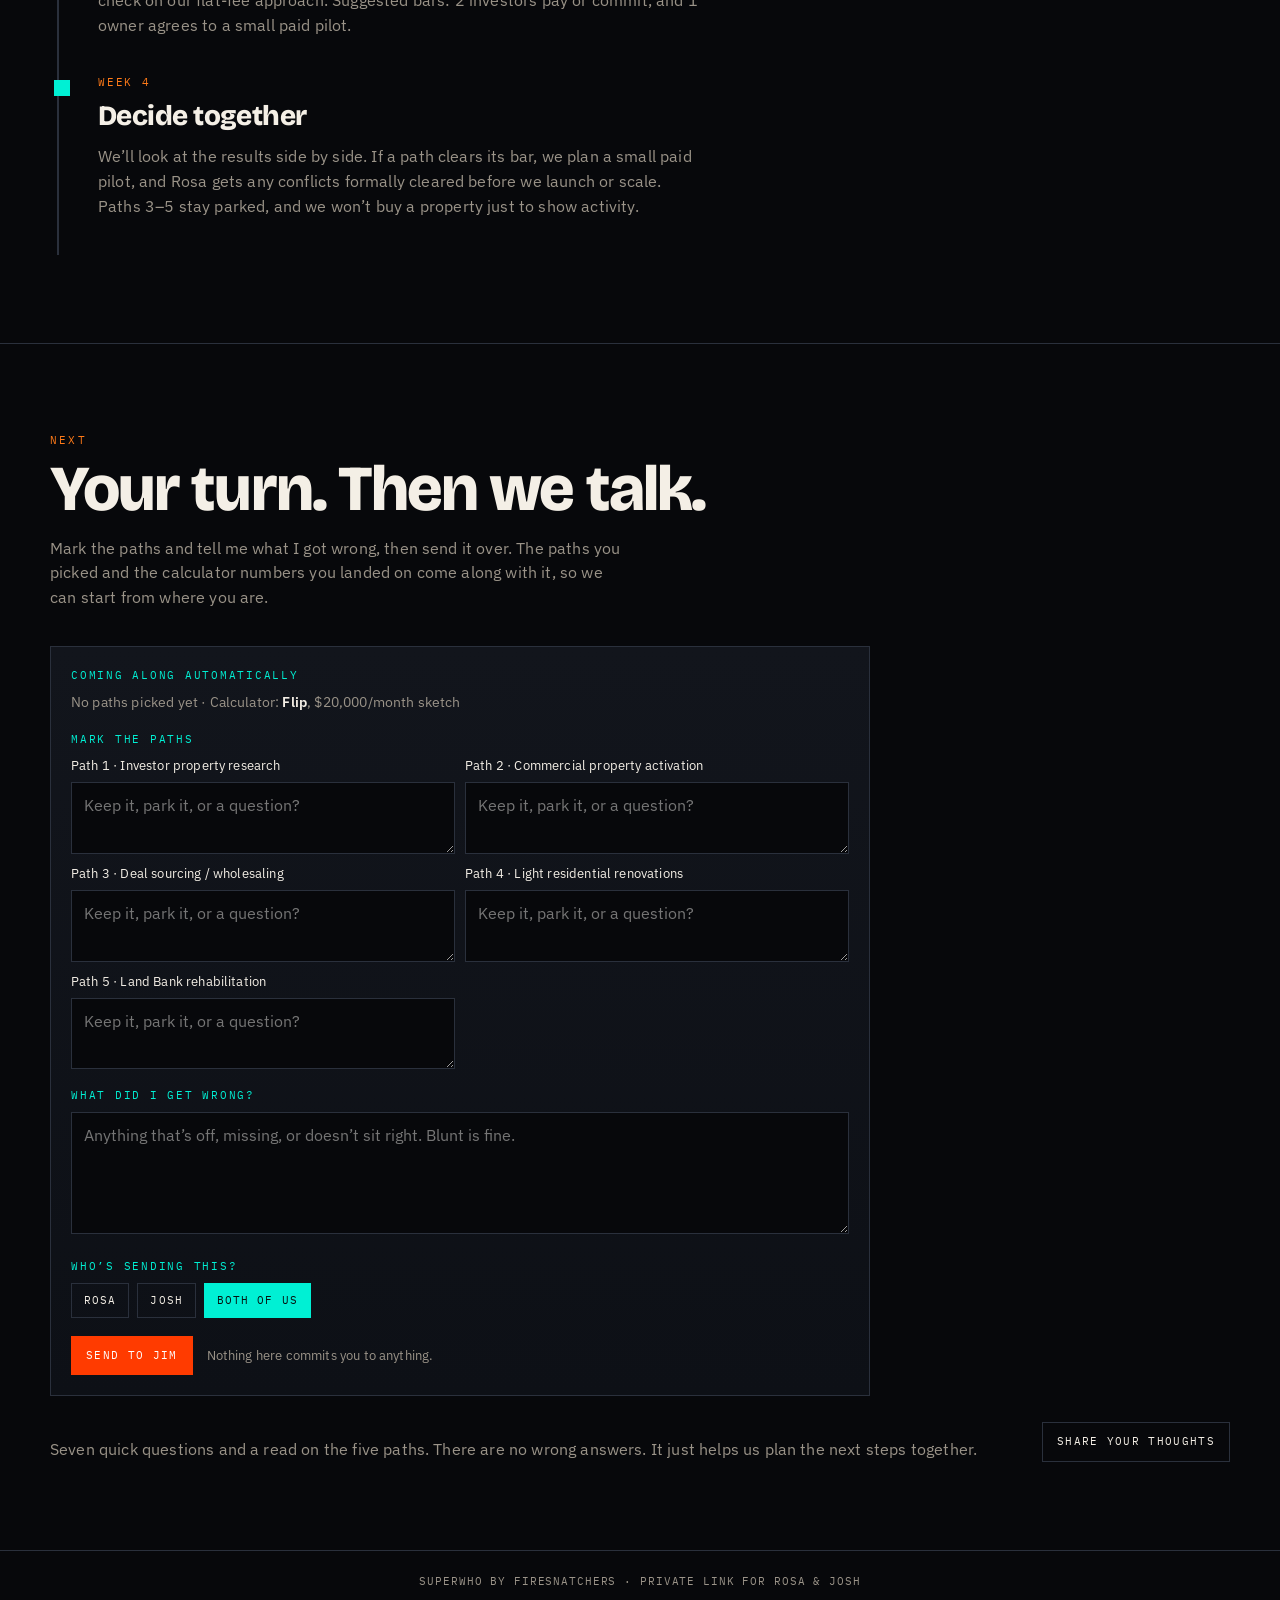
==== commit d902a3cd: "Add 'Send your take' submit: path picks/flips, path notes, what-I-got-wrong, calculator snapshot to " ====
--- a/index.html
+++ b/index.html
@@ -5,8 +5,8 @@
   <meta name="robots" content="noindex, nofollow">
   <meta name="viewport" content="width=device-width, initial-scale=1">
   <title>Rosa &amp; Josh: Your Detroit Path · SuperWho</title>
-  <link rel="stylesheet" href="fonts.css?v=4">
-  <link rel="stylesheet" href="styles.css?v=4">
+  <link rel="stylesheet" href="fonts.css?v=6">
+  <link rel="stylesheet" href="styles.css?v=6">
 </head>
 <body>
   <header class="site-header">
@@ -410,20 +410,60 @@
       </div>
     </section>
 
-    <section class="block" id="cta">
-      <div class="wrap cta-band">
-        <div>
-          <p class="sec-index">Next</p>
-          <h2>Your turn. Then we talk.</h2>
-          <p>Seven quick questions and a read on the five paths. There are no wrong answers — it just helps us plan the next steps together.</p>
-        </div>
-        <a class="btn fire" href="input.html">Share your thoughts</a>
+    <section class="block" id="take">
+      <div class="wrap">
+        <p class="sec-index">Next</p>
+        <h2>Your turn. Then we talk.</h2>
+        <p class="lede">Mark the paths and tell me what I got wrong, then send it over. The paths you picked and the calculator numbers you landed on come along with it, so we can start from where you are.</p>
+        <div class="take-card reveal" id="take-card">
+          <div class="take-row">
+            <p class="take-label">Coming along automatically</p>
+            <p class="take-auto" id="take-auto">Your picks and calculator numbers.</p>
+          </div>
+          <div class="take-row">
+            <p class="take-label">Mark the paths</p>
+            <div class="take-notes">
+            <label class="take-note"><span>Path 1 · Investor property research</span><textarea rows="2" data-note="research" maxlength="300" placeholder="Keep it, park it, or a question?"></textarea></label>
+            <label class="take-note"><span>Path 2 · Commercial property activation</span><textarea rows="2" data-note="activation" maxlength="300" placeholder="Keep it, park it, or a question?"></textarea></label>
+            <label class="take-note"><span>Path 3 · Deal sourcing / wholesaling</span><textarea rows="2" data-note="wholesale" maxlength="300" placeholder="Keep it, park it, or a question?"></textarea></label>
+            <label class="take-note"><span>Path 4 · Light residential renovations</span><textarea rows="2" data-note="reno" maxlength="300" placeholder="Keep it, park it, or a question?"></textarea></label>
+            <label class="take-note"><span>Path 5 · Land Bank rehabilitation</span><textarea rows="2" data-note="landbank" maxlength="300" placeholder="Keep it, park it, or a question?"></textarea></label>
+            </div>
+          </div>
+          <div class="take-row">
+            <label class="take-label" for="take-wrong">What did I get wrong?</label>
+            <textarea id="take-wrong" rows="4" maxlength="1200" placeholder="Anything that’s off, missing, or doesn’t sit right. Blunt is fine."></textarea>
+          </div>
+          <div class="take-row">
+            <p class="take-label">Who’s sending this?</p>
+            <div class="chips" id="take-from">
+              <label class="chip"><input type="radio" name="take-from" value="Rosa"><span>Rosa</span></label>
+              <label class="chip"><input type="radio" name="take-from" value="Josh"><span>Josh</span></label>
+              <label class="chip"><input type="radio" name="take-from" value="Rosa and Josh" checked><span>Both of us</span></label>
+            </div>
+          </div>
+          <div class="take-send">
+            <button class="btn fire" type="button" id="take-send">Send to Jim</button>
+            <p class="hint" id="take-hint">Nothing here commits you to anything.</p>
+          </div>
+        </div>
+        <div class="take-thanks" id="take-thanks" hidden tabindex="-1">
+          <h3>Thank you. It’s on its way.</h3>
+          <p>Jim and the team will read every word and get back to you soon. We’ll work through it together from here.</p>
+          <p class="take-more">Got five more minutes? <a href="input.html">Answer seven quick questions</a> to help us plan the next step.</p>
+        </div>
+        <div class="cta-band take-band">
+          <div>
+            <p>Seven quick questions and a read on the five paths. There are no wrong answers. It just helps us plan the next steps together.</p>
+          </div>
+          <a class="btn" href="input.html">Share your thoughts</a>
+        </div>
       </div>
     </section>
   </main>
 
   <footer class="site-footer">SuperWho by FireSnatchers · Private link for Rosa &amp; Josh</footer>
   <script src="vendor/chart.umd.min.js"></script>
-  <script src="site.js?v=4"></script>
+  <script src="site.js?v=6"></script>
 </body>
 </html>
--- a/styles.css
+++ b/styles.css
@@ -898,3 +898,69 @@
 /* Flip cards size to their taller face so buttons never get covered */
 .path-inner { display: grid; height: auto; }
 .path-face { position: relative; inset: auto; grid-area: 1 / 1; min-height: 280px; }
+
+/* Send-your-take panel (index) */
+.take-card {
+  margin-top: 22px;
+  max-width: 820px;
+  border: 1px solid var(--line);
+  background: linear-gradient(180deg, var(--panel), var(--bg-2));
+  padding: 20px;
+  box-sizing: border-box;
+}
+.take-row { margin: 0 0 18px; }
+.take-label {
+  display: block;
+  font-family: var(--mono);
+  font-size: 11px;
+  letter-spacing: 0.16em;
+  text-transform: uppercase;
+  color: var(--cyan);
+  margin: 0 0 8px;
+}
+.take-auto { margin: 0; color: var(--muted); font-size: 14px; line-height: 1.5; }
+.take-auto strong { color: var(--text); font-weight: 600; }
+.take-notes { display: grid; grid-template-columns: 1fr 1fr; gap: 10px; }
+.take-note { display: flex; flex-direction: column; gap: 6px; min-width: 0; }
+.take-note span { font-size: 13px; color: var(--text); }
+.take-card textarea {
+  width: 100%;
+  box-sizing: border-box;
+  background: var(--bg);
+  border: 1px solid var(--line);
+  padding: 10px 12px;
+  color: var(--text);
+  resize: vertical;
+  max-height: 220px;
+}
+.take-card textarea:focus { outline: 2px solid var(--cyan); border-color: var(--cyan); }
+.take-send { display: flex; align-items: center; gap: 14px; flex-wrap: wrap; }
+.take-send .hint, .take-thanks .hint { color: var(--muted); font-size: 13px; margin: 0; }
+.take-thanks {
+  margin-top: 22px;
+  max-width: 820px;
+  border: 1px solid var(--cyan);
+  box-shadow: 0 0 28px rgba(0,240,212,0.18);
+  padding: 22px;
+  box-sizing: border-box;
+  outline: none;
+}
+.take-thanks h3 { color: var(--cyan); margin: 0 0 8px; font-size: 26px; font-family: var(--display); font-weight: 800; letter-spacing: -0.02em; }
+.take-thanks p { margin: 0 0 8px; }
+.take-more { color: var(--muted); }
+.take-more a { color: var(--fire-2); }
+.take-band { margin-top: 26px; }
+.selftest-bar {
+  position: fixed; left: 0; right: 0; bottom: 0; z-index: 9999;
+  background: #1a1300; color: var(--amber);
+  border-top: 2px solid var(--amber);
+  font-family: var(--mono); font-size: 12px; line-height: 1.5;
+  padding: 10px 14px; white-space: pre-wrap;
+}
+.selftest-bar.pass { background: #04160d; color: var(--ok); border-color: var(--ok); }
+.selftest-bar.fail { background: #1a0509; color: var(--danger); border-color: var(--danger); }
+@media (max-width: 820px) {
+  .take-notes { grid-template-columns: 1fr; }
+  .take-card { padding: 16px; }
+  .take-send .btn { width: 100%; text-align: center; }
+}
